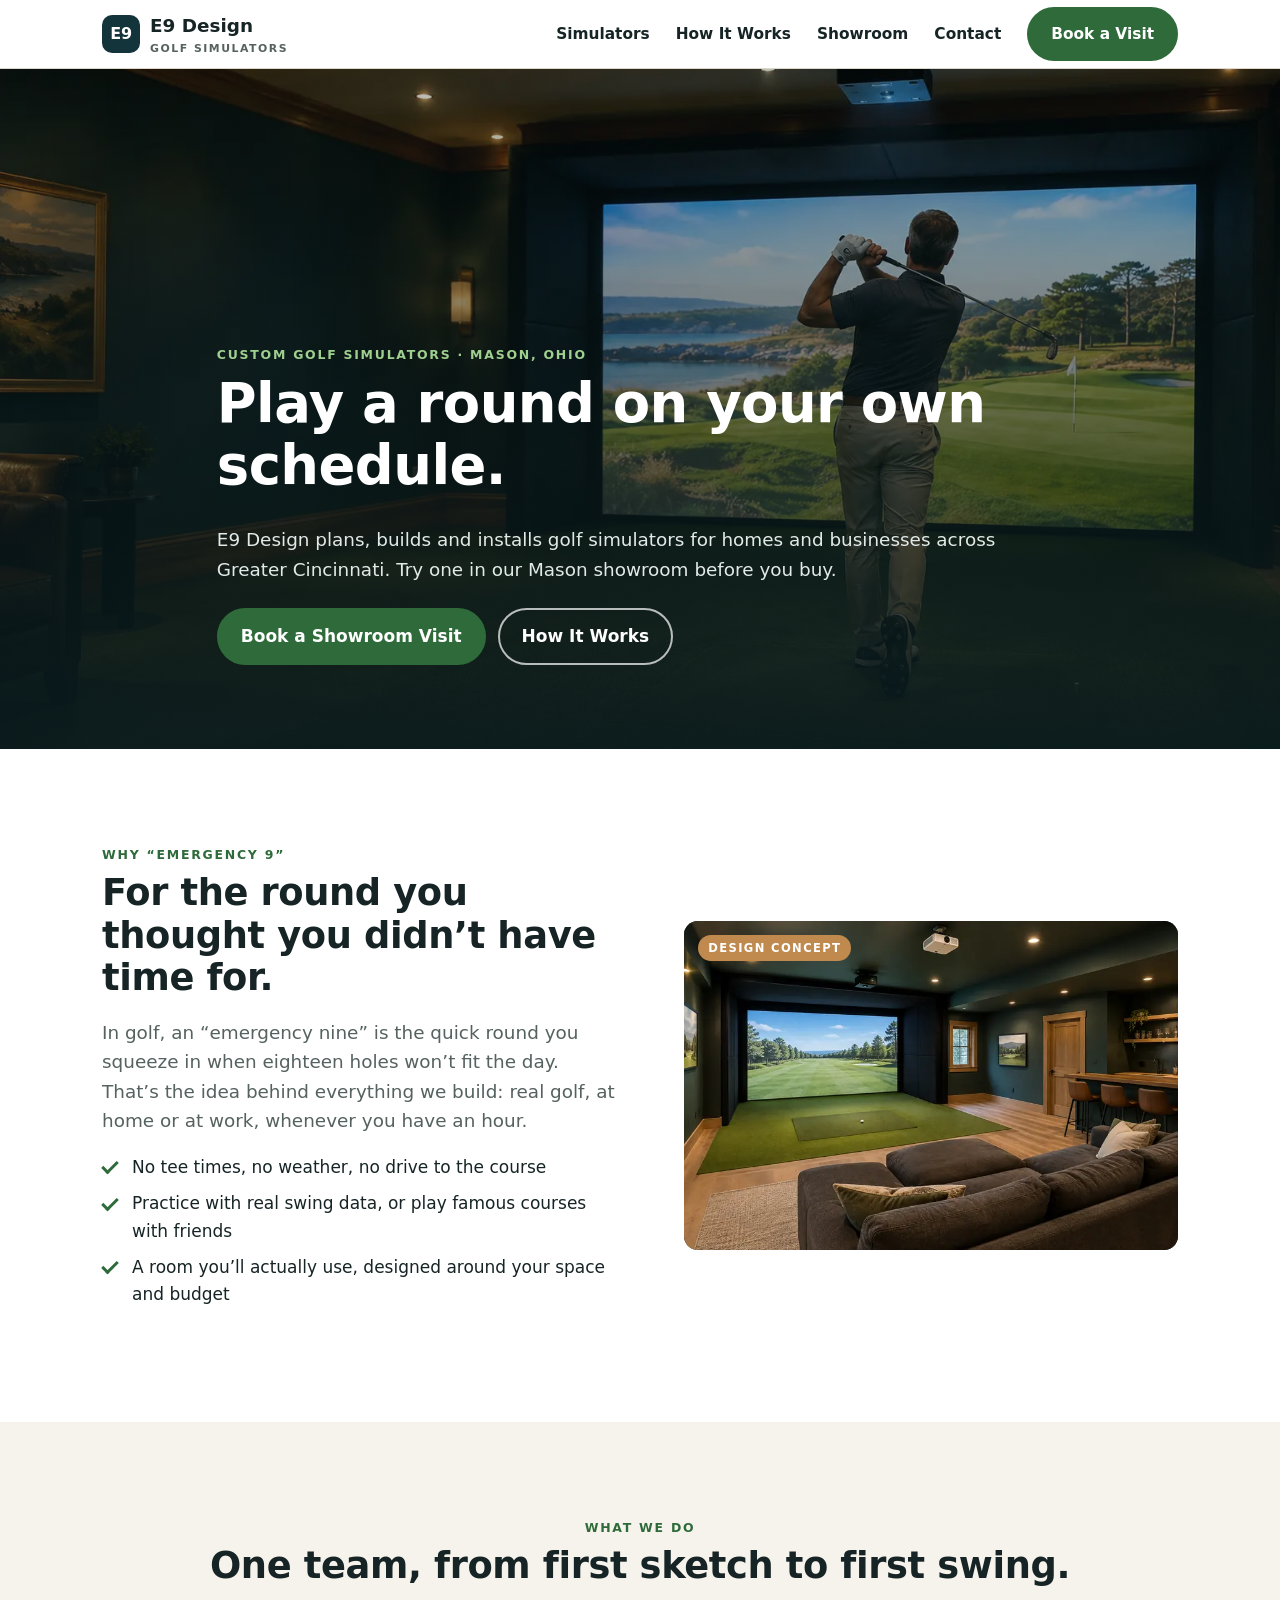
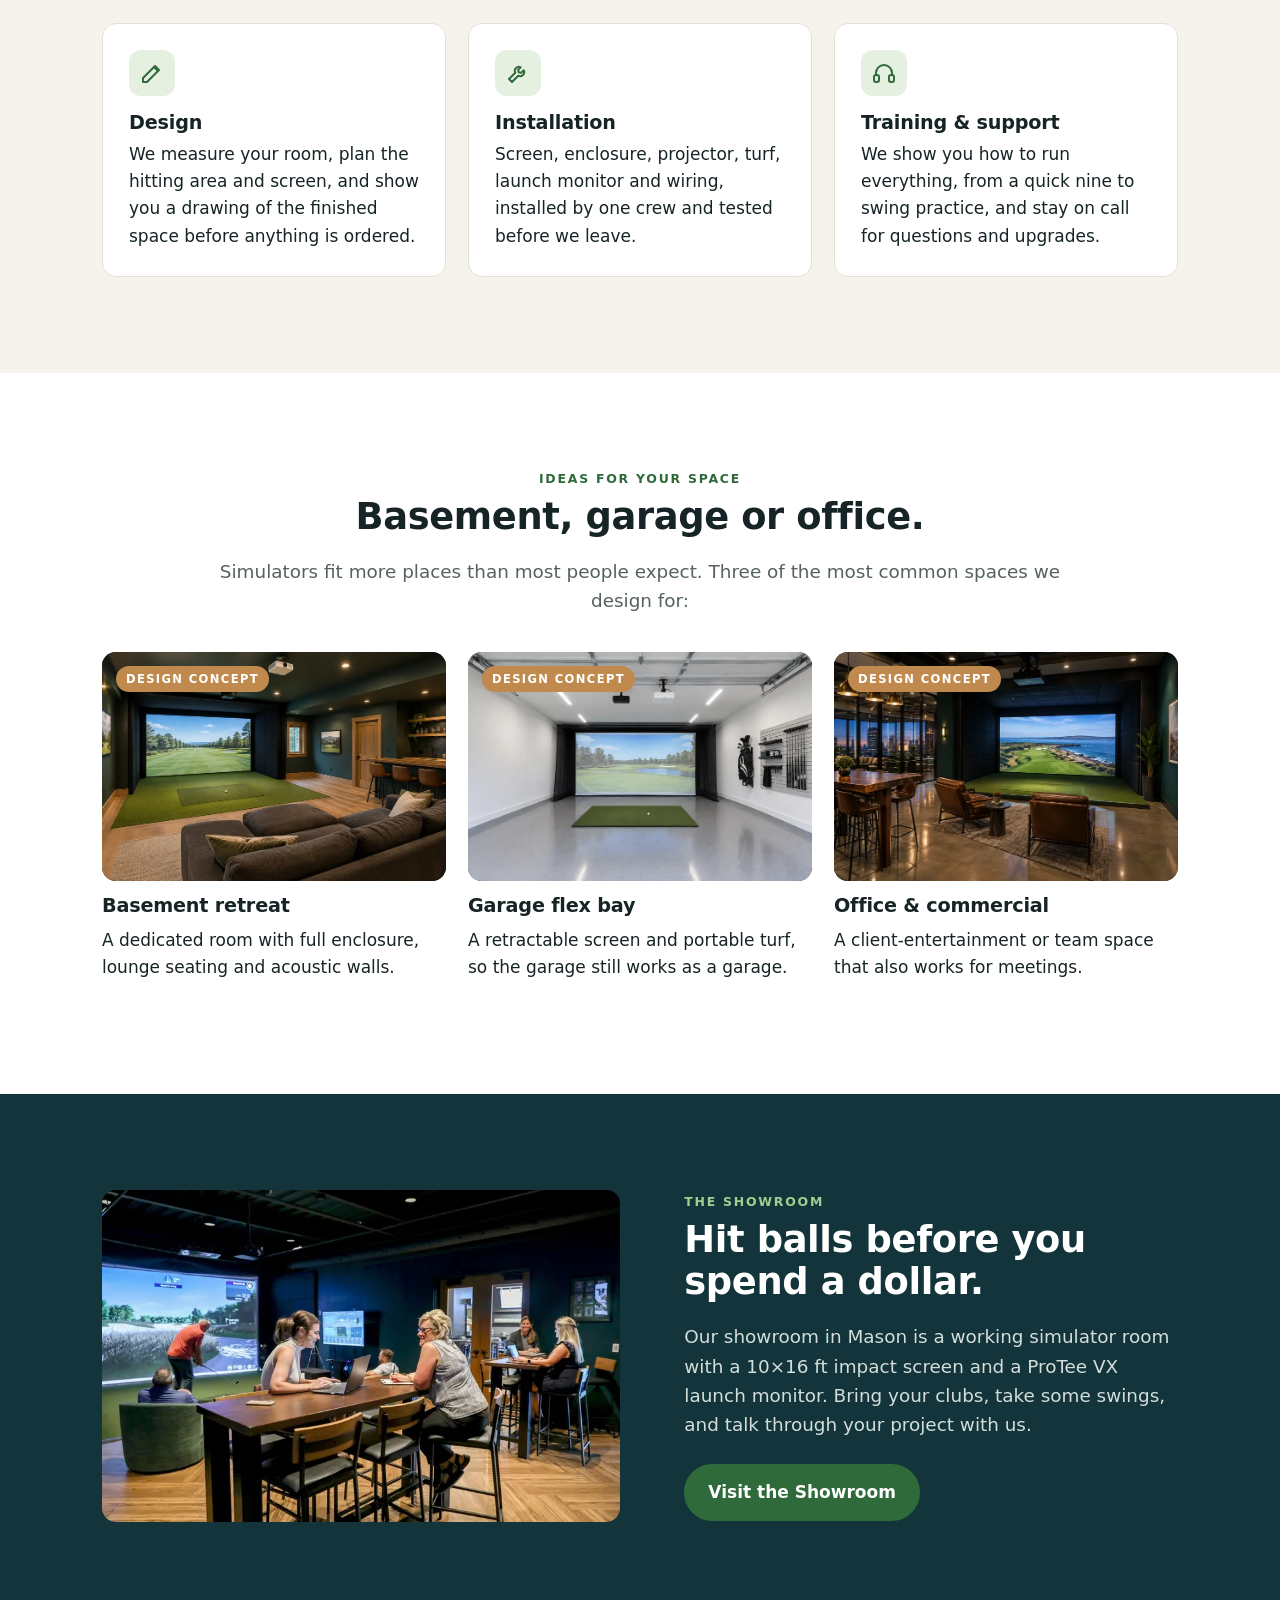
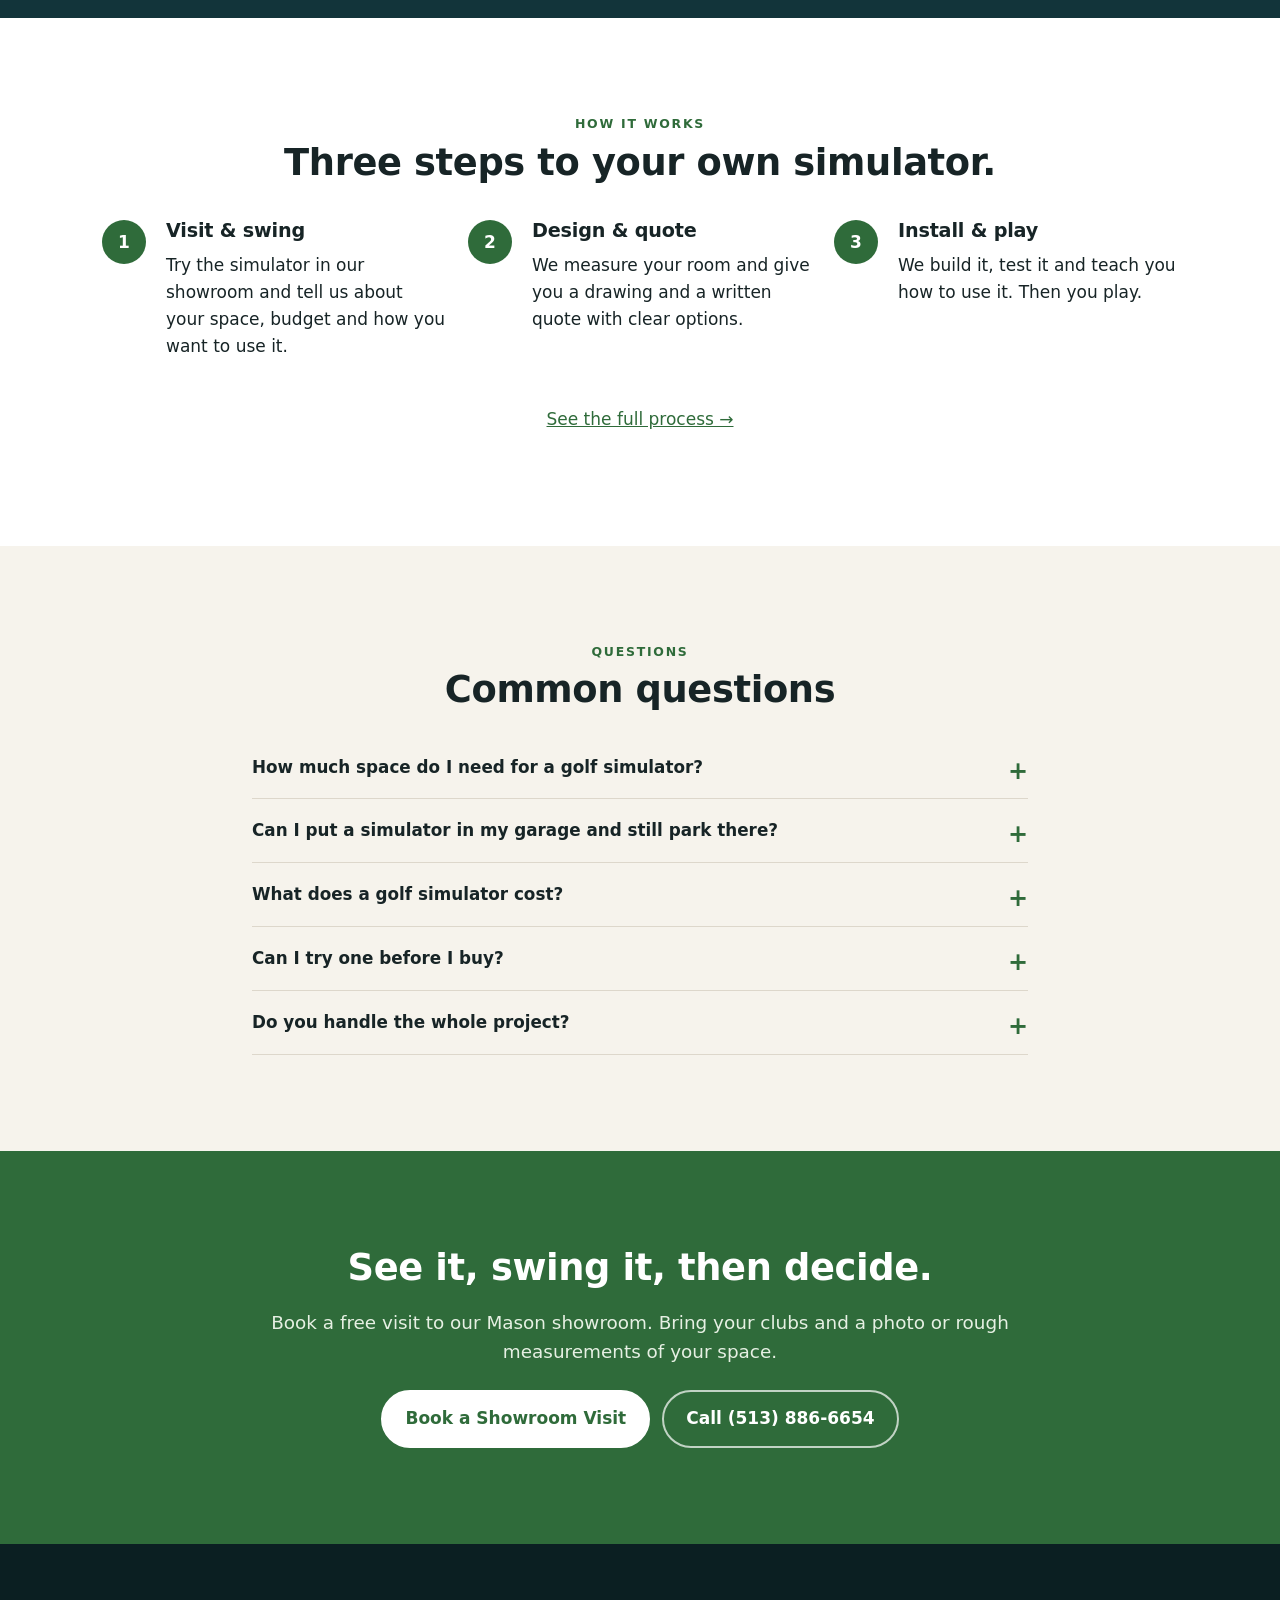
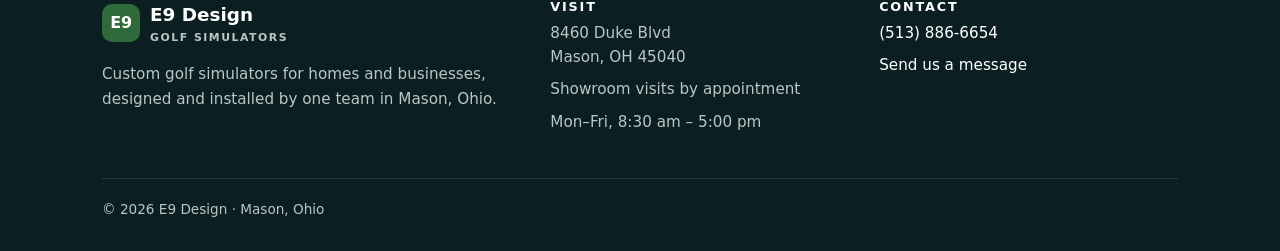
==== index.html @ e40d3325 "Remove email address from the site until a mailbox exists info@e9design.net is not set up, so emails" ====
<!DOCTYPE html>
<html lang="en">
<head>
<meta charset="utf-8">
<meta name="viewport" content="width=device-width, initial-scale=1">
<title>E9 Design | Custom Golf Simulators — Mason & Cincinnati, OH</title>
<meta name="description" content="E9 Design plans and installs custom golf simulators for homes and businesses around Cincinnati. Try one first in our Mason, Ohio showroom.">
<meta name="robots" content="index, follow, max-image-preview:large">
<link rel="canonical" href="https://e9design.net/">
<meta property="og:type" content="website">
<meta property="og:site_name" content="E9 Design">
<meta property="og:title" content="E9 Design | Custom Golf Simulators — Mason & Cincinnati, OH">
<meta property="og:description" content="E9 Design plans and installs custom golf simulators for homes and businesses around Cincinnati. Try one first in our Mason, Ohio showroom.">
<meta property="og:url" content="https://e9design.net/">
<meta property="og:image" content="https://e9design.net/images/ai-home-swing.jpg">
<meta name="twitter:card" content="summary_large_image">
<meta name="theme-color" content="#12343A">
<link rel="icon" href="/favicon.svg" type="image/svg+xml">
<link rel="stylesheet" href="/css/site.css">
<script type="application/ld+json">{
 "@context": "https://schema.org",
 "@type": "HomeAndConstructionBusiness",
 "@id": "https://e9design.net/#business",
 "name": "E9 Design",
 "alternateName": "Emergency Nine Design",
 "description": "Custom golf simulator design and installation for homes and businesses, with a showroom in Mason, Ohio.",
 "url": "https://e9design.net/",
 "telephone": "+1-513-886-6654",
 "image": "https://e9design.net/images/showroom-wide.jpg",
 "address": {
  "@type": "PostalAddress",
  "streetAddress": "8460 Duke Blvd",
  "addressLocality": "Mason",
  "addressRegion": "OH",
  "postalCode": "45040",
  "addressCountry": "US"
 },
 "openingHoursSpecification": [
  {
   "@type": "OpeningHoursSpecification",
   "dayOfWeek": [
    "Monday",
    "Tuesday",
    "Wednesday",
    "Thursday",
    "Friday"
   ],
   "opens": "08:30",
   "closes": "17:00"
  }
 ],
 "areaServed": [
  "Mason OH",
  "Cincinnati OH",
  "Dayton OH",
  "Southwest Ohio"
 ]
}</script>
<script type="application/ld+json">{
 "@context": "https://schema.org",
 "@type": "FAQPage",
 "mainEntity": [
  {
   "@type": "Question",
   "name": "How much space do I need for a golf simulator?",
   "acceptedAnswer": {
    "@type": "Answer",
    "text": "A common starting point is a ceiling of about 9–10 feet, a width of 12–16 feet and a depth of 15–20 feet, but every room is different. Ceiling height matters most for a full driver swing. We measure your space and tell you honestly what will work before you spend anything."
   }
  },
  {
   "@type": "Question",
   "name": "Can I put a simulator in my garage and still park there?",
   "acceptedAnswer": {
    "@type": "Answer",
    "text": "Often, yes. A retractable screen and a roll-up or removable hitting area can let a garage work as a golf bay at night and a garage during the day. We'll check ceiling height, door tracks and lighting on the site visit."
   }
  },
  {
   "@type": "Question",
   "name": "What does a golf simulator cost?",
   "acceptedAnswer": {
    "@type": "Answer",
    "text": "It depends mostly on the launch monitor and how finished you want the room. We don't push the most expensive setup. After a showroom visit and a look at your space, you get a written quote with options at different budgets."
   }
  },
  {
   "@type": "Question",
   "name": "Can I try one before I buy?",
   "acceptedAnswer": {
    "@type": "Answer",
    "text": "Yes. Our showroom in Mason has a full simulator bay you can hit balls in. Book a visit, bring your clubs, and see how it feels before you decide."
   }
  },
  {
   "@type": "Question",
   "name": "Do you handle the whole project?",
   "acceptedAnswer": {
    "@type": "Answer",
    "text": "Yes. We design the space, supply the equipment, install the screen, enclosure, projector, turf and launch monitor, set up the software, and show you how to use it. After that, we're a phone call away for support and upgrades."
   }
  }
 ]
}</script>
<link rel="preload" as="image" type="image/webp" imagesrcset="/images/ai-home-swing-sm.webp 800w, /images/ai-home-swing-lg.webp 1400w" imagesizes="100vw">
</head>
<body>
<a class="skip" href="#main">Skip to main content</a>
<header class="site-header">
  <div class="wrap">
    <a class="logo" href="/" aria-label="E9 Design home"><span class="logo-mark">E9</span><span>E9 Design<small>Golf Simulators</small></span></a>
    <button class="menu-toggle" type="button" aria-expanded="false" aria-controls="site-nav">Menu</button>
    <nav class="nav" id="site-nav" aria-label="Main">
      <a href="/simulators/">Simulators</a>
      <a href="/how-it-works/">How It Works</a>
      <a href="/showroom/">Showroom</a>
      <a href="/contact/">Contact</a>
      <a class="btn" href="/contact/">Book a Visit</a>
    </nav>
  </div>
</header>
<main id="main">
<section class="hero">
  <picture><source type="image/webp" srcset="/images/ai-home-swing-sm.webp 800w, /images/ai-home-swing-lg.webp 1400w" sizes="100vw"><img src="/images/ai-home-swing.jpg" width="1200" height="675" alt="Golfer mid-swing in a dark-walled home simulator room facing a large screen showing a seaside golf hole" fetchpriority="high"></picture>
  <div class="wrap">
    <p class="eyebrow">Custom golf simulators · Mason, Ohio</p>
    <h1>Play a round on your own schedule.</h1>
    <p class="lead">E9 Design plans, builds and installs golf simulators for homes and businesses across Greater Cincinnati. Try one in our Mason showroom before you buy.</p>
    <div class="actions">
      <a class="btn" href="/contact/">Book a Showroom Visit</a>
      <a class="btn btn-ghost" style="color:#fff;border-color:rgba(255,255,255,.7)" href="/how-it-works/">How It Works</a>
    </div>
  </div>
</section>

<section>
  <div class="wrap split">
    <div>
      <p class="eyebrow">Why “Emergency 9”</p>
      <h2>For the round you thought you didn’t have time for.</h2>
      <p class="lead">In golf, an “emergency nine” is the quick round you squeeze in when eighteen holes won’t fit the day. That’s the idea behind everything we build: real golf, at home or at work, whenever you have an hour.</p>
      <ul class="checks">
        <li>No tee times, no weather, no drive to the course</li>
        <li>Practice with real swing data, or play famous courses with friends</li>
        <li>A room you’ll actually use, designed around your space and budget</li>
      </ul>
    </div>
    <figure class="concept photo"><picture><source type="image/webp" srcset="/images/ai-basement-sm.webp 800w, /images/ai-basement-lg.webp 1400w" sizes="(max-width: 860px) 100vw, 560px"><img src="/images/ai-basement.jpg" width="1200" height="800" alt="Finished basement simulator room with a large screen, turf hitting area, sectional sofa and a bar" loading="lazy" decoding="async"></picture><span class="tag">Design concept</span></figure>
  </div>
</section>

<section class="cream">
  <div class="wrap">
    <div class="center" style="margin-bottom:36px">
      <p class="eyebrow">What we do</p>
      <h2>One team, from first sketch to first swing.</h2>
    </div>
    <div class="grid g3">
      <div class="card"><div class="icon"><svg width="24" height="24" viewBox="0 0 24 24" fill="none" stroke="currentColor" stroke-width="2" stroke-linecap="round" stroke-linejoin="round" aria-hidden="true"><path d="M3 21h4L19 9l-4-4L3 17v4z"/><path d="M14 6l4 4"/></svg></div><h3>Design</h3><p>We measure your room, plan the hitting area and screen, and show you a drawing of the finished space before anything is ordered.</p></div>
      <div class="card"><div class="icon"><svg width="24" height="24" viewBox="0 0 24 24" fill="none" stroke="currentColor" stroke-width="2" stroke-linecap="round" stroke-linejoin="round" aria-hidden="true"><path d="M14.7 6.3a4 4 0 0 0-5.4 5.4L3 18l3 3 6.3-6.3a4 4 0 0 0 5.4-5.4l-2.6 2.6-2.4-.6-.6-2.4z"/></svg></div><h3>Installation</h3><p>Screen, enclosure, projector, turf, launch monitor and wiring, installed by one crew and tested before we leave.</p></div>
      <div class="card"><div class="icon"><svg width="24" height="24" viewBox="0 0 24 24" fill="none" stroke="currentColor" stroke-width="2" stroke-linecap="round" stroke-linejoin="round" aria-hidden="true"><path d="M4 14v-2a8 8 0 0 1 16 0v2"/><rect x="2" y="14" width="5" height="7" rx="2"/><rect x="17" y="14" width="5" height="7" rx="2"/></svg></div><h3>Training & support</h3><p>We show you how to run everything, from a quick nine to swing practice, and stay on call for questions and upgrades.</p></div>
    </div>
  </div>
</section>

<section>
  <div class="wrap">
    <div class="center" style="margin-bottom:36px">
      <p class="eyebrow">Ideas for your space</p>
      <h2>Basement, garage or office.</h2>
      <p class="lead">Simulators fit more places than most people expect. Three of the most common spaces we design for:</p>
    </div>
    <div class="grid g3">
      <div><figure class="concept photo"><picture><source type="image/webp" srcset="/images/ai-basement-sm.webp 800w, /images/ai-basement-lg.webp 1400w" sizes="(max-width: 860px) 100vw, 360px"><img src="/images/ai-basement.jpg" width="1200" height="800" alt="Basement golf simulator room with sofa seating and a bar" loading="lazy" decoding="async"></picture><span class="tag">Design concept</span></figure><h3 style="margin-top:14px">Basement retreat</h3><p>A dedicated room with full enclosure, lounge seating and acoustic walls.</p></div>
      <div><figure class="concept photo"><picture><source type="image/webp" srcset="/images/ai-garage-sm.webp 800w, /images/ai-garage-lg.webp 1400w" sizes="(max-width: 860px) 100vw, 360px"><img src="/images/ai-garage.jpg" width="1200" height="800" alt="Garage golf simulator with a retractable screen, turf mat and wall storage" loading="lazy" decoding="async"></picture><span class="tag">Design concept</span></figure><h3 style="margin-top:14px">Garage flex bay</h3><p>A retractable screen and portable turf, so the garage still works as a garage.</p></div>
      <div><figure class="concept photo"><picture><source type="image/webp" srcset="/images/ai-commercial-sm.webp 800w, /images/ai-commercial-lg.webp 1400w" sizes="(max-width: 860px) 100vw, 360px"><img src="/images/ai-commercial.jpg" width="1200" height="800" alt="Commercial golf simulator lounge with leather chairs, high-top table and city views" loading="lazy" decoding="async"></picture><span class="tag">Design concept</span></figure><h3 style="margin-top:14px">Office &amp; commercial</h3><p>A client-entertainment or team space that also works for meetings.</p></div>
    </div>
  </div>
</section>

<section class="dark">
  <div class="wrap split flip">
    <div>
      <p class="eyebrow">The showroom</p>
      <h2>Hit balls before you spend a dollar.</h2>
      <p class="lead">Our showroom in Mason is a working simulator room with a 10×16 ft impact screen and a ProTee VX launch monitor. Bring your clubs, take some swings, and talk through your project with us.</p>
      <div class="actions"><a class="btn" href="/showroom/">Visit the Showroom</a></div>
    </div>
    <figure class="photo"><picture><source type="image/webp" srcset="/images/showroom-in-use-sm.webp 800w, /images/showroom-in-use-lg.webp 1400w" sizes="(max-width: 860px) 100vw, 560px"><img src="/images/showroom-in-use.jpg" width="1200" height="770" alt="People working at high-top tables while a golfer plays on the simulator screen behind them" loading="lazy" decoding="async"></picture></figure>
  </div>
</section>

<section>
  <div class="wrap">
    <div class="center" style="margin-bottom:36px">
      <p class="eyebrow">How it works</p>
      <h2>Three steps to your own simulator.</h2>
    </div>
    <div class="grid g3 steps">
      <div class="step"><h3>Visit &amp; swing</h3><p>Try the simulator in our showroom and tell us about your space, budget and how you want to use it.</p></div>
      <div class="step"><h3>Design &amp; quote</h3><p>We measure your room and give you a drawing and a written quote with clear options.</p></div>
      <div class="step"><h3>Install &amp; play</h3><p>We build it, test it and teach you how to use it. Then you play.</p></div>
    </div>
    <p class="center" style="margin-top:28px"><a href="/how-it-works/">See the full process →</a></p>
  </div>
</section>

<section class="cream">
  <div class="wrap" style="max-width:820px">
    <div class="center" style="margin-bottom:24px">
      <p class="eyebrow">Questions</p>
      <h2>Common questions</h2>
    </div>
    <details><summary>How much space do I need for a golf simulator?</summary><p>A common starting point is a ceiling of about 9–10 feet, a width of 12–16 feet and a depth of 15–20 feet, but every room is different. Ceiling height matters most for a full driver swing. We measure your space and tell you honestly what will work before you spend anything.</p></details>
    <details><summary>Can I put a simulator in my garage and still park there?</summary><p>Often, yes. A retractable screen and a roll-up or removable hitting area can let a garage work as a golf bay at night and a garage during the day. We'll check ceiling height, door tracks and lighting on the site visit.</p></details>
    <details><summary>What does a golf simulator cost?</summary><p>It depends mostly on the launch monitor and how finished you want the room. We don't push the most expensive setup. After a showroom visit and a look at your space, you get a written quote with options at different budgets.</p></details>
    <details><summary>Can I try one before I buy?</summary><p>Yes. Our showroom in Mason has a full simulator bay you can hit balls in. Book a visit, bring your clubs, and see how it feels before you decide.</p></details>
    <details><summary>Do you handle the whole project?</summary><p>Yes. We design the space, supply the equipment, install the screen, enclosure, projector, turf and launch monitor, set up the software, and show you how to use it. After that, we're a phone call away for support and upgrades.</p></details>
  </div>
</section>
</main>
<section class="cta">
  <div class="wrap center">
    <h2>See it, swing it, then decide.</h2>
    <p class="lead" style="color:#E6F0E3">Book a free visit to our Mason showroom. Bring your clubs and a photo or rough measurements of your space.</p>
    <div class="actions" style="justify-content:center">
      <a class="btn" href="/contact/">Book a Showroom Visit</a>
      <a class="btn btn-ghost" href="tel:+15138866654">Call (513) 886-6654</a>
    </div>
  </div>
</section>
<footer class="site-footer">
  <div class="wrap">
    <div class="foot-grid">
      <div>
        <a class="logo" href="/" style="color:#fff"><span class="logo-mark" style="background:#2F6B3A">E9</span><span>E9 Design<small style="color:#B9C7C4">Golf Simulators</small></span></a>
        <p style="margin-top:16px;max-width:30em">Custom golf simulators for homes and businesses, designed and installed by one team in Mason, Ohio.</p>
      </div>
      <div>
        <h3>Visit</h3>
        <ul>
          <li>8460 Duke Blvd<br>Mason, OH 45040</li>
          <li>Showroom visits by appointment</li>
          <li>Mon–Fri, 8:30 am – 5:00 pm</li>
        </ul>
      </div>
      <div>
        <h3>Contact</h3>
        <ul>
          <li><a href="tel:+15138866654">(513) 886-6654</a></li>
          <li><a href="/contact/">Send us a message</a></li>
        </ul>
      </div>
    </div>
    <div class="foot-base">© 2026 E9 Design · Mason, Ohio</div>
  </div>
</footer>
<div class="mobile-contact"><a href="tel:+15138866654">Call</a><a href="/contact/">Book a Visit</a></div>
<script>(function(){var b=document.querySelector(".menu-toggle"),n=document.getElementById("site-nav");if(!b||!n)return;b.addEventListener("click",function(){var o=n.classList.toggle("open");b.setAttribute("aria-expanded",o?"true":"false");});})();</script>
<script id="e9-contact-clicks">/* GA4: count phone and email taps (phone_click / email_click) with where the link sits. Sends nothing until GA4 is added. */(function(){document.addEventListener("click",function(e){var a=e.target&&e.target.closest&&e.target.closest('a[href^="tel:"],a[href^="mailto:"]');if(!a)return;var h=a.getAttribute("href")||"",ev=h.slice(0,4).toLowerCase()==="tel:"?"phone_click":"email_click";var where=a.closest(".mobile-contact")?"mobile_bar":a.closest("footer")?"footer":a.closest("header")?"header":"page";if(typeof gtag==="function")gtag("event",ev,{link_url:h.split("?")[0],link_location:where,page_path:location.pathname});},true);})();</script>
</body>
</html>
---- css/site.css ----
/* E9 Design — one stylesheet for every page.
   Palette (enforced by .github/scripts/site_rules.py):
   --pine  #12343A  deep teal-green walls of the showroom (dark sections)
   --turf  #2F6B3A  hitting-turf green (buttons, links on light)
   --oak   #C08A4E  oak floor accent (small highlights only)
   --cream #F6F3EC  light background
   --ink   #172426  body text */
:root {
  --pine: #12343A;
  --turf: #2F6B3A;
  --oak: #C08A4E;
  --cream: #F6F3EC;
  --ink: #172426;
  --muted: #55625F;
  --line: #DDD7CB;
  --max: 1120px;
  --r: 14px;
  --font: system-ui, -apple-system, "Segoe UI", Roboto, "Helvetica Neue", Arial, sans-serif;
}
*, *::before, *::after { box-sizing: border-box; }
html { -webkit-text-size-adjust: 100%; scroll-behavior: smooth; }
body { margin: 0; font: 17px/1.6 var(--font); color: var(--ink); background: #fff; }
img, svg { max-width: 100%; height: auto; display: block; }
a { color: var(--turf); }
a:hover { color: var(--pine); }
h1, h2, h3 { line-height: 1.15; margin: 0 0 .5em; letter-spacing: -.01em; }
h1 { font-size: clamp(2.1rem, 5vw, 3.4rem); font-weight: 800; }
h2 { font-size: clamp(1.6rem, 3.4vw, 2.3rem); font-weight: 800; }
h3 { font-size: 1.2rem; font-weight: 700; }
p { margin: 0 0 1em; }
.wrap { max-width: var(--max); margin: 0 auto; padding: 0 22px; }
.skip { position: absolute; left: -9999px; }
.skip:focus { left: 12px; top: 12px; background: #fff; padding: 8px 12px; z-index: 99; }
.eyebrow { text-transform: uppercase; letter-spacing: .14em; font-size: .78rem; font-weight: 700; color: var(--turf); margin-bottom: .6em; }
.dark .eyebrow { color: #9FD08F; }
.lead { font-size: 1.15rem; color: var(--muted); max-width: 46em; }
.dark .lead { color: #D3DEDB; }

/* Header */
.site-header { position: sticky; top: 0; z-index: 50; background: rgba(255,255,255,.96); border-bottom: 1px solid var(--line); backdrop-filter: saturate(1.4) blur(6px); }
.site-header .wrap { display: flex; align-items: center; justify-content: space-between; height: 68px; gap: 16px; }
.logo { display: flex; align-items: center; gap: 10px; text-decoration: none; color: var(--ink); font-weight: 800; font-size: 1.15rem; }
.logo-mark { width: 38px; height: 38px; border-radius: 10px; background: var(--pine); color: #fff; display: grid; place-items: center; font-weight: 900; font-size: 1rem; letter-spacing: -.02em; }
.logo small { display: block; font-weight: 600; font-size: .68rem; letter-spacing: .14em; text-transform: uppercase; color: var(--muted); }
.nav { display: flex; align-items: center; gap: 26px; }
.nav a { text-decoration: none; color: var(--ink); font-weight: 600; font-size: .96rem; }
.nav a[aria-current="page"] { color: var(--turf); }
.nav .btn { color: #fff; }
.menu-toggle { display: none; background: none; border: 1px solid var(--line); border-radius: 10px; padding: 8px 12px; font: inherit; font-weight: 700; color: var(--ink); }
@media (max-width: 860px) {
  .menu-toggle { display: block; }
  .nav { display: none; position: absolute; top: 68px; left: 0; right: 0; background: #fff; flex-direction: column; align-items: stretch; gap: 0; border-bottom: 1px solid var(--line); padding: 8px 22px 18px; }
  .nav.open { display: flex; }
  .nav a { padding: 12px 0; border-bottom: 1px solid var(--line); }
  .nav .btn { margin-top: 12px; text-align: center; border: 0; }
}

/* Buttons */
.btn { display: inline-block; background: var(--turf); color: #fff; text-decoration: none; font-weight: 700; padding: 13px 22px; border-radius: 999px; border: 2px solid var(--turf); transition: background .15s; cursor: pointer; font: inherit; font-weight: 700; }
.btn:hover { background: var(--pine); border-color: var(--pine); color: #fff; }
.btn-ghost { background: transparent; color: var(--turf); }
.dark .btn-ghost { color: #fff; border-color: rgba(255,255,255,.6); }
.dark .btn-ghost:hover { background: #fff; color: var(--pine); }
.actions { display: flex; flex-wrap: wrap; gap: 12px; margin-top: 1.4em; }

/* Sections */
section { padding: clamp(56px, 8vw, 96px) 0; }
.dark { background: var(--pine); color: #fff; }
.dark a:not(.btn) { color: #BFE3B2; }
.cream { background: var(--cream); }
.center { text-align: center; }
.center .lead { margin-left: auto; margin-right: auto; }

/* Hero */
.hero { position: relative; color: #fff; padding: 0; min-height: min(78vh, 680px); display: flex; align-items: flex-end; }
.hero picture, .hero picture img { position: absolute; inset: 0; width: 100%; height: 100%; object-fit: cover; }
.hero::after { content: ""; position: absolute; inset: 0; background: linear-gradient(180deg, rgba(10,28,31,.25) 0%, rgba(10,28,31,.55) 45%, rgba(10,28,31,.92) 100%); }
.hero .wrap { position: relative; z-index: 1; padding-top: 120px; padding-bottom: clamp(48px, 7vw, 84px); }
.hero h1 { max-width: 15em; }
.hero .lead { color: #E2EAE8; }
.page-hero { background: var(--pine); color: #fff; padding: clamp(56px, 8vw, 88px) 0 clamp(44px, 6vw, 64px); }
.page-hero .lead { color: #D3DEDB; }

/* Grids and cards */
.grid { display: grid; gap: 22px; }
.g2 { grid-template-columns: repeat(auto-fit, minmax(300px, 1fr)); }
.g3 { grid-template-columns: repeat(auto-fit, minmax(260px, 1fr)); }
.g4 { grid-template-columns: repeat(auto-fit, minmax(220px, 1fr)); }
.card { background: #fff; border: 1px solid var(--line); border-radius: var(--r); padding: 26px; }
.cream .card { border-color: #E6E0D3; }
.dark .card { background: rgba(255,255,255,.06); border-color: rgba(255,255,255,.14); }
.card h3 { margin-bottom: .35em; }
.card p:last-child { margin-bottom: 0; }
.icon { width: 46px; height: 46px; border-radius: 12px; background: #E5F0E1; color: var(--turf); display: grid; place-items: center; margin-bottom: 16px; }
.dark .icon { background: rgba(159,208,143,.16); color: #9FD08F; }
.split { display: grid; grid-template-columns: 1.05fr 1fr; gap: clamp(28px, 5vw, 64px); align-items: center; }
.split.flip > :first-child { order: 2; }
@media (max-width: 860px) { .split { grid-template-columns: 1fr; } .split.flip > :first-child { order: 0; } }
.photo { border-radius: var(--r); overflow: hidden; background: #0d2226; }
.photo img { width: 100%; }
figure { margin: 0; }
figcaption { font-size: .86rem; color: var(--muted); margin-top: 10px; }
.dark figcaption { color: #B9C7C4; }
.tag { display: inline-block; font-size: .72rem; font-weight: 800; letter-spacing: .12em; text-transform: uppercase; background: var(--oak); color: #fff; padding: 4px 10px; border-radius: 999px; }
.concept { position: relative; }
.concept .tag { position: absolute; top: 14px; left: 14px; }
.checks { list-style: none; padding: 0; margin: 0 0 1em; }
.checks li { padding-left: 30px; position: relative; margin-bottom: .55em; }
.checks li::before { content: ""; position: absolute; left: 0; top: .42em; width: 16px; height: 9px; border-left: 3px solid var(--turf); border-bottom: 3px solid var(--turf); transform: rotate(-45deg); }
.dark .checks li::before { border-color: #9FD08F; }

/* Steps */
.steps { counter-reset: s; }
.step { position: relative; padding-left: 64px; }
.step::before { counter-increment: s; content: counter(s); position: absolute; left: 0; top: 0; width: 44px; height: 44px; border-radius: 50%; background: var(--turf); color: #fff; font-weight: 800; display: grid; place-items: center; }
.dark .step::before { background: #9FD08F; color: var(--pine); }

/* Stats */
.stats { display: grid; grid-template-columns: repeat(auto-fit, minmax(160px, 1fr)); gap: 18px; margin-top: 30px; }
.stat b { display: block; font-size: 2rem; line-height: 1.1; }
.stat span { color: var(--muted); font-size: .92rem; }
.dark .stat span { color: #B9C7C4; }

/* Size table */
.table-wrap { overflow-x: auto; }
table { width: 100%; border-collapse: collapse; font-size: .97rem; }
th, td { text-align: left; padding: 12px 14px; border-bottom: 1px solid var(--line); vertical-align: top; }
th { font-size: .8rem; text-transform: uppercase; letter-spacing: .08em; color: var(--muted); }

/* FAQ */
details { border-bottom: 1px solid var(--line); padding: 18px 0; }
details summary { cursor: pointer; font-weight: 700; font-size: 1.05rem; list-style: none; position: relative; padding-right: 30px; }
details summary::-webkit-details-marker { display: none; }
details summary::after { content: "+"; position: absolute; right: 0; top: -2px; font-size: 1.5rem; color: var(--turf); }
details[open] summary::after { content: "–"; }
details p { margin: 12px 0 0; color: var(--muted); }

/* Form */
form { display: grid; gap: 16px; }
.form-row { display: grid; grid-template-columns: 1fr 1fr; gap: 16px; }
@media (max-width: 600px) { .form-row { grid-template-columns: 1fr; } }
label { font-weight: 700; font-size: .92rem; display: block; margin-bottom: 6px; }
input, select, textarea { width: 100%; font: inherit; padding: 12px 14px; border: 1px solid #C9C2B4; border-radius: 10px; background: #fff; color: var(--ink); }
input:focus, select:focus, textarea:focus { outline: 3px solid rgba(47,107,58,.25); border-color: var(--turf); }
textarea { min-height: 120px; resize: vertical; }
.hidden { position: absolute; left: -9999px; }
.contact-list { list-style: none; padding: 0; margin: 0; }
.contact-list li { padding: 14px 0; border-bottom: 1px solid rgba(255,255,255,.14); }
.contact-list b { display: block; font-size: .78rem; letter-spacing: .12em; text-transform: uppercase; color: #9FD08F; margin-bottom: 2px; }
.contact-list a { color: #fff; font-weight: 700; text-decoration: none; font-size: 1.1rem; }

/* CTA band */
.cta { background: var(--turf); color: #fff; }
.cta .btn { background: #fff; color: var(--turf); border-color: #fff; }
.cta .btn:hover { background: var(--pine); color: #fff; border-color: var(--pine); }
.cta .btn-ghost { background: transparent; color: #fff; border-color: rgba(255,255,255,.7); }

/* Footer */
.site-footer { background: #0B1F22; color: #B9C7C4; padding: 56px 0 30px; font-size: .95rem; }
.site-footer a { color: #fff; text-decoration: none; }
.site-footer a:hover { text-decoration: underline; }
.foot-grid { display: grid; grid-template-columns: 1.4fr 1fr 1fr; gap: 30px; }
@media (max-width: 760px) { .foot-grid { grid-template-columns: 1fr; } }
.site-footer h3 { color: #fff; font-size: .8rem; letter-spacing: .14em; text-transform: uppercase; }
.site-footer ul { list-style: none; padding: 0; margin: 0; }
.site-footer li { margin-bottom: 8px; }
.foot-base { border-top: 1px solid rgba(255,255,255,.12); margin-top: 36px; padding-top: 20px; font-size: .85rem; }

/* Mobile call bar */
.mobile-contact { display: none; }
@media (max-width: 760px) {
  .mobile-contact { display: grid; grid-template-columns: 1fr 1fr; position: fixed; left: 0; right: 0; bottom: 0; z-index: 60; background: var(--pine); }
  .mobile-contact a { color: #fff; text-align: center; padding: 14px 0; font-weight: 700; text-decoration: none; }
  .mobile-contact a + a { background: var(--turf); }
  body { padding-bottom: 52px; }
}

/* Fixes: a card that is itself dark; labels on dark page headers */
.card.dark { background: var(--pine); border-color: var(--pine); color: #fff; }
.page-hero .eyebrow, .hero .eyebrow, .cta .eyebrow { color: #9FD08F; }
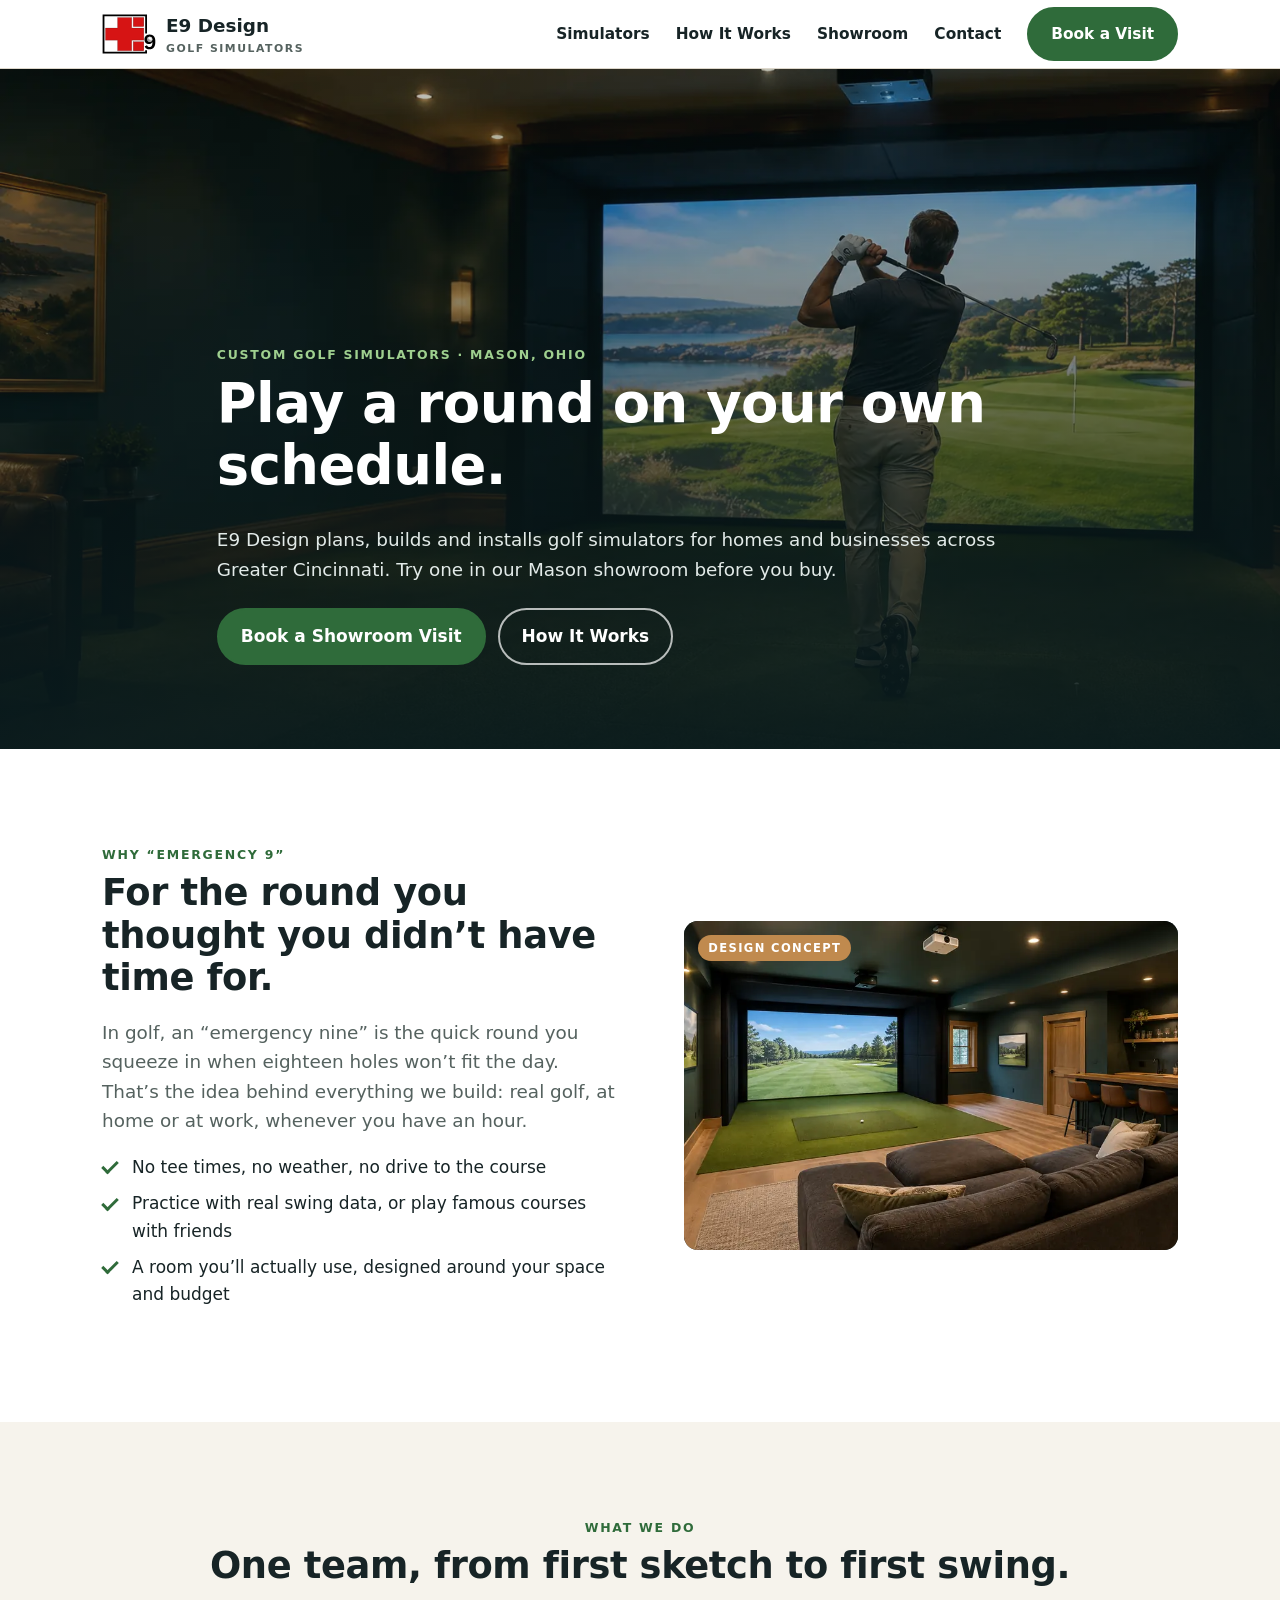
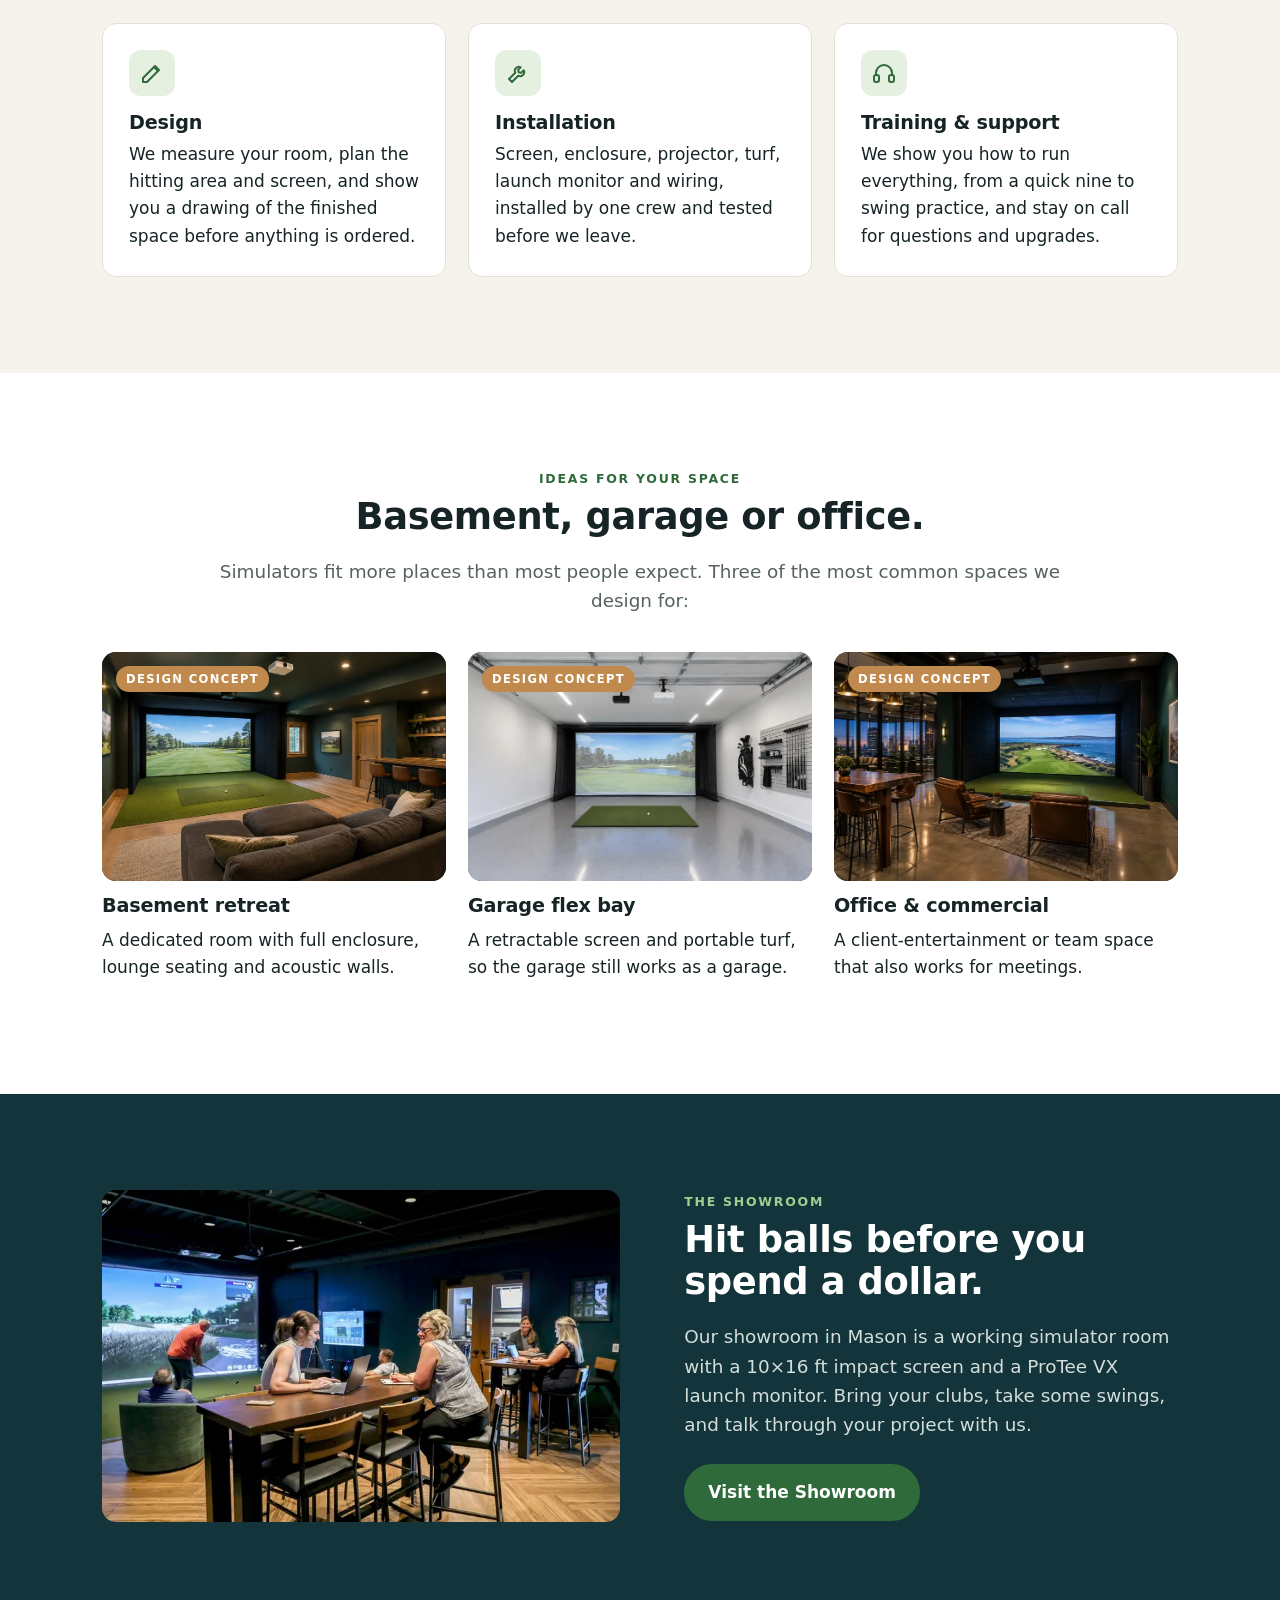
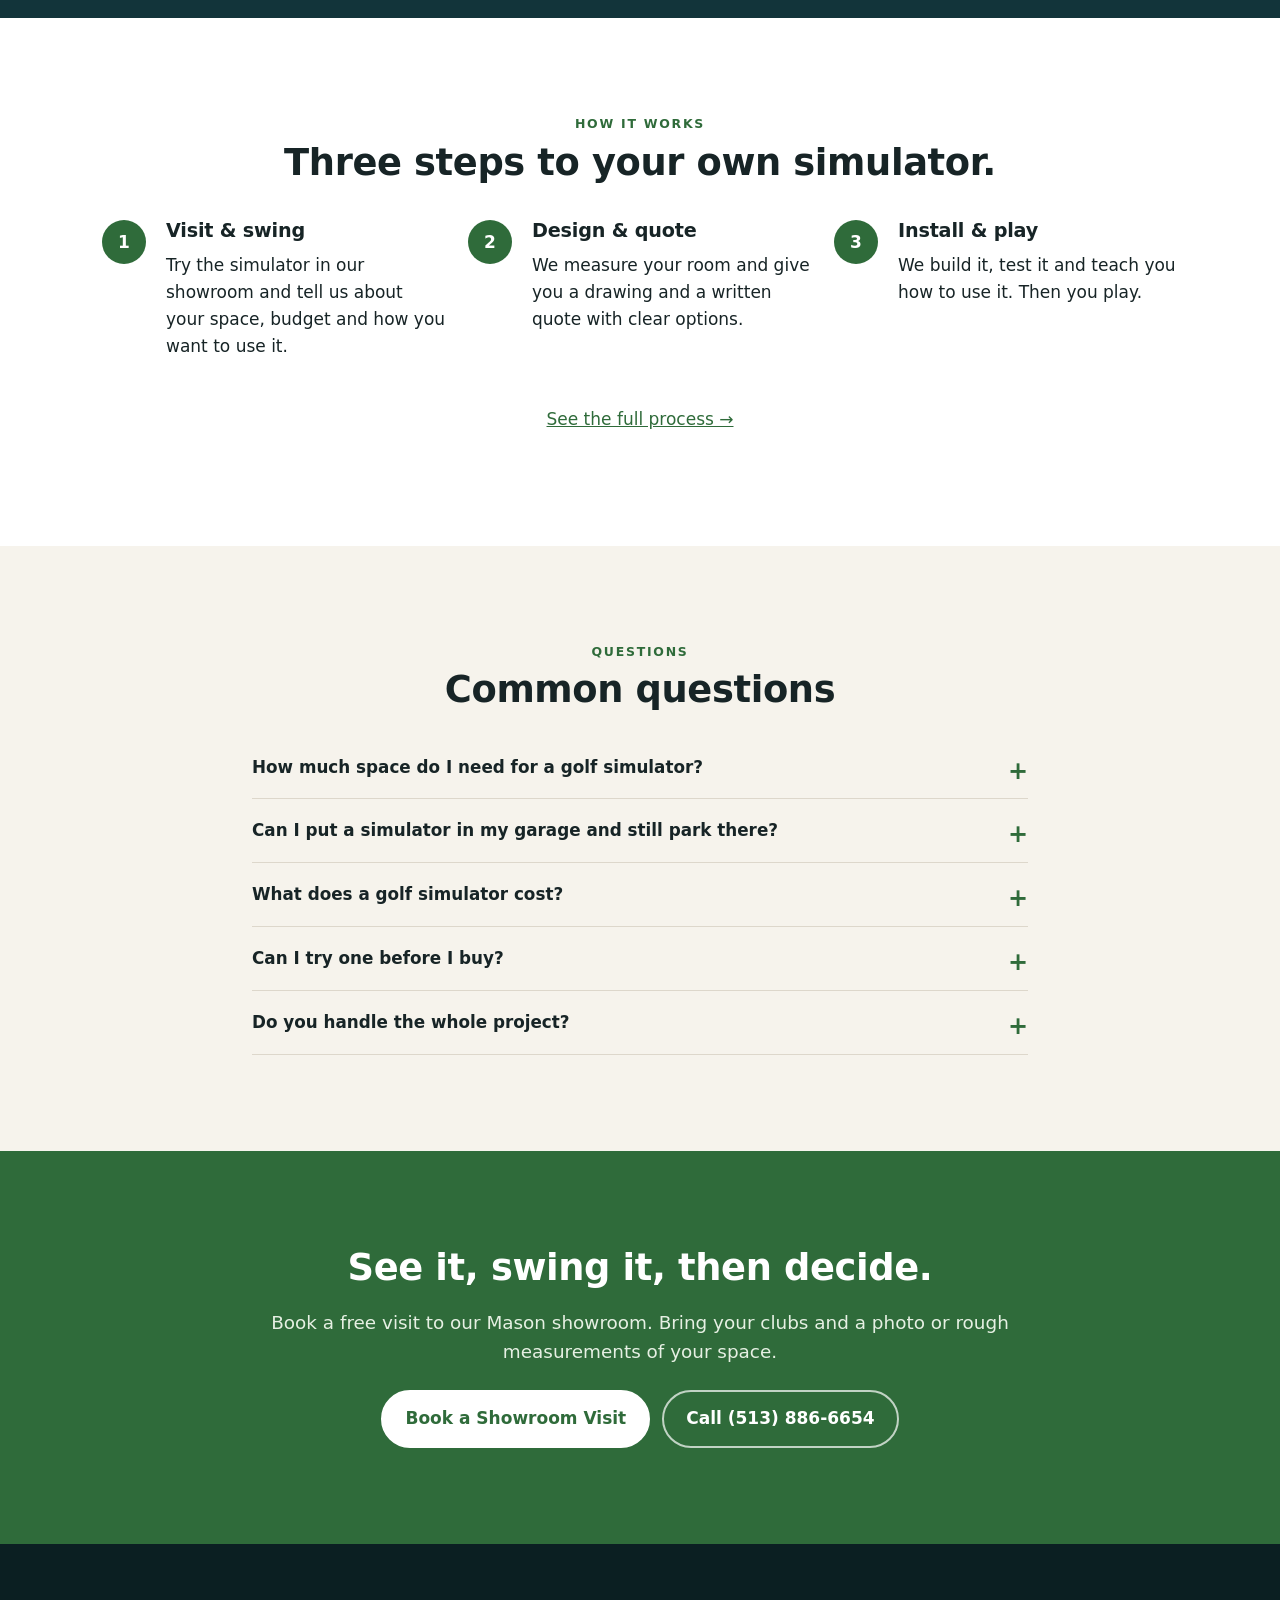
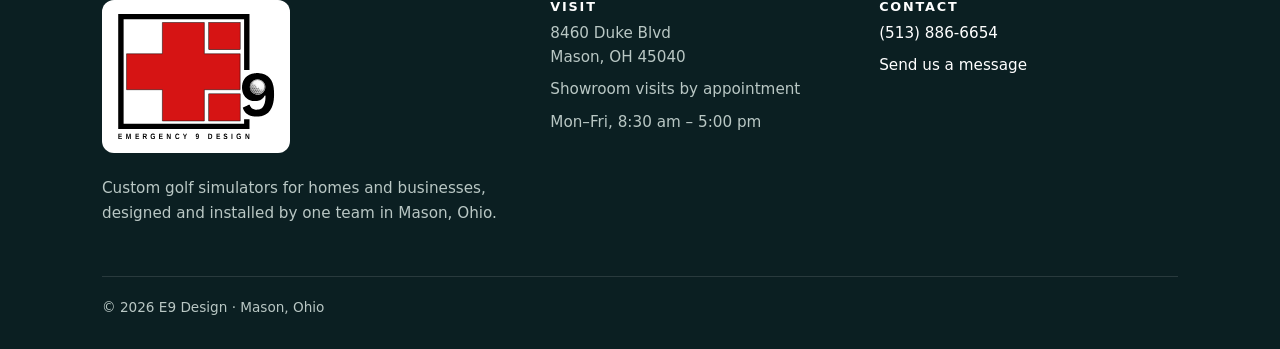
==== commit 31c95650: "Add the E9 logo; stop publishing repo notes in any letter case Logo: the rebuilt Emergency 9 Design " ====
--- a/index.html
+++ b/index.html
@@ -15,7 +15,9 @@
 <meta property="og:image" content="https://e9design.net/images/ai-home-swing.jpg">
 <meta name="twitter:card" content="summary_large_image">
 <meta name="theme-color" content="#12343A">
+<link rel="icon" href="/favicon.ico" sizes="32x32">
 <link rel="icon" href="/favicon.svg" type="image/svg+xml">
+<link rel="apple-touch-icon" href="/apple-touch-icon.png">
 <link rel="stylesheet" href="/css/site.css">
 <script type="application/ld+json">{
  "@context": "https://schema.org",
@@ -27,6 +29,7 @@
  "url": "https://e9design.net/",
  "telephone": "+1-513-886-6654",
  "image": "https://e9design.net/images/showroom-wide.jpg",
+ "logo": "https://e9design.net/images/logo/e9-logo-600.png",
  "address": {
   "@type": "PostalAddress",
   "streetAddress": "8460 Duke Blvd",
@@ -108,7 +111,7 @@
 <a class="skip" href="#main">Skip to main content</a>
 <header class="site-header">
   <div class="wrap">
-    <a class="logo" href="/" aria-label="E9 Design home"><span class="logo-mark">E9</span><span>E9 Design<small>Golf Simulators</small></span></a>
+    <a class="logo" href="/" aria-label="E9 Design home"><img class="logo-img" src="/images/logo/e9-mark.svg" width="54" height="40" alt=""><span>E9 Design<small>Golf Simulators</small></span></a>
     <button class="menu-toggle" type="button" aria-expanded="false" aria-controls="site-nav">Menu</button>
     <nav class="nav" id="site-nav" aria-label="Main">
       <a href="/simulators/">Simulators</a>
@@ -233,7 +236,7 @@
   <div class="wrap">
     <div class="foot-grid">
       <div>
-        <a class="logo" href="/" style="color:#fff"><span class="logo-mark" style="background:#2F6B3A">E9</span><span>E9 Design<small style="color:#B9C7C4">Golf Simulators</small></span></a>
+        <a class="logo-full" href="/" aria-label="Emergency 9 Design home"><img src="/images/logo/e9-logo.svg" width="160" height="130" alt="Emergency 9 Design logo" loading="lazy" decoding="async"></a>
         <p style="margin-top:16px;max-width:30em">Custom golf simulators for homes and businesses, designed and installed by one team in Mason, Ohio.</p>
       </div>
       <div>
--- a/css/site.css
+++ b/css/site.css
@@ -178,3 +178,8 @@
 /* Fixes: a card that is itself dark; labels on dark page headers */
 .card.dark { background: var(--pine); border-color: var(--pine); color: #fff; }
 .page-hero .eyebrow, .hero .eyebrow, .cta .eyebrow { color: #9FD08F; }
+
+/* Logo */
+.logo-img { width: 54px; height: 40px; flex: none; }
+.logo-full { display: inline-block; background: #fff; border-radius: 12px; padding: 12px 14px; }
+.logo-full img { width: 160px; height: auto; }
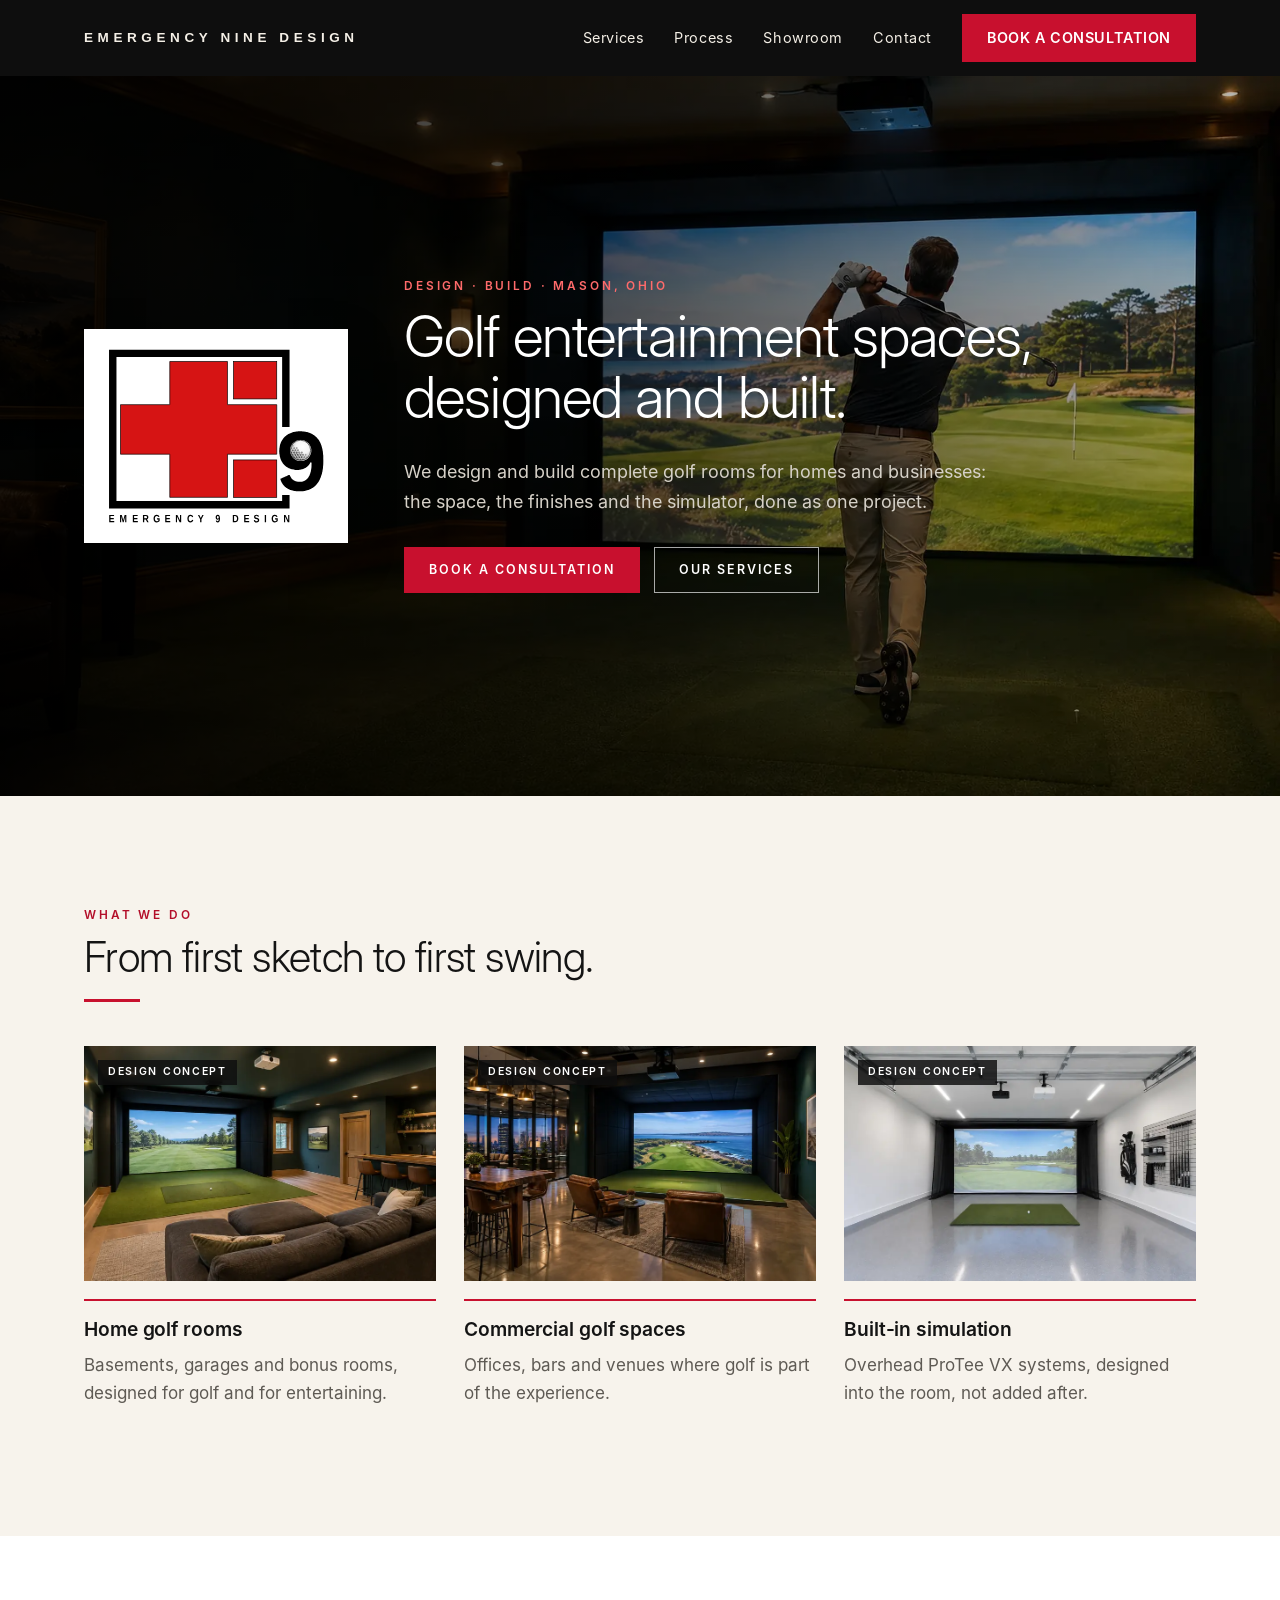
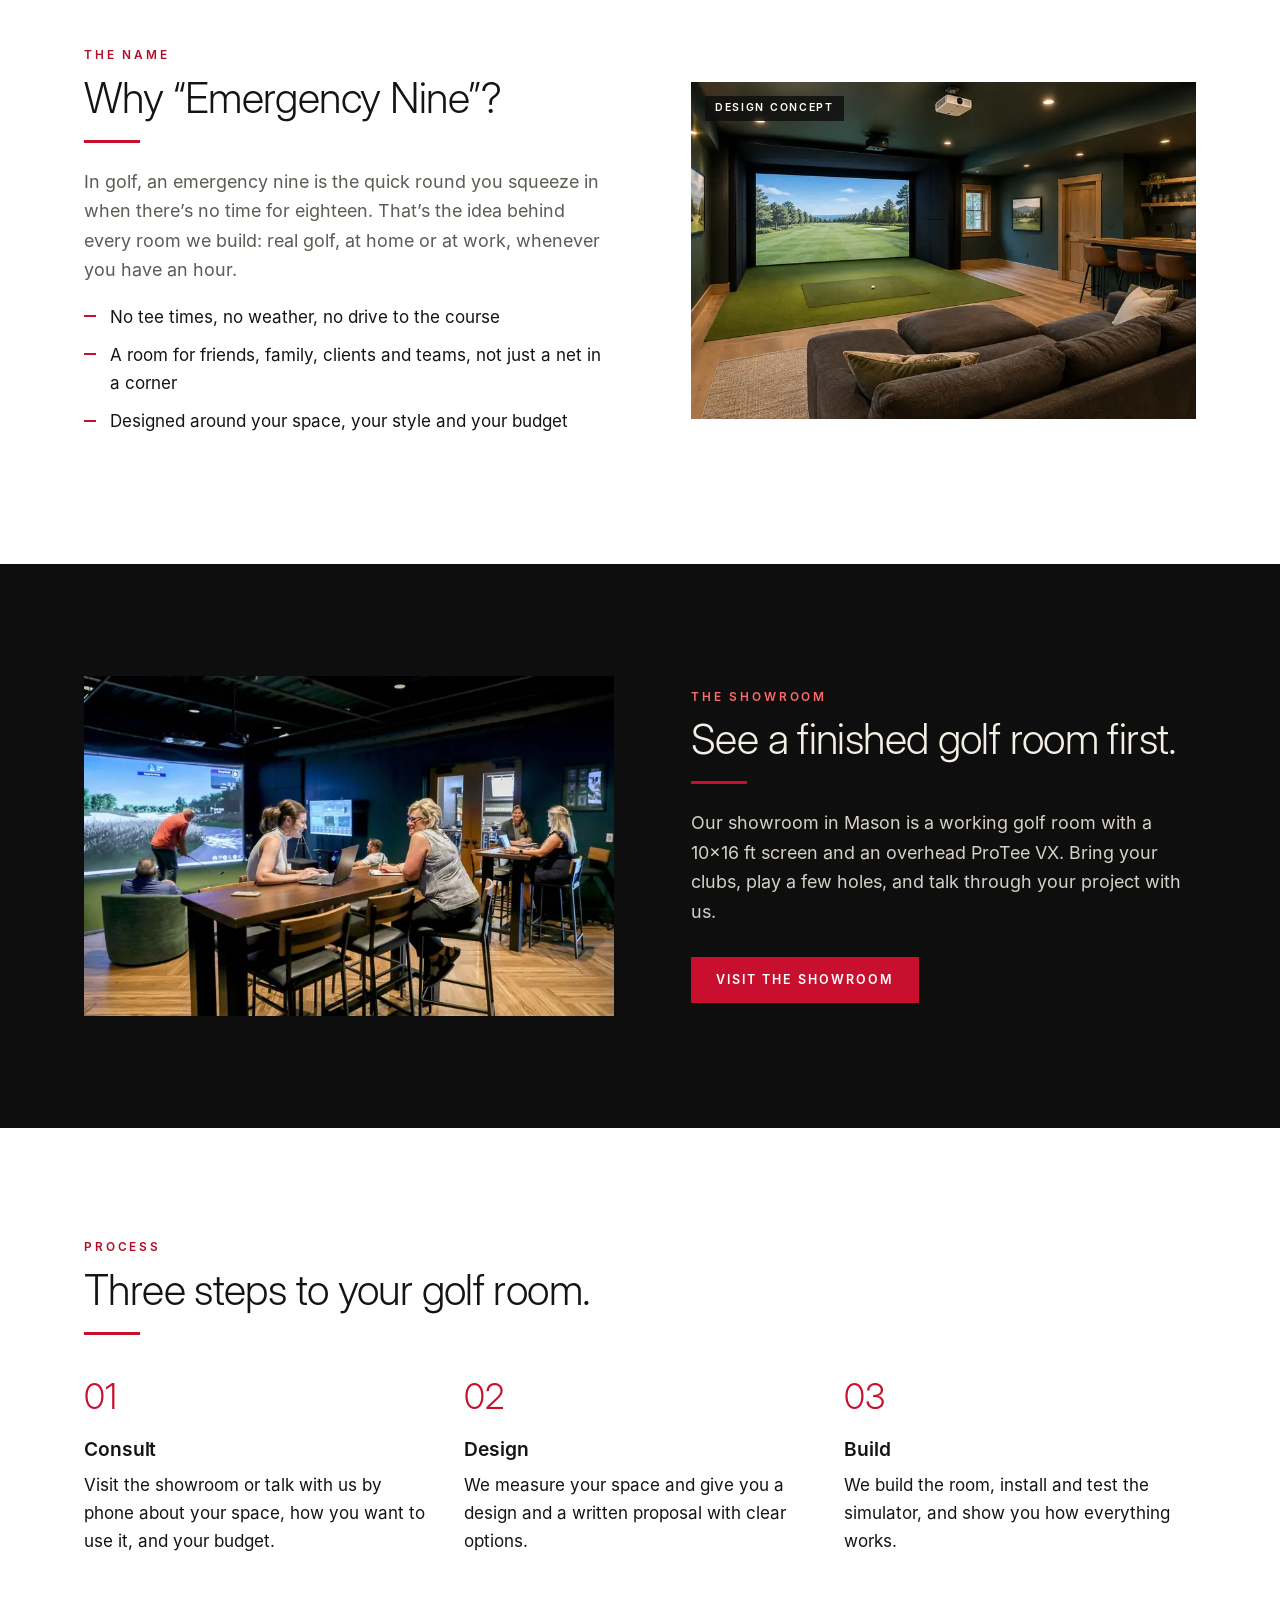
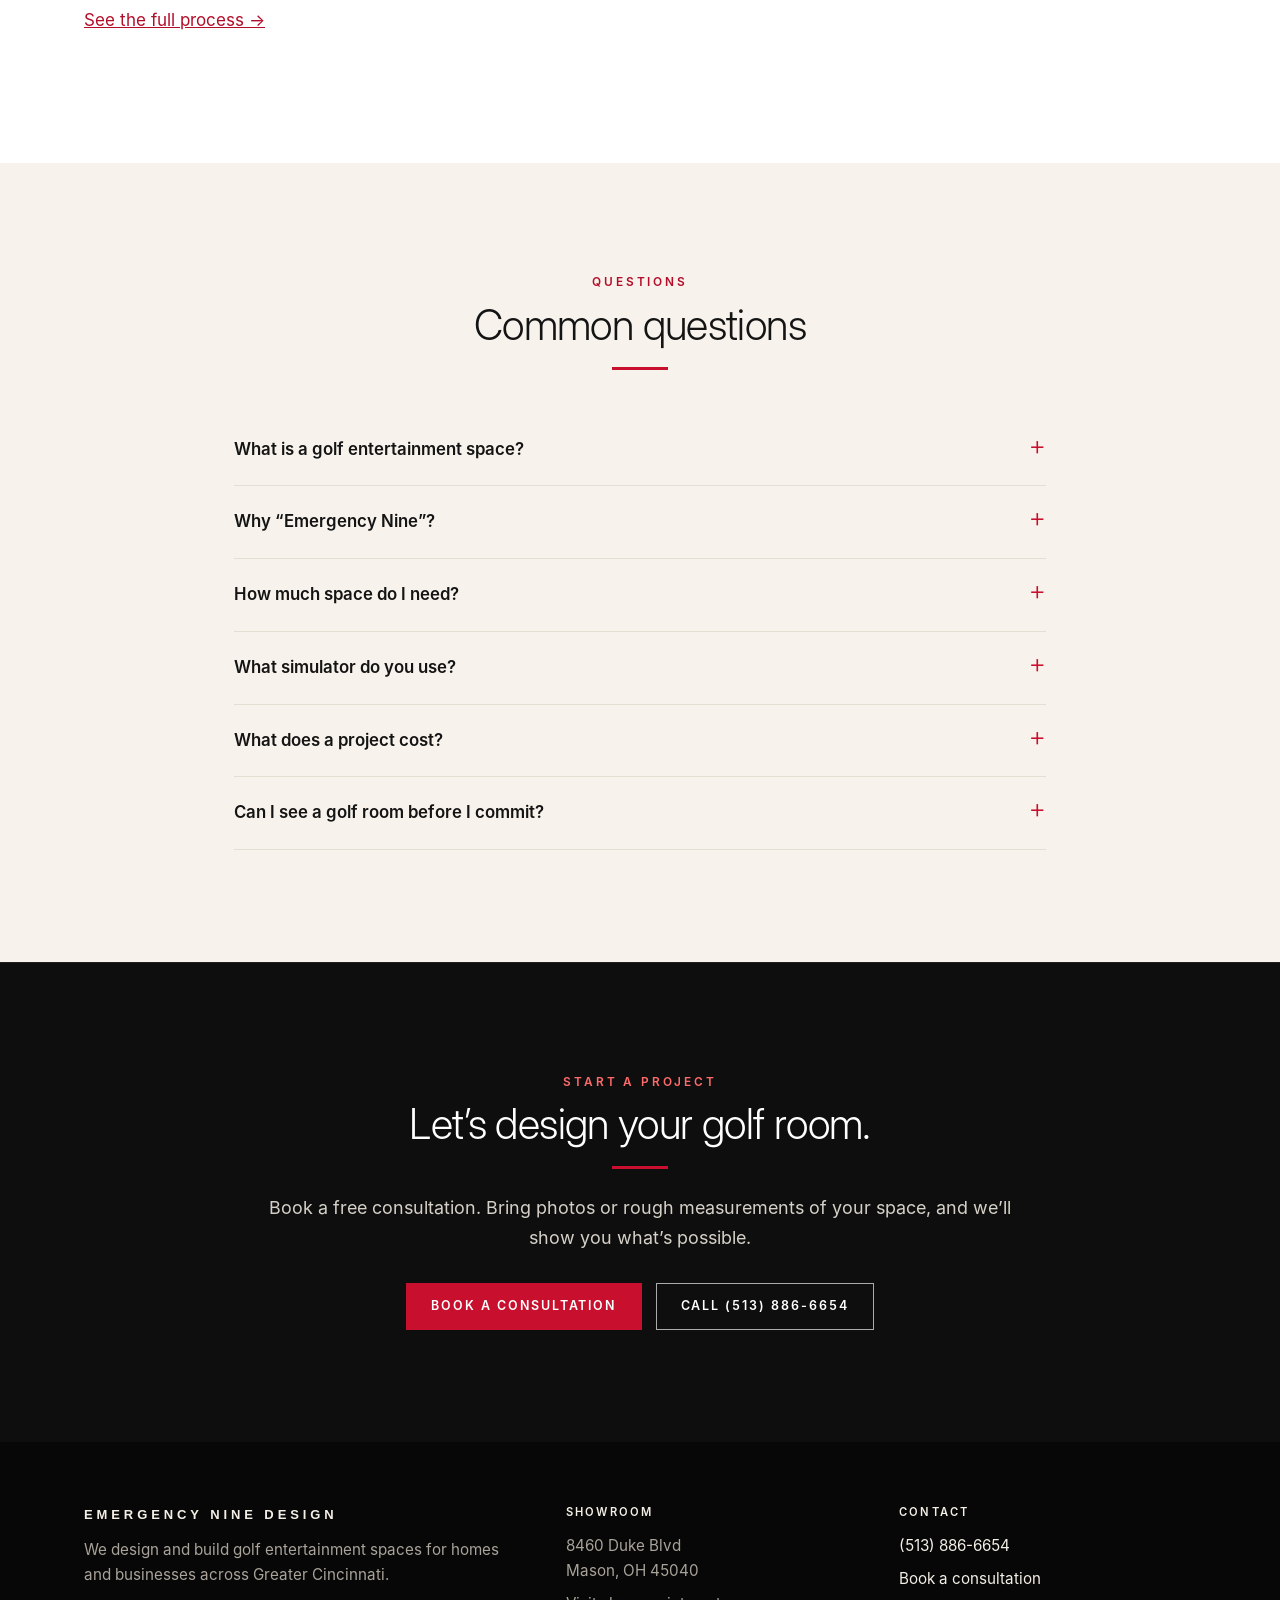
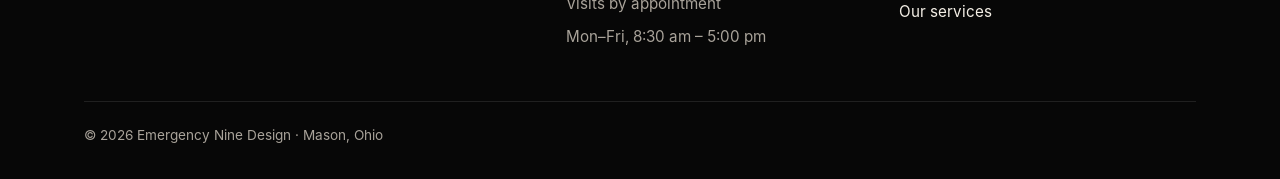
==== commit 4a5ab7fe: "Redesign: golf entertainment spaces, black/ivory/red, name in header Positioning: Emergency Nine Des" ====
--- a/index.html
+++ b/index.html
@@ -3,29 +3,34 @@
 <head>
 <meta charset="utf-8">
 <meta name="viewport" content="width=device-width, initial-scale=1">
-<title>E9 Design | Custom Golf Simulators — Mason & Cincinnati, OH</title>
-<meta name="description" content="E9 Design plans and installs custom golf simulators for homes and businesses around Cincinnati. Try one first in our Mason, Ohio showroom.">
+<title>Emergency Nine Design | Golf Entertainment Spaces, Designed and Built</title>
+<meta name="description" content="Emergency Nine Design designs and builds golf entertainment spaces for homes and businesses around Cincinnati, with overhead golf simulation built in. Showroom in Mason, Ohio.">
 <meta name="robots" content="index, follow, max-image-preview:large">
 <link rel="canonical" href="https://e9design.net/">
 <meta property="og:type" content="website">
-<meta property="og:site_name" content="E9 Design">
-<meta property="og:title" content="E9 Design | Custom Golf Simulators — Mason & Cincinnati, OH">
-<meta property="og:description" content="E9 Design plans and installs custom golf simulators for homes and businesses around Cincinnati. Try one first in our Mason, Ohio showroom.">
+<meta property="og:site_name" content="Emergency Nine Design">
+<meta property="og:title" content="Emergency Nine Design | Golf Entertainment Spaces, Designed and Built">
+<meta property="og:description" content="Emergency Nine Design designs and builds golf entertainment spaces for homes and businesses around Cincinnati, with overhead golf simulation built in. Showroom in Mason, Ohio.">
 <meta property="og:url" content="https://e9design.net/">
 <meta property="og:image" content="https://e9design.net/images/ai-home-swing.jpg">
 <meta name="twitter:card" content="summary_large_image">
-<meta name="theme-color" content="#12343A">
-<link rel="icon" href="/favicon.ico" sizes="32x32">
-<link rel="icon" href="/favicon.svg" type="image/svg+xml">
-<link rel="apple-touch-icon" href="/apple-touch-icon.png">
+<meta name="theme-color" content="#0E0E0E">
+<link rel="icon" href="/favicon.svg?v=2" type="image/svg+xml">
+<link rel="icon" href="/favicon.ico?v=2" sizes="48x48">
+<link rel="apple-touch-icon" href="/apple-touch-icon.png?v=2">
+<link rel="preload" href="/fonts/inter-display-light.woff2" as="font" type="font/woff2" crossorigin>
+<link rel="preload" href="/fonts/inter-regular.woff2" as="font" type="font/woff2" crossorigin>
 <link rel="stylesheet" href="/css/site.css">
 <script type="application/ld+json">{
  "@context": "https://schema.org",
  "@type": "HomeAndConstructionBusiness",
  "@id": "https://e9design.net/#business",
- "name": "E9 Design",
- "alternateName": "Emergency Nine Design",
- "description": "Custom golf simulator design and installation for homes and businesses, with a showroom in Mason, Ohio.",
+ "name": "Emergency Nine Design",
+ "alternateName": [
+  "E9 Design",
+  "Emergency 9 Design"
+ ],
+ "description": "Design and build of golf entertainment spaces for homes and businesses, with overhead golf simulation built in. Showroom in Mason, Ohio.",
  "url": "https://e9design.net/",
  "telephone": "+1-513-886-6654",
  "image": "https://e9design.net/images/showroom-wide.jpg",
@@ -65,42 +70,50 @@
  "mainEntity": [
   {
    "@type": "Question",
-   "name": "How much space do I need for a golf simulator?",
-   "acceptedAnswer": {
-    "@type": "Answer",
-    "text": "A common starting point is a ceiling of about 9–10 feet, a width of 12–16 feet and a depth of 15–20 feet, but every room is different. Ceiling height matters most for a full driver swing. We measure your space and tell you honestly what will work before you spend anything."
-   }
-  },
-  {
-   "@type": "Question",
-   "name": "Can I put a simulator in my garage and still park there?",
-   "acceptedAnswer": {
-    "@type": "Answer",
-    "text": "Often, yes. A retractable screen and a roll-up or removable hitting area can let a garage work as a golf bay at night and a garage during the day. We'll check ceiling height, door tracks and lighting on the site visit."
-   }
-  },
-  {
-   "@type": "Question",
-   "name": "What does a golf simulator cost?",
-   "acceptedAnswer": {
-    "@type": "Answer",
-    "text": "It depends mostly on the launch monitor and how finished you want the room. We don't push the most expensive setup. After a showroom visit and a look at your space, you get a written quote with options at different budgets."
-   }
-  },
-  {
-   "@type": "Question",
-   "name": "Can I try one before I buy?",
-   "acceptedAnswer": {
-    "@type": "Answer",
-    "text": "Yes. Our showroom in Mason has a full simulator bay you can hit balls in. Book a visit, bring your clubs, and see how it feels before you decide."
-   }
-  },
-  {
-   "@type": "Question",
-   "name": "Do you handle the whole project?",
-   "acceptedAnswer": {
-    "@type": "Answer",
-    "text": "Yes. We design the space, supply the equipment, install the screen, enclosure, projector, turf and launch monitor, set up the software, and show you how to use it. After that, we're a phone call away for support and upgrades."
+   "name": "What is a golf entertainment space?",
+   "acceptedAnswer": {
+    "@type": "Answer",
+    "text": "A room built around golf and the people who come to play: a simulator bay, the right lighting and sound, seating, a place to set a drink, and finishes that make it feel like part of your home or business. We design and build the whole room, not just the simulator."
+   }
+  },
+  {
+   "@type": "Question",
+   "name": "Why “Emergency Nine”?",
+   "acceptedAnswer": {
+    "@type": "Answer",
+    "text": "In golf, an emergency nine is the quick round you squeeze in when there’s no time for eighteen. A golf room at home or work makes that possible any night of the week."
+   }
+  },
+  {
+   "@type": "Question",
+   "name": "How much space do I need?",
+   "acceptedAnswer": {
+    "@type": "Answer",
+    "text": "A common starting point is a ceiling of about 9–10 feet, a width of 12–16 feet and a depth of 15–20 feet, but every room is different, and ceiling height matters most for a full driver swing. We measure your space and tell you honestly what will work before you commit to anything."
+   }
+  },
+  {
+   "@type": "Question",
+   "name": "What simulator do you use?",
+   "acceptedAnswer": {
+    "@type": "Answer",
+    "text": "Most of our builds use the ProTee VX, an overhead launch monitor mounted on the ceiling above the hitting area. Nothing sits on the floor, and the room stays clean and open."
+   }
+  },
+  {
+   "@type": "Question",
+   "name": "What does a project cost?",
+   "acceptedAnswer": {
+    "@type": "Answer",
+    "text": "It depends on the size of the space, the finishes and the technology. After a consultation and a look at your space, you get a written proposal with clear options."
+   }
+  },
+  {
+   "@type": "Question",
+   "name": "Can I see a golf room before I commit?",
+   "acceptedAnswer": {
+    "@type": "Answer",
+    "text": "Yes. Our showroom in Mason is a working golf room you can play in. Book a visit and bring your clubs."
    }
   }
  ]
@@ -111,27 +124,44 @@
 <a class="skip" href="#main">Skip to main content</a>
 <header class="site-header">
   <div class="wrap">
-    <a class="logo" href="/" aria-label="E9 Design home"><img class="logo-img" src="/images/logo/e9-mark.svg" width="54" height="40" alt=""><span>E9 Design<small>Golf Simulators</small></span></a>
+    <a class="brand" href="/">Emergency Nine Design</a>
     <button class="menu-toggle" type="button" aria-expanded="false" aria-controls="site-nav">Menu</button>
     <nav class="nav" id="site-nav" aria-label="Main">
-      <a href="/simulators/">Simulators</a>
-      <a href="/how-it-works/">How It Works</a>
+      <a href="/services/">Services</a>
+      <a href="/process/">Process</a>
       <a href="/showroom/">Showroom</a>
       <a href="/contact/">Contact</a>
-      <a class="btn" href="/contact/">Book a Visit</a>
+      <a class="btn" href="/contact/">Book a Consultation</a>
     </nav>
   </div>
 </header>
 <main id="main">
 <section class="hero">
-  <picture><source type="image/webp" srcset="/images/ai-home-swing-sm.webp 800w, /images/ai-home-swing-lg.webp 1400w" sizes="100vw"><img src="/images/ai-home-swing.jpg" width="1200" height="675" alt="Golfer mid-swing in a dark-walled home simulator room facing a large screen showing a seaside golf hole" fetchpriority="high"></picture>
-  <div class="wrap">
-    <p class="eyebrow">Custom golf simulators · Mason, Ohio</p>
-    <h1>Play a round on your own schedule.</h1>
-    <p class="lead">E9 Design plans, builds and installs golf simulators for homes and businesses across Greater Cincinnati. Try one in our Mason showroom before you buy.</p>
-    <div class="actions">
-      <a class="btn" href="/contact/">Book a Showroom Visit</a>
-      <a class="btn btn-ghost" style="color:#fff;border-color:rgba(255,255,255,.7)" href="/how-it-works/">How It Works</a>
+  <picture><source type="image/webp" srcset="/images/ai-home-swing-sm.webp 800w, /images/ai-home-swing-lg.webp 1400w" sizes="100vw"><img src="/images/ai-home-swing.jpg" width="1200" height="675" alt="Golfer mid-swing in a dark home golf room facing a large screen showing a seaside golf hole" fetchpriority="high"></picture>
+  <div class="wrap">
+    <div class="logo-tile"><img src="/images/logo/e9-logo.svg" width="652" height="528" alt="Emergency 9 Design logo: a red cross and the number 9 with a golf ball"></div>
+    <div>
+      <p class="eyebrow">Design · Build · Mason, Ohio</p>
+      <h1>Golf entertainment spaces, designed and built.</h1>
+      <p class="lead">We design and build complete golf rooms for homes and businesses: the space, the finishes and the simulator, done as one project.</p>
+      <div class="actions">
+        <a class="btn" href="/contact/">Book a Consultation</a>
+        <a class="btn btn-ghost" href="/services/">Our Services</a>
+      </div>
+    </div>
+  </div>
+</section>
+
+<section class="ivory">
+  <div class="wrap">
+    <div class="head">
+      <p class="eyebrow">What we do</p>
+      <h2 class="rule">From first sketch to first swing.</h2>
+    </div>
+    <div class="grid g3">
+      <div class="feature"><figure class="photo"><picture><source type="image/webp" srcset="/images/ai-basement-sm.webp 800w, /images/ai-basement-lg.webp 1400w" sizes="(max-width: 860px) 100vw, 370px"><img src="/images/ai-basement.jpg" width="1200" height="800" alt="Basement golf room with a large screen, turf hitting area, sectional sofa and a bar" loading="lazy" decoding="async"></picture><span class="tag">Design concept</span></figure><h3>Home golf rooms</h3><p>Basements, garages and bonus rooms, designed for golf and for entertaining.</p></div>
+      <div class="feature"><figure class="photo"><picture><source type="image/webp" srcset="/images/ai-commercial-sm.webp 800w, /images/ai-commercial-lg.webp 1400w" sizes="(max-width: 860px) 100vw, 370px"><img src="/images/ai-commercial.jpg" width="1200" height="800" alt="Commercial golf lounge with leather chairs, a high-top table and city views" loading="lazy" decoding="async"></picture><span class="tag">Design concept</span></figure><h3>Commercial golf spaces</h3><p>Offices, bars and venues where golf is part of the experience.</p></div>
+      <div class="feature"><figure class="photo"><picture><source type="image/webp" srcset="/images/ai-garage-sm.webp 800w, /images/ai-garage-lg.webp 1400w" sizes="(max-width: 860px) 100vw, 370px"><img src="/images/ai-garage.jpg" width="1200" height="800" alt="Garage golf room with an overhead launch monitor, retractable screen and turf mat" loading="lazy" decoding="async"></picture><span class="tag">Design concept</span></figure><h3>Built-in simulation</h3><p>Overhead ProTee VX systems, designed into the room, not added after.</p></div>
     </div>
   </div>
 </section>
@@ -139,45 +169,16 @@
 <section>
   <div class="wrap split">
     <div>
-      <p class="eyebrow">Why “Emergency 9”</p>
-      <h2>For the round you thought you didn’t have time for.</h2>
-      <p class="lead">In golf, an “emergency nine” is the quick round you squeeze in when eighteen holes won’t fit the day. That’s the idea behind everything we build: real golf, at home or at work, whenever you have an hour.</p>
+      <p class="eyebrow">The name</p>
+      <h2 class="rule">Why “Emergency Nine”?</h2>
+      <p class="lead" style="margin-top:24px">In golf, an emergency nine is the quick round you squeeze in when there’s no time for eighteen. That’s the idea behind every room we build: real golf, at home or at work, whenever you have an hour.</p>
       <ul class="checks">
         <li>No tee times, no weather, no drive to the course</li>
-        <li>Practice with real swing data, or play famous courses with friends</li>
-        <li>A room you’ll actually use, designed around your space and budget</li>
+        <li>A room for friends, family, clients and teams, not just a net in a corner</li>
+        <li>Designed around your space, your style and your budget</li>
       </ul>
     </div>
-    <figure class="concept photo"><picture><source type="image/webp" srcset="/images/ai-basement-sm.webp 800w, /images/ai-basement-lg.webp 1400w" sizes="(max-width: 860px) 100vw, 560px"><img src="/images/ai-basement.jpg" width="1200" height="800" alt="Finished basement simulator room with a large screen, turf hitting area, sectional sofa and a bar" loading="lazy" decoding="async"></picture><span class="tag">Design concept</span></figure>
-  </div>
-</section>
-
-<section class="cream">
-  <div class="wrap">
-    <div class="center" style="margin-bottom:36px">
-      <p class="eyebrow">What we do</p>
-      <h2>One team, from first sketch to first swing.</h2>
-    </div>
-    <div class="grid g3">
-      <div class="card"><div class="icon"><svg width="24" height="24" viewBox="0 0 24 24" fill="none" stroke="currentColor" stroke-width="2" stroke-linecap="round" stroke-linejoin="round" aria-hidden="true"><path d="M3 21h4L19 9l-4-4L3 17v4z"/><path d="M14 6l4 4"/></svg></div><h3>Design</h3><p>We measure your room, plan the hitting area and screen, and show you a drawing of the finished space before anything is ordered.</p></div>
-      <div class="card"><div class="icon"><svg width="24" height="24" viewBox="0 0 24 24" fill="none" stroke="currentColor" stroke-width="2" stroke-linecap="round" stroke-linejoin="round" aria-hidden="true"><path d="M14.7 6.3a4 4 0 0 0-5.4 5.4L3 18l3 3 6.3-6.3a4 4 0 0 0 5.4-5.4l-2.6 2.6-2.4-.6-.6-2.4z"/></svg></div><h3>Installation</h3><p>Screen, enclosure, projector, turf, launch monitor and wiring, installed by one crew and tested before we leave.</p></div>
-      <div class="card"><div class="icon"><svg width="24" height="24" viewBox="0 0 24 24" fill="none" stroke="currentColor" stroke-width="2" stroke-linecap="round" stroke-linejoin="round" aria-hidden="true"><path d="M4 14v-2a8 8 0 0 1 16 0v2"/><rect x="2" y="14" width="5" height="7" rx="2"/><rect x="17" y="14" width="5" height="7" rx="2"/></svg></div><h3>Training & support</h3><p>We show you how to run everything, from a quick nine to swing practice, and stay on call for questions and upgrades.</p></div>
-    </div>
-  </div>
-</section>
-
-<section>
-  <div class="wrap">
-    <div class="center" style="margin-bottom:36px">
-      <p class="eyebrow">Ideas for your space</p>
-      <h2>Basement, garage or office.</h2>
-      <p class="lead">Simulators fit more places than most people expect. Three of the most common spaces we design for:</p>
-    </div>
-    <div class="grid g3">
-      <div><figure class="concept photo"><picture><source type="image/webp" srcset="/images/ai-basement-sm.webp 800w, /images/ai-basement-lg.webp 1400w" sizes="(max-width: 860px) 100vw, 360px"><img src="/images/ai-basement.jpg" width="1200" height="800" alt="Basement golf simulator room with sofa seating and a bar" loading="lazy" decoding="async"></picture><span class="tag">Design concept</span></figure><h3 style="margin-top:14px">Basement retreat</h3><p>A dedicated room with full enclosure, lounge seating and acoustic walls.</p></div>
-      <div><figure class="concept photo"><picture><source type="image/webp" srcset="/images/ai-garage-sm.webp 800w, /images/ai-garage-lg.webp 1400w" sizes="(max-width: 860px) 100vw, 360px"><img src="/images/ai-garage.jpg" width="1200" height="800" alt="Garage golf simulator with a retractable screen, turf mat and wall storage" loading="lazy" decoding="async"></picture><span class="tag">Design concept</span></figure><h3 style="margin-top:14px">Garage flex bay</h3><p>A retractable screen and portable turf, so the garage still works as a garage.</p></div>
-      <div><figure class="concept photo"><picture><source type="image/webp" srcset="/images/ai-commercial-sm.webp 800w, /images/ai-commercial-lg.webp 1400w" sizes="(max-width: 860px) 100vw, 360px"><img src="/images/ai-commercial.jpg" width="1200" height="800" alt="Commercial golf simulator lounge with leather chairs, high-top table and city views" loading="lazy" decoding="async"></picture><span class="tag">Design concept</span></figure><h3 style="margin-top:14px">Office &amp; commercial</h3><p>A client-entertainment or team space that also works for meetings.</p></div>
-    </div>
+    <figure class="photo"><picture><source type="image/webp" srcset="/images/ai-basement-sm.webp 800w, /images/ai-basement-lg.webp 1400w" sizes="(max-width: 860px) 100vw, 560px"><img src="/images/ai-basement.jpg" width="1200" height="800" alt="Finished basement golf room with a bar and lounge seating" loading="lazy" decoding="async"></picture><span class="tag">Design concept</span></figure>
   </div>
 </section>
 
@@ -185,49 +186,51 @@
   <div class="wrap split flip">
     <div>
       <p class="eyebrow">The showroom</p>
-      <h2>Hit balls before you spend a dollar.</h2>
-      <p class="lead">Our showroom in Mason is a working simulator room with a 10×16 ft impact screen and a ProTee VX launch monitor. Bring your clubs, take some swings, and talk through your project with us.</p>
+      <h2 class="rule">See a finished golf room first.</h2>
+      <p class="lead" style="margin-top:24px">Our showroom in Mason is a working golf room with a 10×16 ft screen and an overhead ProTee VX. Bring your clubs, play a few holes, and talk through your project with us.</p>
       <div class="actions"><a class="btn" href="/showroom/">Visit the Showroom</a></div>
     </div>
-    <figure class="photo"><picture><source type="image/webp" srcset="/images/showroom-in-use-sm.webp 800w, /images/showroom-in-use-lg.webp 1400w" sizes="(max-width: 860px) 100vw, 560px"><img src="/images/showroom-in-use.jpg" width="1200" height="770" alt="People working at high-top tables while a golfer plays on the simulator screen behind them" loading="lazy" decoding="async"></picture></figure>
+    <figure class="photo"><picture><source type="image/webp" srcset="/images/showroom-in-use-sm.webp 800w, /images/showroom-in-use-lg.webp 1400w" sizes="(max-width: 860px) 100vw, 560px"><img src="/images/showroom-in-use.jpg" width="1200" height="770" alt="People working at tables while a golfer plays on the screen behind them in the Mason showroom" loading="lazy" decoding="async"></picture></figure>
   </div>
 </section>
 
 <section>
   <div class="wrap">
-    <div class="center" style="margin-bottom:36px">
-      <p class="eyebrow">How it works</p>
-      <h2>Three steps to your own simulator.</h2>
+    <div class="head">
+      <p class="eyebrow">Process</p>
+      <h2 class="rule">Three steps to your golf room.</h2>
     </div>
     <div class="grid g3 steps">
-      <div class="step"><h3>Visit &amp; swing</h3><p>Try the simulator in our showroom and tell us about your space, budget and how you want to use it.</p></div>
-      <div class="step"><h3>Design &amp; quote</h3><p>We measure your room and give you a drawing and a written quote with clear options.</p></div>
-      <div class="step"><h3>Install &amp; play</h3><p>We build it, test it and teach you how to use it. Then you play.</p></div>
-    </div>
-    <p class="center" style="margin-top:28px"><a href="/how-it-works/">See the full process →</a></p>
-  </div>
-</section>
-
-<section class="cream">
-  <div class="wrap" style="max-width:820px">
-    <div class="center" style="margin-bottom:24px">
+      <div class="step"><h3>Consult</h3><p>Visit the showroom or talk with us by phone about your space, how you want to use it, and your budget.</p></div>
+      <div class="step"><h3>Design</h3><p>We measure your space and give you a design and a written proposal with clear options.</p></div>
+      <div class="step"><h3>Build</h3><p>We build the room, install and test the simulator, and show you how everything works.</p></div>
+    </div>
+    <p style="margin-top:34px"><a href="/process/">See the full process →</a></p>
+  </div>
+</section>
+
+<section class="ivory">
+  <div class="wrap" style="max-width:860px">
+    <div class="head center">
       <p class="eyebrow">Questions</p>
-      <h2>Common questions</h2>
-    </div>
-    <details><summary>How much space do I need for a golf simulator?</summary><p>A common starting point is a ceiling of about 9–10 feet, a width of 12–16 feet and a depth of 15–20 feet, but every room is different. Ceiling height matters most for a full driver swing. We measure your space and tell you honestly what will work before you spend anything.</p></details>
-    <details><summary>Can I put a simulator in my garage and still park there?</summary><p>Often, yes. A retractable screen and a roll-up or removable hitting area can let a garage work as a golf bay at night and a garage during the day. We'll check ceiling height, door tracks and lighting on the site visit.</p></details>
-    <details><summary>What does a golf simulator cost?</summary><p>It depends mostly on the launch monitor and how finished you want the room. We don't push the most expensive setup. After a showroom visit and a look at your space, you get a written quote with options at different budgets.</p></details>
-    <details><summary>Can I try one before I buy?</summary><p>Yes. Our showroom in Mason has a full simulator bay you can hit balls in. Book a visit, bring your clubs, and see how it feels before you decide.</p></details>
-    <details><summary>Do you handle the whole project?</summary><p>Yes. We design the space, supply the equipment, install the screen, enclosure, projector, turf and launch monitor, set up the software, and show you how to use it. After that, we're a phone call away for support and upgrades.</p></details>
+      <h2 class="rule center">Common questions</h2>
+    </div>
+    <details><summary>What is a golf entertainment space?</summary><p>A room built around golf and the people who come to play: a simulator bay, the right lighting and sound, seating, a place to set a drink, and finishes that make it feel like part of your home or business. We design and build the whole room, not just the simulator.</p></details>
+    <details><summary>Why “Emergency Nine”?</summary><p>In golf, an emergency nine is the quick round you squeeze in when there’s no time for eighteen. A golf room at home or work makes that possible any night of the week.</p></details>
+    <details><summary>How much space do I need?</summary><p>A common starting point is a ceiling of about 9–10 feet, a width of 12–16 feet and a depth of 15–20 feet, but every room is different, and ceiling height matters most for a full driver swing. We measure your space and tell you honestly what will work before you commit to anything.</p></details>
+    <details><summary>What simulator do you use?</summary><p>Most of our builds use the ProTee VX, an overhead launch monitor mounted on the ceiling above the hitting area. Nothing sits on the floor, and the room stays clean and open.</p></details>
+    <details><summary>What does a project cost?</summary><p>It depends on the size of the space, the finishes and the technology. After a consultation and a look at your space, you get a written proposal with clear options.</p></details>
+    <details><summary>Can I see a golf room before I commit?</summary><p>Yes. Our showroom in Mason is a working golf room you can play in. Book a visit and bring your clubs.</p></details>
   </div>
 </section>
 </main>
 <section class="cta">
   <div class="wrap center">
-    <h2>See it, swing it, then decide.</h2>
-    <p class="lead" style="color:#E6F0E3">Book a free visit to our Mason showroom. Bring your clubs and a photo or rough measurements of your space.</p>
+    <p class="eyebrow">Start a project</p>
+    <h2 class="rule center">Let’s design your golf room.</h2>
+    <p class="lead" style="margin-top:24px">Book a free consultation. Bring photos or rough measurements of your space, and we’ll show you what’s possible.</p>
     <div class="actions" style="justify-content:center">
-      <a class="btn" href="/contact/">Book a Showroom Visit</a>
+      <a class="btn" href="/contact/">Book a Consultation</a>
       <a class="btn btn-ghost" href="tel:+15138866654">Call (513) 886-6654</a>
     </div>
   </div>
@@ -236,14 +239,14 @@
   <div class="wrap">
     <div class="foot-grid">
       <div>
-        <a class="logo-full" href="/" aria-label="Emergency 9 Design home"><img src="/images/logo/e9-logo.svg" width="160" height="130" alt="Emergency 9 Design logo" loading="lazy" decoding="async"></a>
-        <p style="margin-top:16px;max-width:30em">Custom golf simulators for homes and businesses, designed and installed by one team in Mason, Ohio.</p>
+        <p class="foot-brand">Emergency Nine Design</p>
+        <p style="max-width:30em">We design and build golf entertainment spaces for homes and businesses across Greater Cincinnati.</p>
       </div>
       <div>
-        <h3>Visit</h3>
+        <h3>Showroom</h3>
         <ul>
           <li>8460 Duke Blvd<br>Mason, OH 45040</li>
-          <li>Showroom visits by appointment</li>
+          <li>Visits by appointment</li>
           <li>Mon–Fri, 8:30 am – 5:00 pm</li>
         </ul>
       </div>
@@ -251,15 +254,16 @@
         <h3>Contact</h3>
         <ul>
           <li><a href="tel:+15138866654">(513) 886-6654</a></li>
-          <li><a href="/contact/">Send us a message</a></li>
+          <li><a href="/contact/">Book a consultation</a></li>
+          <li><a href="/services/">Our services</a></li>
         </ul>
       </div>
     </div>
-    <div class="foot-base">© 2026 E9 Design · Mason, Ohio</div>
+    <div class="foot-base">© 2026 Emergency Nine Design · Mason, Ohio</div>
   </div>
 </footer>
-<div class="mobile-contact"><a href="tel:+15138866654">Call</a><a href="/contact/">Book a Visit</a></div>
-<script>(function(){var b=document.querySelector(".menu-toggle"),n=document.getElementById("site-nav");if(!b||!n)return;b.addEventListener("click",function(){var o=n.classList.toggle("open");b.setAttribute("aria-expanded",o?"true":"false");});})();</script>
+<div class="mobile-contact"><a href="tel:+15138866654">Call</a><a href="/contact/">Consultation</a></div>
+<script>(function(){var b=document.querySelector(".menu-toggle"),n=document.getElementById("site-nav");if(!b||!n)return;b.addEventListener("click",function(){var o=n.classList.toggle("open");b.setAttribute("aria-expanded",o?"true":"false");b.textContent=o?"Close":"Menu";});})();</script>
 <script id="e9-contact-clicks">/* GA4: count phone and email taps (phone_click / email_click) with where the link sits. Sends nothing until GA4 is added. */(function(){document.addEventListener("click",function(e){var a=e.target&&e.target.closest&&e.target.closest('a[href^="tel:"],a[href^="mailto:"]');if(!a)return;var h=a.getAttribute("href")||"",ev=h.slice(0,4).toLowerCase()==="tel:"?"phone_click":"email_click";var where=a.closest(".mobile-contact")?"mobile_bar":a.closest("footer")?"footer":a.closest("header")?"header":"page";if(typeof gtag==="function")gtag("event",ev,{link_url:h.split("?")[0],link_location:where,page_path:location.pathname});},true);})();</script>
 </body>
 </html>
--- a/css/site.css
+++ b/css/site.css
@@ -1,185 +1,184 @@
-/* E9 Design — one stylesheet for every page.
+/* Emergency Nine Design — one stylesheet for every page.
    Palette (enforced by .github/scripts/site_rules.py):
-   --pine  #12343A  deep teal-green walls of the showroom (dark sections)
-   --turf  #2F6B3A  hitting-turf green (buttons, links on light)
-   --oak   #C08A4E  oak floor accent (small highlights only)
-   --cream #F6F3EC  light background
-   --ink   #172426  body text */
+   --black     #0E0E0E  header, hero, dark sections
+   --ink       #141414  body text on light
+   --ivory     #F7F3EC  light sections
+   --red       #C8102E  buttons and accent lines (from the logo)
+   --red-light #FF6B6B  small red text on dark backgrounds
+   --red-dark  #B30E29  small red text on light backgrounds
+   Red stays small: buttons, labels, thin lines. Never large red areas. */
+@font-face { font-family: "Inter Display"; font-weight: 300; font-display: swap; src: url(/fonts/inter-display-light.woff2) format("woff2"); }
+@font-face { font-family: "Inter"; font-weight: 400; font-display: swap; src: url(/fonts/inter-regular.woff2) format("woff2"); }
+@font-face { font-family: "Inter"; font-weight: 600; font-display: swap; src: url(/fonts/inter-semibold.woff2) format("woff2"); }
 :root {
-  --pine: #12343A;
-  --turf: #2F6B3A;
-  --oak: #C08A4E;
-  --cream: #F6F3EC;
-  --ink: #172426;
-  --muted: #55625F;
-  --line: #DDD7CB;
-  --max: 1120px;
-  --r: 14px;
-  --font: system-ui, -apple-system, "Segoe UI", Roboto, "Helvetica Neue", Arial, sans-serif;
+  --black: #0E0E0E;
+  --ink: #141414;
+  --ivory: #F7F3EC;
+  --red: #C8102E;
+  --red-light: #FF6B6B;
+  --red-dark: #B30E29;
+  --muted: #5E5A54;
+  --line: #E4DED3;
+  --max: 1160px;
+  --body: "Inter", system-ui, -apple-system, "Segoe UI", Roboto, Arial, sans-serif;
+  --display: "Inter Display", "Inter", system-ui, sans-serif;
+  --mark: Arial, "Helvetica Neue", Helvetica, sans-serif;
 }
 *, *::before, *::after { box-sizing: border-box; }
 html { -webkit-text-size-adjust: 100%; scroll-behavior: smooth; }
-body { margin: 0; font: 17px/1.6 var(--font); color: var(--ink); background: #fff; }
+body { margin: 0; font: 400 17px/1.65 var(--body); color: var(--ink); background: #fff; }
 img, svg { max-width: 100%; height: auto; display: block; }
-a { color: var(--turf); }
-a:hover { color: var(--pine); }
-h1, h2, h3 { line-height: 1.15; margin: 0 0 .5em; letter-spacing: -.01em; }
-h1 { font-size: clamp(2.1rem, 5vw, 3.4rem); font-weight: 800; }
-h2 { font-size: clamp(1.6rem, 3.4vw, 2.3rem); font-weight: 800; }
-h3 { font-size: 1.2rem; font-weight: 700; }
+a { color: var(--red-dark); }
+a:hover { color: var(--ink); }
+h1, h2, h3 { margin: 0 0 .5em; }
+h1, h2 { font-family: var(--display); font-weight: 300; letter-spacing: -.015em; line-height: 1.06; }
+h1 { font-size: clamp(2.4rem, 5.4vw, 3.6rem); }
+h2 { font-size: clamp(1.9rem, 3.6vw, 2.6rem); }
+h3 { font-size: 1.2rem; font-weight: 600; line-height: 1.3; letter-spacing: -.005em; }
 p { margin: 0 0 1em; }
-.wrap { max-width: var(--max); margin: 0 auto; padding: 0 22px; }
+.wrap { max-width: var(--max); margin: 0 auto; padding: 0 24px; }
 .skip { position: absolute; left: -9999px; }
 .skip:focus { left: 12px; top: 12px; background: #fff; padding: 8px 12px; z-index: 99; }
-.eyebrow { text-transform: uppercase; letter-spacing: .14em; font-size: .78rem; font-weight: 700; color: var(--turf); margin-bottom: .6em; }
-.dark .eyebrow { color: #9FD08F; }
-.lead { font-size: 1.15rem; color: var(--muted); max-width: 46em; }
-.dark .lead { color: #D3DEDB; }
+.eyebrow { font: 600 .74rem/1.2 var(--body); letter-spacing: .24em; text-transform: uppercase; color: var(--red-dark); margin-bottom: 1.1em; }
+.dark .eyebrow, .hero .eyebrow, .page-hero .eyebrow, .cta .eyebrow { color: var(--red-light); }
+.rule::after { content: ""; display: block; width: 56px; height: 3px; background: var(--red); margin-top: 20px; }
+.center .rule::after, .rule.center::after { margin-left: auto; margin-right: auto; }
+.lead { font-size: 1.12rem; color: var(--muted); max-width: 42em; }
+.dark .lead, .hero .lead, .page-hero .lead { color: #D6D1C8; }
 
 /* Header */
-.site-header { position: sticky; top: 0; z-index: 50; background: rgba(255,255,255,.96); border-bottom: 1px solid var(--line); backdrop-filter: saturate(1.4) blur(6px); }
-.site-header .wrap { display: flex; align-items: center; justify-content: space-between; height: 68px; gap: 16px; }
-.logo { display: flex; align-items: center; gap: 10px; text-decoration: none; color: var(--ink); font-weight: 800; font-size: 1.15rem; }
-.logo-mark { width: 38px; height: 38px; border-radius: 10px; background: var(--pine); color: #fff; display: grid; place-items: center; font-weight: 900; font-size: 1rem; letter-spacing: -.02em; }
-.logo small { display: block; font-weight: 600; font-size: .68rem; letter-spacing: .14em; text-transform: uppercase; color: var(--muted); }
-.nav { display: flex; align-items: center; gap: 26px; }
-.nav a { text-decoration: none; color: var(--ink); font-weight: 600; font-size: .96rem; }
-.nav a[aria-current="page"] { color: var(--turf); }
+.site-header { position: sticky; top: 0; z-index: 50; background: var(--black); color: #F4EFE6; }
+.site-header .wrap { display: flex; align-items: center; justify-content: space-between; height: 76px; gap: 20px; }
+.brand { font: 700 13.5px/1 var(--mark); letter-spacing: .34em; text-transform: uppercase; color: #F4EFE6; text-decoration: none; white-space: nowrap; }
+.brand:hover { color: #fff; }
+.nav { display: flex; align-items: center; gap: 30px; }
+.nav a { color: #F4EFE6; text-decoration: none; font-size: .9rem; letter-spacing: .04em; }
+.nav a:hover, .nav a[aria-current="page"] { color: var(--red-light); }
 .nav .btn { color: #fff; }
-.menu-toggle { display: none; background: none; border: 1px solid var(--line); border-radius: 10px; padding: 8px 12px; font: inherit; font-weight: 700; color: var(--ink); }
-@media (max-width: 860px) {
+.menu-toggle { display: none; background: none; border: 1px solid rgba(255,255,255,.35); color: #F4EFE6; padding: 8px 12px; font: 600 .78rem/1 var(--body); letter-spacing: .14em; text-transform: uppercase; }
+@media (max-width: 900px) {
+  .brand { font-size: 11px; letter-spacing: .22em; }
   .menu-toggle { display: block; }
-  .nav { display: none; position: absolute; top: 68px; left: 0; right: 0; background: #fff; flex-direction: column; align-items: stretch; gap: 0; border-bottom: 1px solid var(--line); padding: 8px 22px 18px; }
+  .nav { display: none; position: absolute; top: 76px; left: 0; right: 0; background: var(--black); flex-direction: column; align-items: stretch; gap: 0; padding: 6px 24px 22px; border-top: 1px solid rgba(255,255,255,.1); }
   .nav.open { display: flex; }
-  .nav a { padding: 12px 0; border-bottom: 1px solid var(--line); }
-  .nav .btn { margin-top: 12px; text-align: center; border: 0; }
+  .nav a { padding: 14px 0; border-bottom: 1px solid rgba(255,255,255,.1); }
+  .nav .btn { margin-top: 16px; text-align: center; border-bottom: 0; }
 }
 
 /* Buttons */
-.btn { display: inline-block; background: var(--turf); color: #fff; text-decoration: none; font-weight: 700; padding: 13px 22px; border-radius: 999px; border: 2px solid var(--turf); transition: background .15s; cursor: pointer; font: inherit; font-weight: 700; }
-.btn:hover { background: var(--pine); border-color: var(--pine); color: #fff; }
-.btn-ghost { background: transparent; color: var(--turf); }
-.dark .btn-ghost { color: #fff; border-color: rgba(255,255,255,.6); }
-.dark .btn-ghost:hover { background: #fff; color: var(--pine); }
-.actions { display: flex; flex-wrap: wrap; gap: 12px; margin-top: 1.4em; }
+.btn { display: inline-block; background: var(--red); color: #fff; text-decoration: none; font: 600 .78rem/1 var(--body); letter-spacing: .16em; text-transform: uppercase; padding: 16px 24px; border: 1px solid var(--red); cursor: pointer; transition: background .15s, border-color .15s; }
+.btn:hover { background: var(--red-dark); border-color: var(--red-dark); color: #fff; }
+.btn-ghost { background: transparent; color: var(--ink); border-color: var(--ink); }
+.btn-ghost:hover { background: var(--ink); border-color: var(--ink); color: #fff; }
+.hero .btn-ghost, .dark .btn-ghost, .page-hero .btn-ghost, .cta .btn-ghost { color: #fff; border-color: rgba(255,255,255,.65); }
+.hero .btn-ghost:hover, .dark .btn-ghost:hover, .page-hero .btn-ghost:hover, .cta .btn-ghost:hover { background: #fff; color: var(--ink); border-color: #fff; }
+.actions { display: flex; flex-wrap: wrap; gap: 14px; margin-top: 1.8em; }
 
 /* Sections */
-section { padding: clamp(56px, 8vw, 96px) 0; }
-.dark { background: var(--pine); color: #fff; }
-.dark a:not(.btn) { color: #BFE3B2; }
-.cream { background: var(--cream); }
+section { padding: clamp(64px, 9vw, 112px) 0; }
+.dark { background: var(--black); color: #F4EFE6; }
+.dark a:not(.btn) { color: var(--red-light); }
+.ivory { background: var(--ivory); }
 .center { text-align: center; }
 .center .lead { margin-left: auto; margin-right: auto; }
+.head { margin-bottom: 44px; }
 
-/* Hero */
-.hero { position: relative; color: #fff; padding: 0; min-height: min(78vh, 680px); display: flex; align-items: flex-end; }
+/* Home hero: photo, logo tile, headline */
+.hero { position: relative; color: #fff; padding: 0; min-height: min(84vh, 720px); display: flex; align-items: center; background: var(--black); overflow: hidden; }
 .hero picture, .hero picture img { position: absolute; inset: 0; width: 100%; height: 100%; object-fit: cover; }
-.hero::after { content: ""; position: absolute; inset: 0; background: linear-gradient(180deg, rgba(10,28,31,.25) 0%, rgba(10,28,31,.55) 45%, rgba(10,28,31,.92) 100%); }
-.hero .wrap { position: relative; z-index: 1; padding-top: 120px; padding-bottom: clamp(48px, 7vw, 84px); }
-.hero h1 { max-width: 15em; }
-.hero .lead { color: #E2EAE8; }
-.page-hero { background: var(--pine); color: #fff; padding: clamp(56px, 8vw, 88px) 0 clamp(44px, 6vw, 64px); }
-.page-hero .lead { color: #D3DEDB; }
+.hero::after { content: ""; position: absolute; inset: 0; background: linear-gradient(90deg, rgba(0,0,0,.9) 0%, rgba(0,0,0,.62) 52%, rgba(0,0,0,.25) 100%); }
+.hero .wrap { position: relative; z-index: 1; display: flex; align-items: center; gap: 56px; padding-top: 72px; padding-bottom: 72px; width: 100%; }
+.logo-tile { flex: none; background: #fff; padding: 18px 22px; box-shadow: 0 18px 40px rgba(0,0,0,.35); }
+.logo-tile img { width: 220px; }
+.hero h1 { max-width: 13em; }
+.hero .lead { max-width: 34em; }
+@media (max-width: 860px) {
+  .hero { min-height: 0; }
+  .hero::after { background: linear-gradient(180deg, rgba(0,0,0,.72) 0%, rgba(0,0,0,.88) 100%); }
+  .hero .wrap { flex-direction: column; align-items: flex-start; gap: 30px; padding-top: 44px; padding-bottom: 52px; }
+  .logo-tile img { width: 150px; }
+}
+.page-hero { background: var(--black); color: #fff; padding: clamp(64px, 9vw, 104px) 0 clamp(52px, 7vw, 76px); }
 
 /* Grids and cards */
-.grid { display: grid; gap: 22px; }
+.grid { display: grid; gap: 28px; }
 .g2 { grid-template-columns: repeat(auto-fit, minmax(300px, 1fr)); }
-.g3 { grid-template-columns: repeat(auto-fit, minmax(260px, 1fr)); }
-.g4 { grid-template-columns: repeat(auto-fit, minmax(220px, 1fr)); }
-.card { background: #fff; border: 1px solid var(--line); border-radius: var(--r); padding: 26px; }
-.cream .card { border-color: #E6E0D3; }
-.dark .card { background: rgba(255,255,255,.06); border-color: rgba(255,255,255,.14); }
-.card h3 { margin-bottom: .35em; }
+.g3 { grid-template-columns: repeat(auto-fit, minmax(270px, 1fr)); }
+.card { background: #fff; border: 1px solid var(--line); padding: 30px; }
+.ivory .card { border-color: #E6DFD2; }
+.dark .card { background: rgba(255,255,255,.04); border-color: rgba(255,255,255,.12); }
 .card p:last-child { margin-bottom: 0; }
-.icon { width: 46px; height: 46px; border-radius: 12px; background: #E5F0E1; color: var(--turf); display: grid; place-items: center; margin-bottom: 16px; }
-.dark .icon { background: rgba(159,208,143,.16); color: #9FD08F; }
-.split { display: grid; grid-template-columns: 1.05fr 1fr; gap: clamp(28px, 5vw, 64px); align-items: center; }
+.feature h3 { border-top: 2px solid var(--red); padding-top: 16px; margin-top: 18px; }
+.feature p { color: var(--muted); }
+.dark .feature p { color: #CFC9BF; }
+.split { display: grid; grid-template-columns: 1.05fr 1fr; gap: clamp(32px, 6vw, 80px); align-items: center; }
 .split.flip > :first-child { order: 2; }
 @media (max-width: 860px) { .split { grid-template-columns: 1fr; } .split.flip > :first-child { order: 0; } }
-.photo { border-radius: var(--r); overflow: hidden; background: #0d2226; }
+.photo { position: relative; overflow: hidden; background: #1a1a1a; }
 .photo img { width: 100%; }
 figure { margin: 0; }
-figcaption { font-size: .86rem; color: var(--muted); margin-top: 10px; }
-.dark figcaption { color: #B9C7C4; }
-.tag { display: inline-block; font-size: .72rem; font-weight: 800; letter-spacing: .12em; text-transform: uppercase; background: var(--oak); color: #fff; padding: 4px 10px; border-radius: 999px; }
-.concept { position: relative; }
-.concept .tag { position: absolute; top: 14px; left: 14px; }
+.tag { position: absolute; top: 14px; left: 14px; font: 600 .66rem/1 var(--body); letter-spacing: .16em; text-transform: uppercase; background: rgba(14,14,14,.82); color: #fff; padding: 7px 10px; }
 .checks { list-style: none; padding: 0; margin: 0 0 1em; }
-.checks li { padding-left: 30px; position: relative; margin-bottom: .55em; }
-.checks li::before { content: ""; position: absolute; left: 0; top: .42em; width: 16px; height: 9px; border-left: 3px solid var(--turf); border-bottom: 3px solid var(--turf); transform: rotate(-45deg); }
-.dark .checks li::before { border-color: #9FD08F; }
+.checks li { padding-left: 26px; position: relative; margin-bottom: .6em; }
+.checks li::before { content: ""; position: absolute; left: 0; top: .72em; width: 12px; height: 2px; background: var(--red); }
 
 /* Steps */
 .steps { counter-reset: s; }
-.step { position: relative; padding-left: 64px; }
-.step::before { counter-increment: s; content: counter(s); position: absolute; left: 0; top: 0; width: 44px; height: 44px; border-radius: 50%; background: var(--turf); color: #fff; font-weight: 800; display: grid; place-items: center; }
-.dark .step::before { background: #9FD08F; color: var(--pine); }
+.step { position: relative; padding-top: 58px; }
+.step::before { counter-increment: s; content: "0" counter(s); position: absolute; left: 0; top: 0; font: 300 2.2rem/1 var(--display); color: var(--red); }
+.steps.list .step { padding: 0 0 0 76px; min-height: 48px; }
+.steps.list .step::before { top: -4px; }
 
-/* Stats */
-.stats { display: grid; grid-template-columns: repeat(auto-fit, minmax(160px, 1fr)); gap: 18px; margin-top: 30px; }
-.stat b { display: block; font-size: 2rem; line-height: 1.1; }
-.stat span { color: var(--muted); font-size: .92rem; }
-.dark .stat span { color: #B9C7C4; }
-
-/* Size table */
+/* Specs table */
 .table-wrap { overflow-x: auto; }
 table { width: 100%; border-collapse: collapse; font-size: .97rem; }
-th, td { text-align: left; padding: 12px 14px; border-bottom: 1px solid var(--line); vertical-align: top; }
-th { font-size: .8rem; text-transform: uppercase; letter-spacing: .08em; color: var(--muted); }
+th, td { text-align: left; padding: 14px 16px; border-bottom: 1px solid var(--line); vertical-align: top; }
+th { font: 600 .72rem/1.2 var(--body); letter-spacing: .14em; text-transform: uppercase; color: var(--muted); }
 
 /* FAQ */
-details { border-bottom: 1px solid var(--line); padding: 18px 0; }
-details summary { cursor: pointer; font-weight: 700; font-size: 1.05rem; list-style: none; position: relative; padding-right: 30px; }
+details { border-bottom: 1px solid var(--line); padding: 22px 0; }
+details summary { cursor: pointer; font-weight: 600; font-size: 1.05rem; list-style: none; position: relative; padding-right: 34px; }
 details summary::-webkit-details-marker { display: none; }
-details summary::after { content: "+"; position: absolute; right: 0; top: -2px; font-size: 1.5rem; color: var(--turf); }
+details summary::after { content: "+"; position: absolute; right: 0; top: -4px; font: 300 1.7rem/1 var(--display); color: var(--red); }
 details[open] summary::after { content: "–"; }
 details p { margin: 12px 0 0; color: var(--muted); }
 
 /* Form */
-form { display: grid; gap: 16px; }
-.form-row { display: grid; grid-template-columns: 1fr 1fr; gap: 16px; }
+form { display: grid; gap: 18px; }
+.form-row { display: grid; grid-template-columns: 1fr 1fr; gap: 18px; }
 @media (max-width: 600px) { .form-row { grid-template-columns: 1fr; } }
-label { font-weight: 700; font-size: .92rem; display: block; margin-bottom: 6px; }
-input, select, textarea { width: 100%; font: inherit; padding: 12px 14px; border: 1px solid #C9C2B4; border-radius: 10px; background: #fff; color: var(--ink); }
-input:focus, select:focus, textarea:focus { outline: 3px solid rgba(47,107,58,.25); border-color: var(--turf); }
-textarea { min-height: 120px; resize: vertical; }
+label { font: 600 .74rem/1.2 var(--body); letter-spacing: .14em; text-transform: uppercase; display: block; margin-bottom: 8px; }
+input, select, textarea { width: 100%; font: inherit; padding: 13px 14px; border: 1px solid #CFC8BB; border-radius: 0; background: #fff; color: var(--ink); }
+input:focus, select:focus, textarea:focus { outline: 2px solid var(--red); outline-offset: 0; border-color: var(--red); }
+textarea { min-height: 130px; resize: vertical; }
 .hidden { position: absolute; left: -9999px; }
 .contact-list { list-style: none; padding: 0; margin: 0; }
-.contact-list li { padding: 14px 0; border-bottom: 1px solid rgba(255,255,255,.14); }
-.contact-list b { display: block; font-size: .78rem; letter-spacing: .12em; text-transform: uppercase; color: #9FD08F; margin-bottom: 2px; }
-.contact-list a { color: #fff; font-weight: 700; text-decoration: none; font-size: 1.1rem; }
+.contact-list li { padding: 16px 0; border-bottom: 1px solid rgba(255,255,255,.12); }
+.contact-list b { display: block; font: 600 .7rem/1.2 var(--body); letter-spacing: .18em; text-transform: uppercase; color: var(--red-light); margin-bottom: 6px; }
+.contact-list a { color: #fff !important; font-size: 1.15rem; text-decoration: none; }
+.card.dark { background: var(--black); border-color: var(--black); color: #F4EFE6; }
 
 /* CTA band */
-.cta { background: var(--turf); color: #fff; }
-.cta .btn { background: #fff; color: var(--turf); border-color: #fff; }
-.cta .btn:hover { background: var(--pine); color: #fff; border-color: var(--pine); }
-.cta .btn-ghost { background: transparent; color: #fff; border-color: rgba(255,255,255,.7); }
+.cta { background: var(--black); color: #fff; border-top: 1px solid rgba(255,255,255,.08); }
+.cta .lead { color: #D6D1C8; }
 
 /* Footer */
-.site-footer { background: #0B1F22; color: #B9C7C4; padding: 56px 0 30px; font-size: .95rem; }
-.site-footer a { color: #fff; text-decoration: none; }
-.site-footer a:hover { text-decoration: underline; }
-.foot-grid { display: grid; grid-template-columns: 1.4fr 1fr 1fr; gap: 30px; }
+.site-footer { background: #070707; color: #A9A39A; padding: 64px 0 32px; font-size: .95rem; }
+.site-footer a { color: #F4EFE6; text-decoration: none; }
+.site-footer a:hover { color: var(--red-light); }
+.foot-grid { display: grid; grid-template-columns: 1.5fr 1fr 1fr; gap: 36px; }
 @media (max-width: 760px) { .foot-grid { grid-template-columns: 1fr; } }
-.site-footer h3 { color: #fff; font-size: .8rem; letter-spacing: .14em; text-transform: uppercase; }
+.site-footer h3 { color: #F4EFE6; font: 600 .7rem/1.2 var(--body); letter-spacing: .2em; text-transform: uppercase; margin-bottom: 14px; }
 .site-footer ul { list-style: none; padding: 0; margin: 0; }
 .site-footer li { margin-bottom: 8px; }
-.foot-base { border-top: 1px solid rgba(255,255,255,.12); margin-top: 36px; padding-top: 20px; font-size: .85rem; }
+.foot-brand { font: 700 13px/1.4 var(--mark); letter-spacing: .3em; text-transform: uppercase; color: #F4EFE6; }
+.foot-base { border-top: 1px solid rgba(255,255,255,.1); margin-top: 44px; padding-top: 22px; font-size: .85rem; }
 
 /* Mobile call bar */
 .mobile-contact { display: none; }
 @media (max-width: 760px) {
-  .mobile-contact { display: grid; grid-template-columns: 1fr 1fr; position: fixed; left: 0; right: 0; bottom: 0; z-index: 60; background: var(--pine); }
-  .mobile-contact a { color: #fff; text-align: center; padding: 14px 0; font-weight: 700; text-decoration: none; }
-  .mobile-contact a + a { background: var(--turf); }
-  body { padding-bottom: 52px; }
+  .mobile-contact { display: grid; grid-template-columns: 1fr 1fr; position: fixed; left: 0; right: 0; bottom: 0; z-index: 60; background: var(--black); border-top: 1px solid rgba(255,255,255,.12); }
+  .mobile-contact a { color: #fff; text-align: center; padding: 15px 0; font: 600 .78rem/1 var(--body); letter-spacing: .14em; text-transform: uppercase; text-decoration: none; }
+  .mobile-contact a + a { background: var(--red); }
+  body { padding-bottom: 46px; }
 }
-
-/* Fixes: a card that is itself dark; labels on dark page headers */
-.card.dark { background: var(--pine); border-color: var(--pine); color: #fff; }
-.page-hero .eyebrow, .hero .eyebrow, .cta .eyebrow { color: #9FD08F; }
-
-/* Logo */
-.logo-img { width: 54px; height: 40px; flex: none; }
-.logo-full { display: inline-block; background: #fff; border-radius: 12px; padding: 12px 14px; }
-.logo-full img { width: 160px; height: auto; }
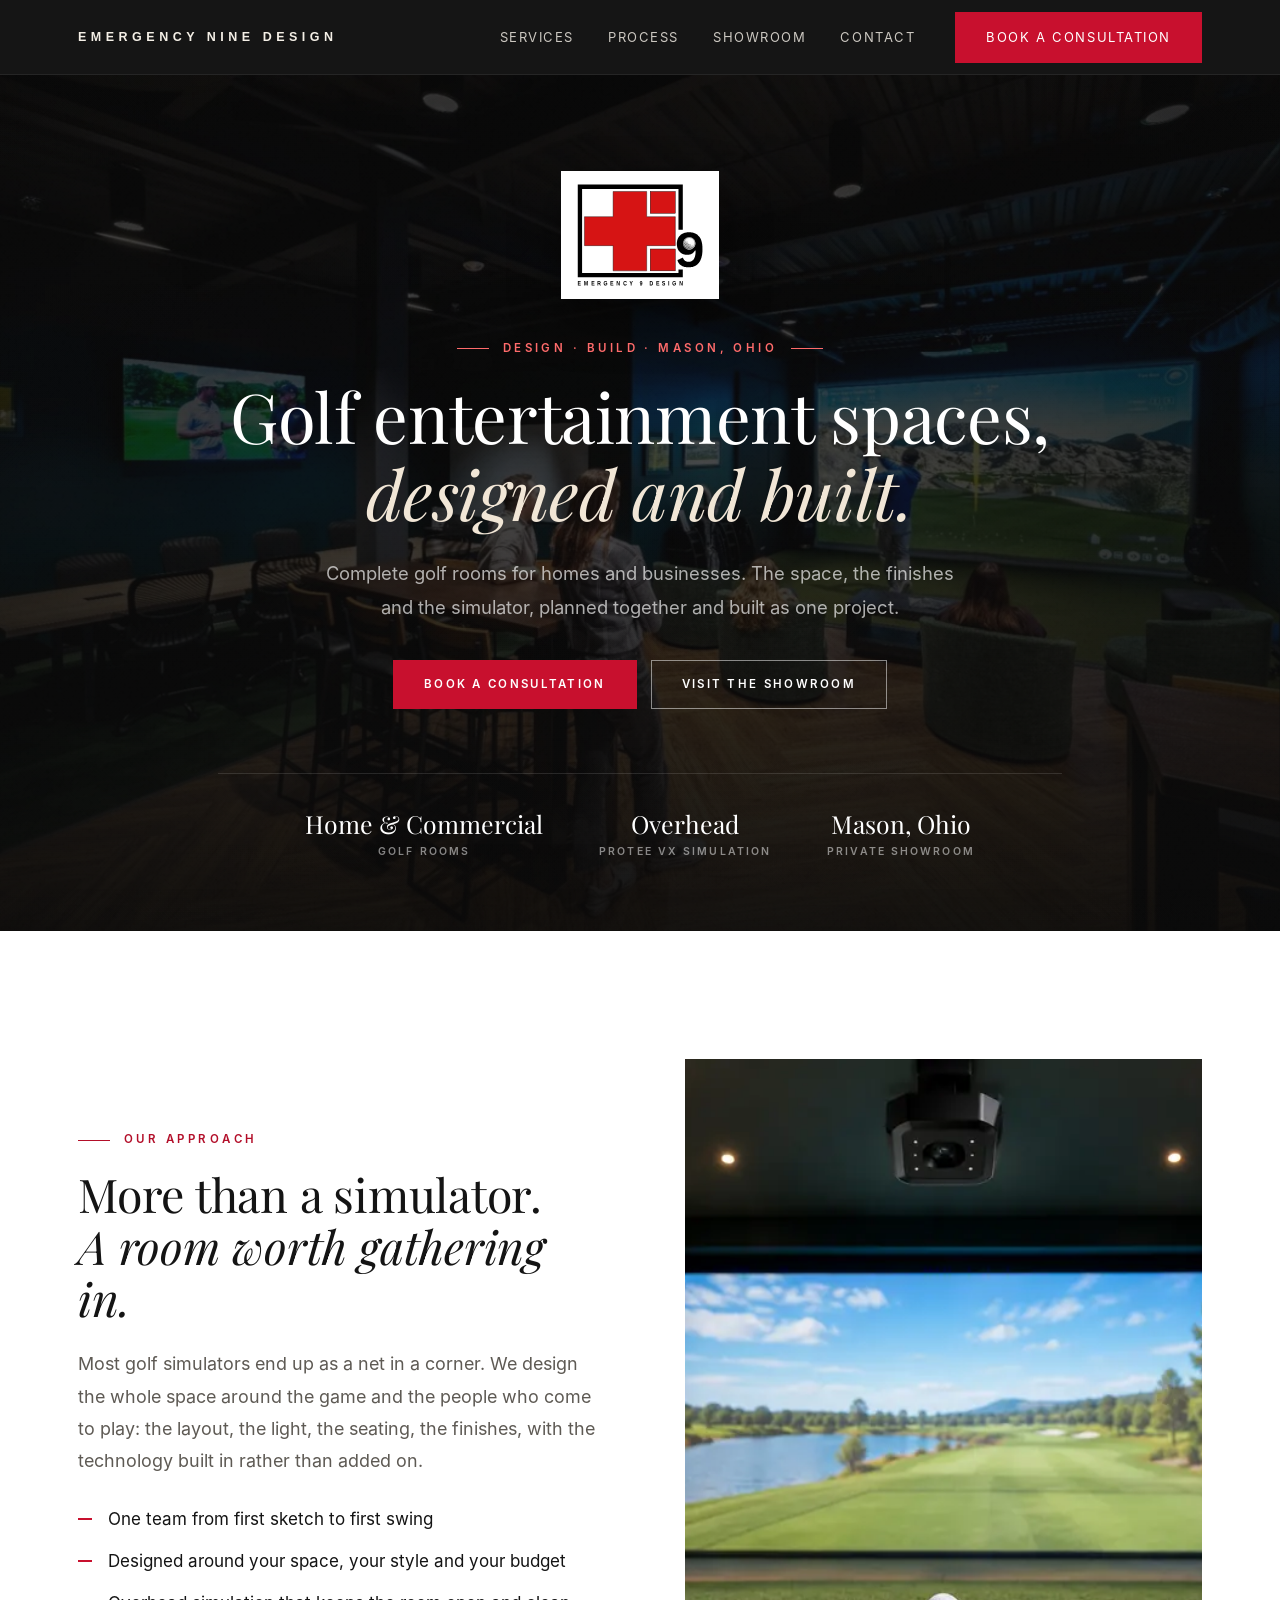
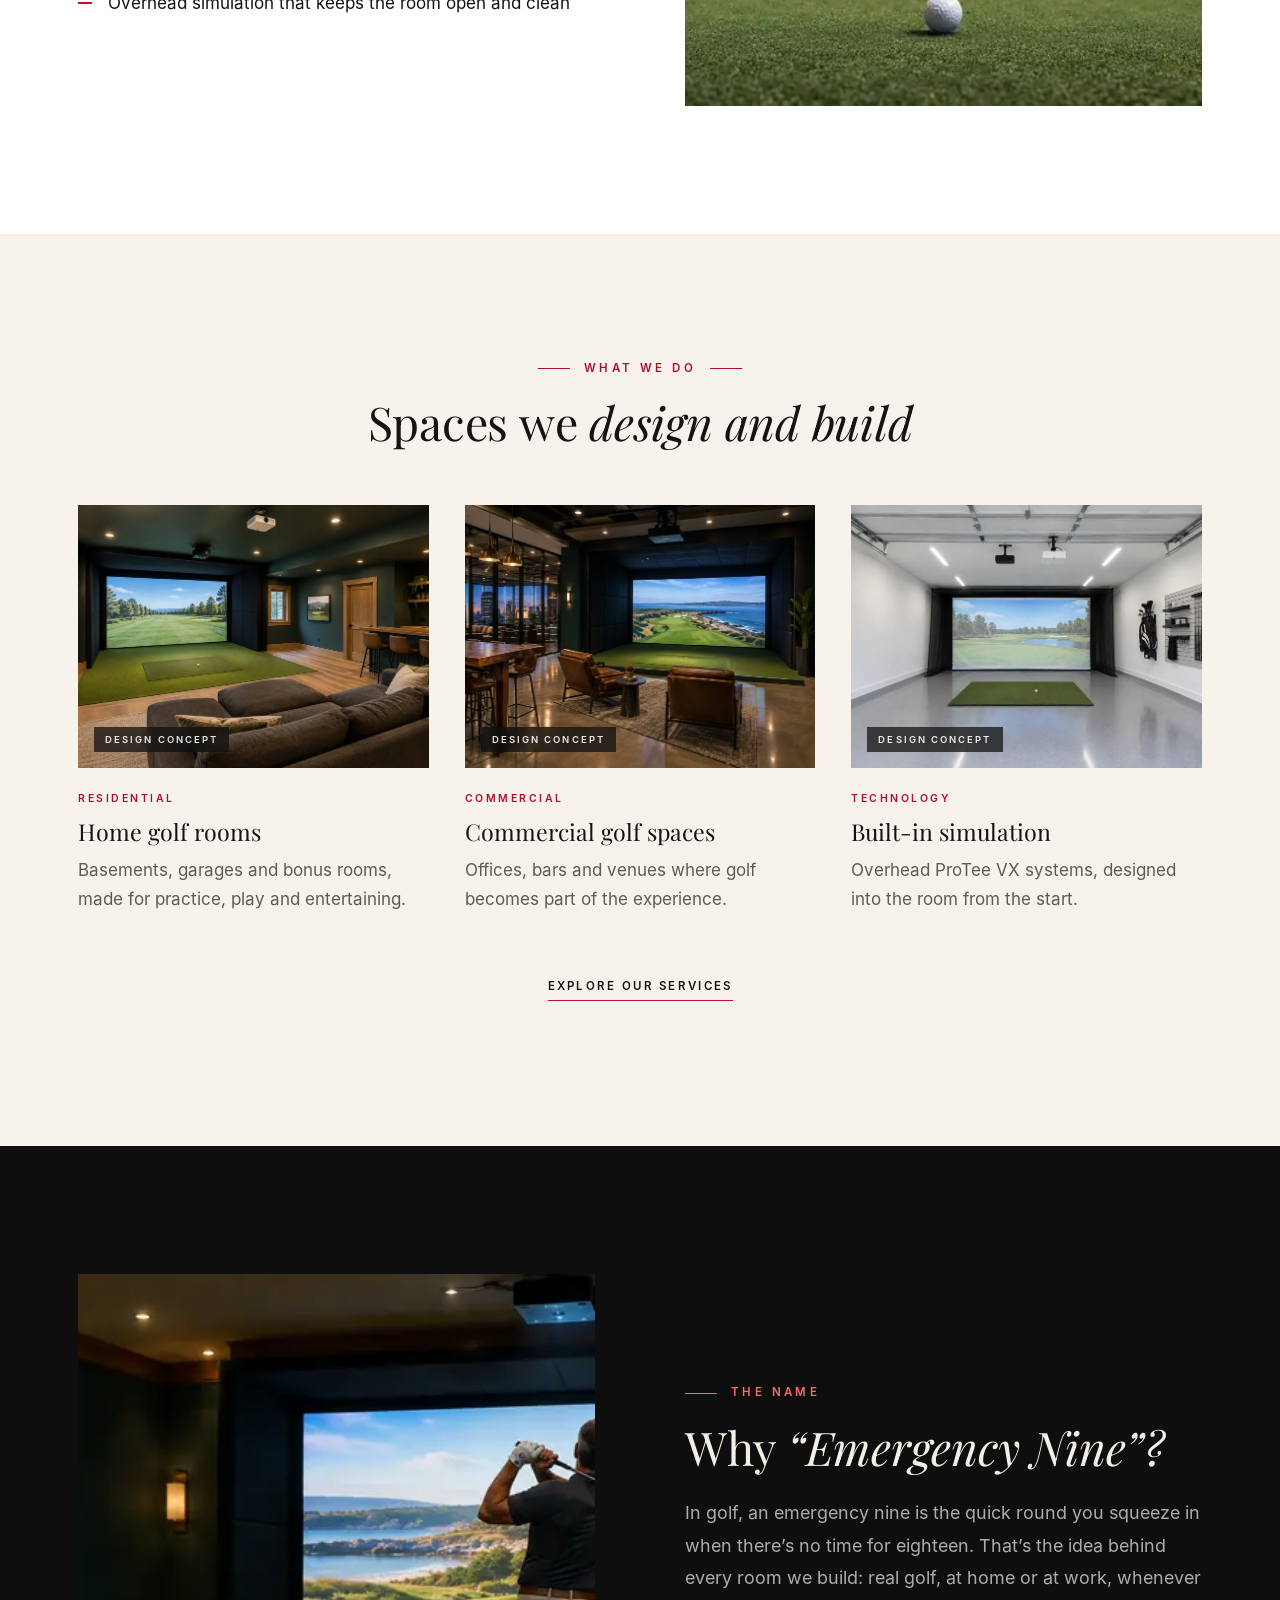
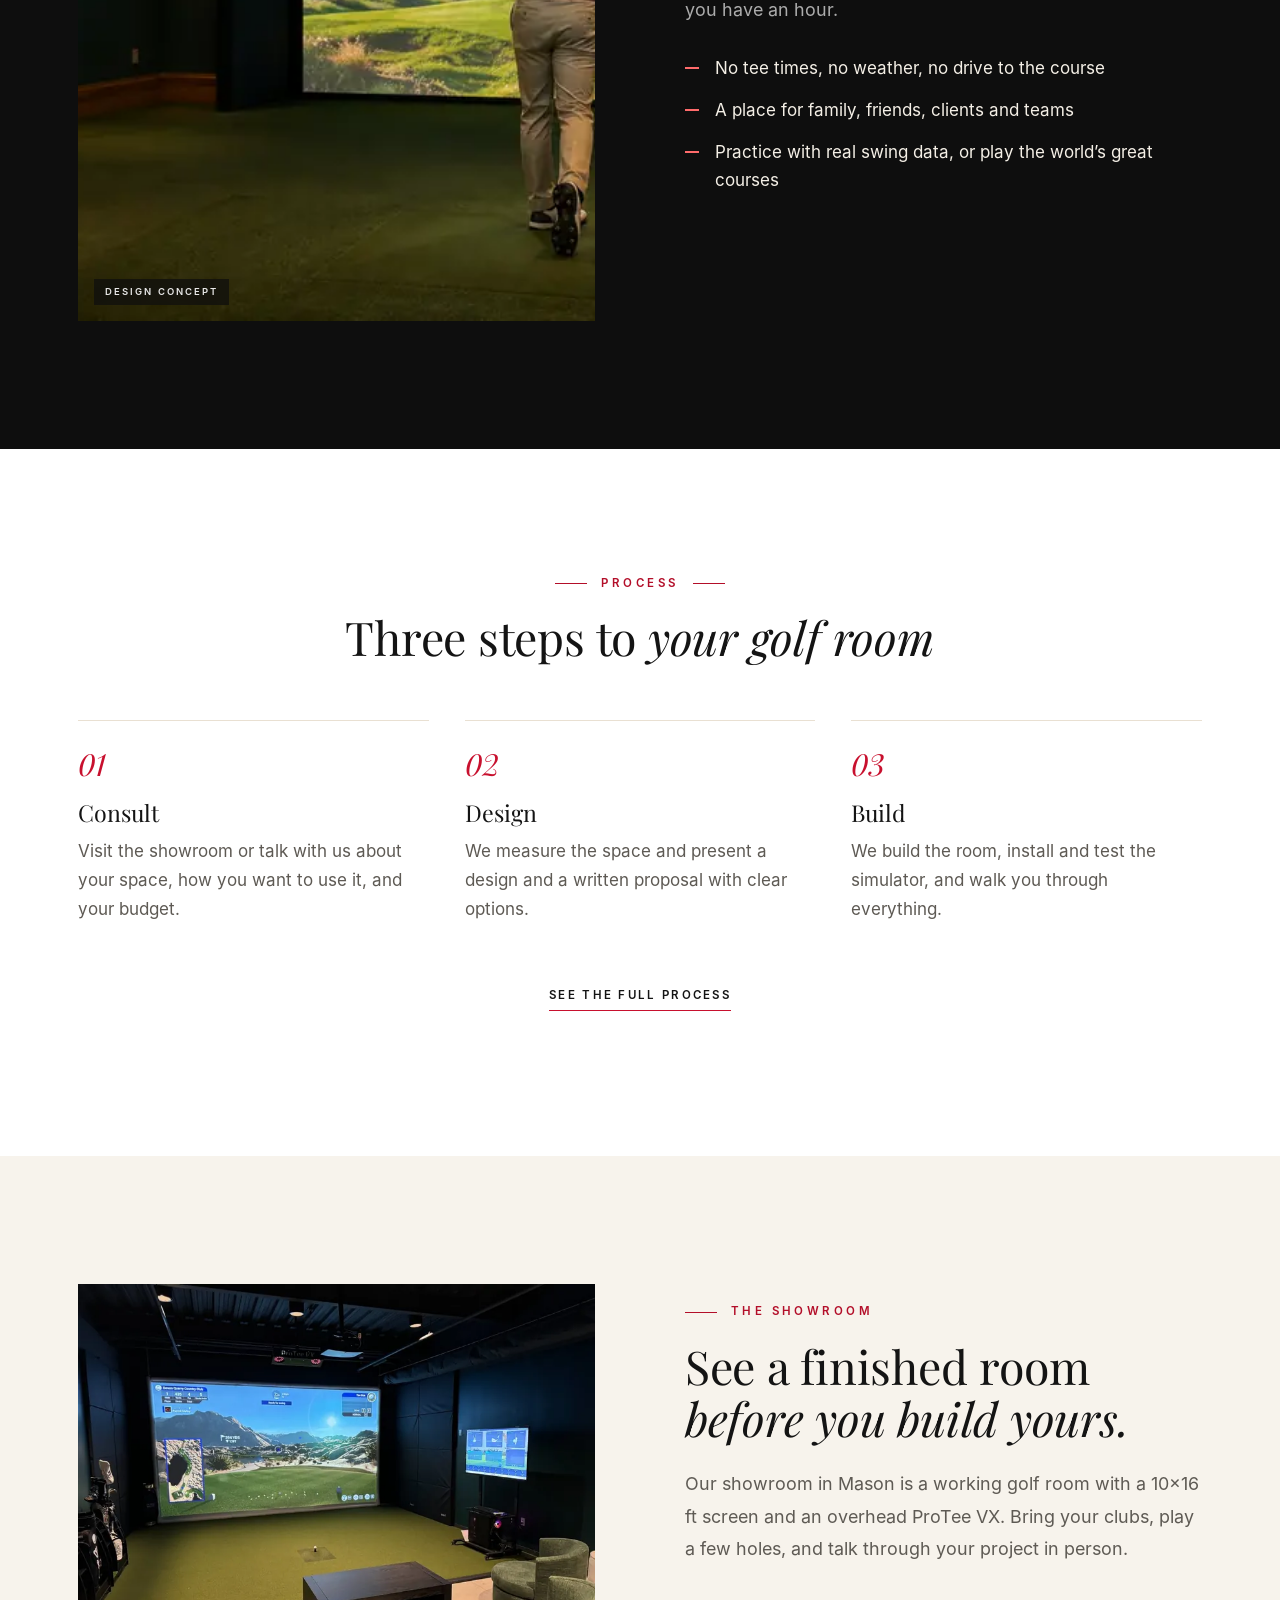
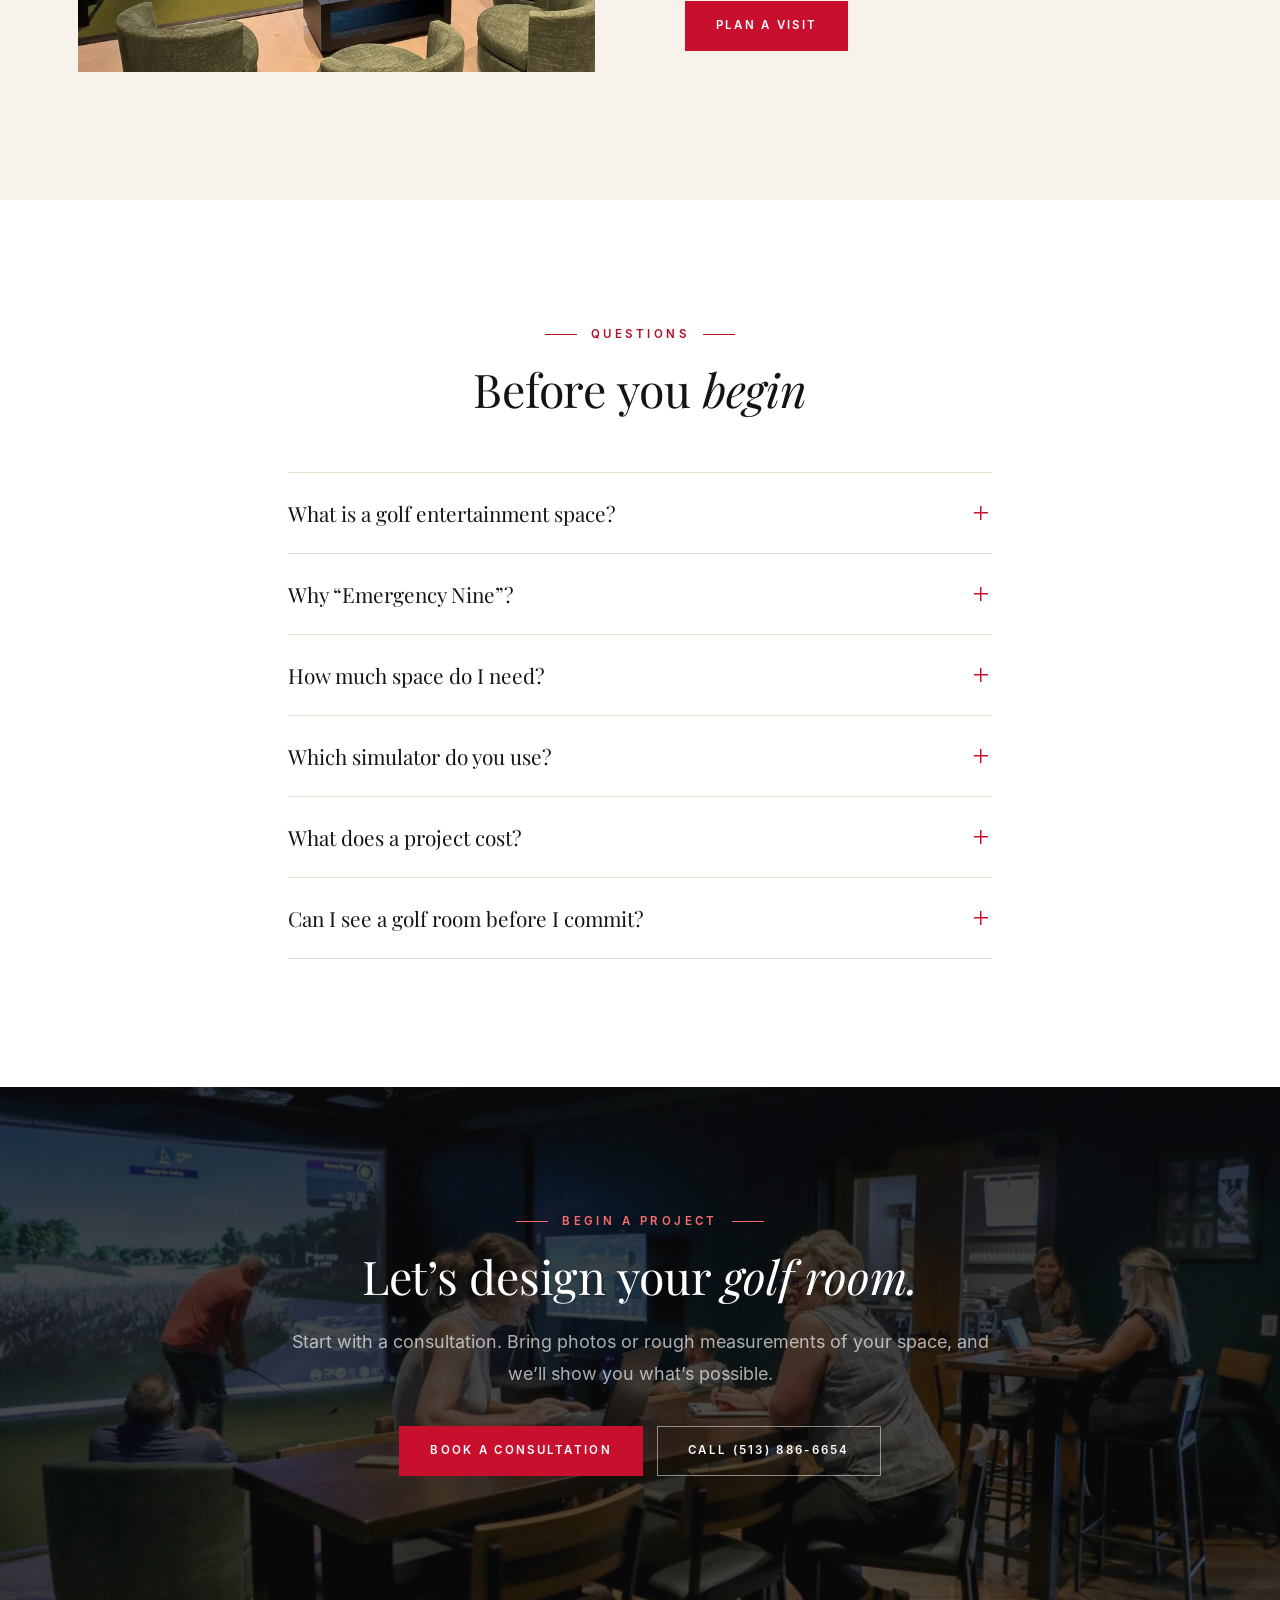
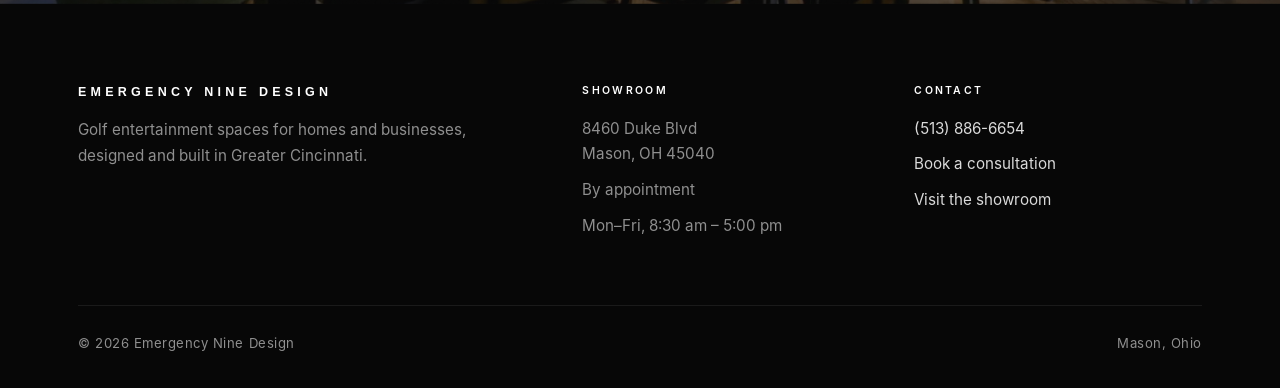
==== commit 27f4c120: "Elevate the whole site: Revelance-style hero, serif type, refined pages - Home hero: full-screen rea" ====
--- a/index.html
+++ b/index.html
@@ -12,13 +12,13 @@
 <meta property="og:title" content="Emergency Nine Design | Golf Entertainment Spaces, Designed and Built">
 <meta property="og:description" content="Emergency Nine Design designs and builds golf entertainment spaces for homes and businesses around Cincinnati, with overhead golf simulation built in. Showroom in Mason, Ohio.">
 <meta property="og:url" content="https://e9design.net/">
-<meta property="og:image" content="https://e9design.net/images/ai-home-swing.jpg">
+<meta property="og:image" content="https://e9design.net/images/showroom-wide.jpg">
 <meta name="twitter:card" content="summary_large_image">
 <meta name="theme-color" content="#0E0E0E">
-<link rel="icon" href="/favicon.svg?v=2" type="image/svg+xml">
-<link rel="icon" href="/favicon.ico?v=2" sizes="48x48">
-<link rel="apple-touch-icon" href="/apple-touch-icon.png?v=2">
-<link rel="preload" href="/fonts/inter-display-light.woff2" as="font" type="font/woff2" crossorigin>
+<link rel="icon" href="/favicon.svg?v=3" type="image/svg+xml">
+<link rel="icon" href="/favicon.ico?v=3" sizes="48x48">
+<link rel="apple-touch-icon" href="/apple-touch-icon.png?v=3">
+<link rel="preload" href="/fonts/playfair-display.woff2" as="font" type="font/woff2" crossorigin>
 <link rel="preload" href="/fonts/inter-regular.woff2" as="font" type="font/woff2" crossorigin>
 <link rel="stylesheet" href="/css/site.css">
 <script type="application/ld+json">{
@@ -73,7 +73,7 @@
    "name": "What is a golf entertainment space?",
    "acceptedAnswer": {
     "@type": "Answer",
-    "text": "A room built around golf and the people who come to play: a simulator bay, the right lighting and sound, seating, a place to set a drink, and finishes that make it feel like part of your home or business. We design and build the whole room, not just the simulator."
+    "text": "A room built around golf and the people who gather to play: the simulator bay, lighting, sound, seating, a place to set a drink, and finishes that make it feel like part of your home or business. We design and build the whole room, not just the simulator."
    }
   },
   {
@@ -81,7 +81,7 @@
    "name": "Why “Emergency Nine”?",
    "acceptedAnswer": {
     "@type": "Answer",
-    "text": "In golf, an emergency nine is the quick round you squeeze in when there’s no time for eighteen. A golf room at home or work makes that possible any night of the week."
+    "text": "In golf, an emergency nine is the quick round you squeeze in when there’s no time for eighteen. A golf room at home or at work makes that round possible any evening of the week."
    }
   },
   {
@@ -89,15 +89,15 @@
    "name": "How much space do I need?",
    "acceptedAnswer": {
     "@type": "Answer",
-    "text": "A common starting point is a ceiling of about 9–10 feet, a width of 12–16 feet and a depth of 15–20 feet, but every room is different, and ceiling height matters most for a full driver swing. We measure your space and tell you honestly what will work before you commit to anything."
-   }
-  },
-  {
-   "@type": "Question",
-   "name": "What simulator do you use?",
-   "acceptedAnswer": {
-    "@type": "Answer",
-    "text": "Most of our builds use the ProTee VX, an overhead launch monitor mounted on the ceiling above the hitting area. Nothing sits on the floor, and the room stays clean and open."
+    "text": "A common starting point is a ceiling of about 9–10 feet, a width of 12–16 feet and a depth of 15–20 feet. Ceiling height matters most for a full driver swing. We measure your space and tell you honestly what will work before you commit to anything."
+   }
+  },
+  {
+   "@type": "Question",
+   "name": "Which simulator do you use?",
+   "acceptedAnswer": {
+    "@type": "Answer",
+    "text": "Most of our builds use the ProTee VX, an overhead launch monitor mounted on the ceiling above the hitting area. Nothing sits on the floor, so the room stays open and uncluttered."
    }
   },
   {
@@ -105,7 +105,7 @@
    "name": "What does a project cost?",
    "acceptedAnswer": {
     "@type": "Answer",
-    "text": "It depends on the size of the space, the finishes and the technology. After a consultation and a look at your space, you get a written proposal with clear options."
+    "text": "It depends on the size of the space, the finishes and the technology. After a consultation and a look at your space, you receive a written proposal with clear options."
    }
   },
   {
@@ -113,12 +113,12 @@
    "name": "Can I see a golf room before I commit?",
    "acceptedAnswer": {
     "@type": "Answer",
-    "text": "Yes. Our showroom in Mason is a working golf room you can play in. Book a visit and bring your clubs."
+    "text": "Yes. Our showroom in Mason is a working golf room. Book a visit, bring your clubs, and play a few holes."
    }
   }
  ]
 }</script>
-<link rel="preload" as="image" type="image/webp" imagesrcset="/images/ai-home-swing-sm.webp 800w, /images/ai-home-swing-lg.webp 1400w" imagesizes="100vw">
+<link rel="preload" as="image" type="image/webp" imagesrcset="/images/showroom-wide-sm.webp 800w, /images/showroom-wide-lg.webp 1400w" imagesizes="100vw">
 </head>
 <body>
 <a class="skip" href="#main">Skip to main content</a>
@@ -137,31 +137,21 @@
 </header>
 <main id="main">
 <section class="hero">
-  <picture><source type="image/webp" srcset="/images/ai-home-swing-sm.webp 800w, /images/ai-home-swing-lg.webp 1400w" sizes="100vw"><img src="/images/ai-home-swing.jpg" width="1200" height="675" alt="Golfer mid-swing in a dark home golf room facing a large screen showing a seaside golf hole" fetchpriority="high"></picture>
-  <div class="wrap">
-    <div class="logo-tile"><img src="/images/logo/e9-logo.svg" width="652" height="528" alt="Emergency 9 Design logo: a red cross and the number 9 with a golf ball"></div>
-    <div>
-      <p class="eyebrow">Design · Build · Mason, Ohio</p>
-      <h1>Golf entertainment spaces, designed and built.</h1>
-      <p class="lead">We design and build complete golf rooms for homes and businesses: the space, the finishes and the simulator, done as one project.</p>
-      <div class="actions">
-        <a class="btn" href="/contact/">Book a Consultation</a>
-        <a class="btn btn-ghost" href="/services/">Our Services</a>
-      </div>
-    </div>
-  </div>
-</section>
-
-<section class="ivory">
-  <div class="wrap">
-    <div class="head">
-      <p class="eyebrow">What we do</p>
-      <h2 class="rule">From first sketch to first swing.</h2>
-    </div>
-    <div class="grid g3">
-      <div class="feature"><figure class="photo"><picture><source type="image/webp" srcset="/images/ai-basement-sm.webp 800w, /images/ai-basement-lg.webp 1400w" sizes="(max-width: 860px) 100vw, 370px"><img src="/images/ai-basement.jpg" width="1200" height="800" alt="Basement golf room with a large screen, turf hitting area, sectional sofa and a bar" loading="lazy" decoding="async"></picture><span class="tag">Design concept</span></figure><h3>Home golf rooms</h3><p>Basements, garages and bonus rooms, designed for golf and for entertaining.</p></div>
-      <div class="feature"><figure class="photo"><picture><source type="image/webp" srcset="/images/ai-commercial-sm.webp 800w, /images/ai-commercial-lg.webp 1400w" sizes="(max-width: 860px) 100vw, 370px"><img src="/images/ai-commercial.jpg" width="1200" height="800" alt="Commercial golf lounge with leather chairs, a high-top table and city views" loading="lazy" decoding="async"></picture><span class="tag">Design concept</span></figure><h3>Commercial golf spaces</h3><p>Offices, bars and venues where golf is part of the experience.</p></div>
-      <div class="feature"><figure class="photo"><picture><source type="image/webp" srcset="/images/ai-garage-sm.webp 800w, /images/ai-garage-lg.webp 1400w" sizes="(max-width: 860px) 100vw, 370px"><img src="/images/ai-garage.jpg" width="1200" height="800" alt="Garage golf room with an overhead launch monitor, retractable screen and turf mat" loading="lazy" decoding="async"></picture><span class="tag">Design concept</span></figure><h3>Built-in simulation</h3><p>Overhead ProTee VX systems, designed into the room, not added after.</p></div>
+  <div class="hero-bg"><picture><source type="image/webp" srcset="/images/showroom-wide-sm.webp 800w, /images/showroom-wide-lg.webp 1400w" sizes="100vw"><img src="/images/showroom-wide.jpg" width="1200" height="675" alt="Golfer hitting a shot on the large screen in the Emergency Nine showroom while guests relax nearby" fetchpriority="high"></picture></div>
+  <div class="hero-overlay"></div><div class="grain"></div>
+  <div class="hero-content">
+    <div class="hero-logo rise"><img src="/images/logo/e9-logo.svg" width="652" height="528" alt="Emergency 9 Design logo: a red cross and the number 9 with a golf ball"></div>
+    <div class="center"><p class="eyebrow rise d1">Design · Build · Mason, Ohio</p></div>
+    <h1 class="rise d2">Golf entertainment spaces, <em>designed and built.</em></h1>
+    <p class="lead rise d3">Complete golf rooms for homes and businesses. The space, the finishes and the simulator, planned together and built as one project.</p>
+    <div class="actions center rise d4">
+      <a class="btn" href="/contact/">Book a Consultation</a>
+      <a class="btn btn-ghost" href="/showroom/">Visit the Showroom</a>
+    </div>
+    <div class="hero-facts rise d5">
+      <div><b>Home &amp; Commercial</b><span>Golf rooms</span></div>
+      <div><b>Overhead</b><span>ProTee VX simulation</span></div>
+      <div><b>Mason, Ohio</b><span>Private showroom</span></div>
     </div>
   </div>
 </section>
@@ -169,67 +159,101 @@
 <section>
   <div class="wrap split">
     <div>
-      <p class="eyebrow">The name</p>
-      <h2 class="rule">Why “Emergency Nine”?</h2>
-      <p class="lead" style="margin-top:24px">In golf, an emergency nine is the quick round you squeeze in when there’s no time for eighteen. That’s the idea behind every room we build: real golf, at home or at work, whenever you have an hour.</p>
+      <p class="eyebrow">Our approach</p>
+      <h2>More than a simulator.<br><em>A room worth gathering in.</em></h2>
+      <p class="lead">Most golf simulators end up as a net in a corner. We design the whole space around the game and the people who come to play: the layout, the light, the seating, the finishes, with the technology built in rather than added on.</p>
       <ul class="checks">
-        <li>No tee times, no weather, no drive to the course</li>
-        <li>A room for friends, family, clients and teams, not just a net in a corner</li>
+        <li>One team from first sketch to first swing</li>
         <li>Designed around your space, your style and your budget</li>
+        <li>Overhead simulation that keeps the room open and clean</li>
       </ul>
     </div>
-    <figure class="photo"><picture><source type="image/webp" srcset="/images/ai-basement-sm.webp 800w, /images/ai-basement-lg.webp 1400w" sizes="(max-width: 860px) 100vw, 560px"><img src="/images/ai-basement.jpg" width="1200" height="800" alt="Finished basement golf room with a bar and lounge seating" loading="lazy" decoding="async"></picture><span class="tag">Design concept</span></figure>
+    <figure class="photo r45"><picture><source type="image/webp" srcset="/images/ai-overhead-monitor-sm.webp 800w, /images/ai-overhead-monitor-lg.webp 1400w" sizes="(max-width: 880px) 100vw, 560px"><img src="/images/ai-overhead-monitor.jpg" width="1200" height="800" alt="Golf room with an overhead launch monitor on the ceiling and a clear, open hitting area" loading="lazy" decoding="async"></picture></figure>
+  </div>
+</section>
+
+<section class="ivory">
+  <div class="wrap">
+    <div class="head center">
+      <p class="eyebrow">What we do</p>
+      <h2>Spaces we <em>design and build</em></h2>
+    </div>
+    <div class="grid g3">
+      <div class="feature"><figure class="photo r43"><picture><source type="image/webp" srcset="/images/ai-basement-sm.webp 800w, /images/ai-basement-lg.webp 1400w" sizes="(max-width: 960px) 100vw, 370px"><img src="/images/ai-basement.jpg" width="1200" height="800" alt="Basement golf room with sofa seating and a bar" loading="lazy" decoding="async"></picture><span class="tag">Design concept</span></figure><span class="num">Residential</span><h3>Home golf rooms</h3><p>Basements, garages and bonus rooms, made for practice, play and entertaining.</p></div>
+      <div class="feature"><figure class="photo r43"><picture><source type="image/webp" srcset="/images/ai-commercial-sm.webp 800w, /images/ai-commercial-lg.webp 1400w" sizes="(max-width: 960px) 100vw, 370px"><img src="/images/ai-commercial.jpg" width="1200" height="800" alt="Commercial golf lounge with leather chairs and a high-top table" loading="lazy" decoding="async"></picture><span class="tag">Design concept</span></figure><span class="num">Commercial</span><h3>Commercial golf spaces</h3><p>Offices, bars and venues where golf becomes part of the experience.</p></div>
+      <div class="feature"><figure class="photo r43"><picture><source type="image/webp" srcset="/images/ai-garage-sm.webp 800w, /images/ai-garage-lg.webp 1400w" sizes="(max-width: 960px) 100vw, 370px"><img src="/images/ai-garage.jpg" width="1200" height="800" alt="Garage golf room with a ceiling-mounted launch monitor and turf mat" loading="lazy" decoding="async"></picture><span class="tag">Design concept</span></figure><span class="num">Technology</span><h3>Built-in simulation</h3><p>Overhead ProTee VX systems, designed into the room from the start.</p></div>
+    </div>
+    <p class="center" style="margin-top:56px"><a class="text-link" href="/services/">Explore our services</a></p>
   </div>
 </section>
 
 <section class="dark">
   <div class="wrap split flip">
     <div>
+      <p class="eyebrow">The name</p>
+      <h2>Why <em>“Emergency Nine”?</em></h2>
+      <p class="lead">In golf, an emergency nine is the quick round you squeeze in when there’s no time for eighteen. That’s the idea behind every room we build: real golf, at home or at work, whenever you have an hour.</p>
+      <ul class="checks">
+        <li>No tee times, no weather, no drive to the course</li>
+        <li>A place for family, friends, clients and teams</li>
+        <li>Practice with real swing data, or play the world’s great courses</li>
+      </ul>
+    </div>
+    <figure class="photo r45"><picture><source type="image/webp" srcset="/images/ai-home-swing-sm.webp 800w, /images/ai-home-swing-lg.webp 1400w" sizes="(max-width: 880px) 100vw, 560px"><img src="/images/ai-home-swing.jpg" width="1200" height="675" alt="Golfer mid-swing in a dark home golf room facing a large screen showing a seaside golf hole" loading="lazy" decoding="async"></picture><span class="tag">Design concept</span></figure>
+  </div>
+</section>
+
+<section>
+  <div class="wrap">
+    <div class="head center">
+      <p class="eyebrow">Process</p>
+      <h2>Three steps to <em>your golf room</em></h2>
+    </div>
+    <div class="grid g3 steps">
+      <div class="step"><h3>Consult</h3><p>Visit the showroom or talk with us about your space, how you want to use it, and your budget.</p></div>
+      <div class="step"><h3>Design</h3><p>We measure the space and present a design and a written proposal with clear options.</p></div>
+      <div class="step"><h3>Build</h3><p>We build the room, install and test the simulator, and walk you through everything.</p></div>
+    </div>
+    <p class="center" style="margin-top:56px"><a class="text-link" href="/process/">See the full process</a></p>
+  </div>
+</section>
+
+<section class="ivory">
+  <div class="wrap split">
+    <figure class="photo r43"><picture><source type="image/webp" srcset="/images/simulator-bay-sm.webp 800w, /images/simulator-bay-lg.webp 1400w" sizes="(max-width: 860px) 100vw, 560px"><img src="/images/simulator-bay.jpg" width="1200" height="900" alt="The showroom golf bay with a 10 by 16 foot screen and lounge chairs" loading="lazy" decoding="async"></picture></figure>
+    <div>
       <p class="eyebrow">The showroom</p>
-      <h2 class="rule">See a finished golf room first.</h2>
-      <p class="lead" style="margin-top:24px">Our showroom in Mason is a working golf room with a 10×16 ft screen and an overhead ProTee VX. Bring your clubs, play a few holes, and talk through your project with us.</p>
-      <div class="actions"><a class="btn" href="/showroom/">Visit the Showroom</a></div>
-    </div>
-    <figure class="photo"><picture><source type="image/webp" srcset="/images/showroom-in-use-sm.webp 800w, /images/showroom-in-use-lg.webp 1400w" sizes="(max-width: 860px) 100vw, 560px"><img src="/images/showroom-in-use.jpg" width="1200" height="770" alt="People working at tables while a golfer plays on the screen behind them in the Mason showroom" loading="lazy" decoding="async"></picture></figure>
+      <h2>See a finished room <em>before you build yours.</em></h2>
+      <p class="lead">Our showroom in Mason is a working golf room with a 10×16 ft screen and an overhead ProTee VX. Bring your clubs, play a few holes, and talk through your project in person.</p>
+      <div class="actions"><a class="btn" href="/showroom/">Plan a Visit</a></div>
+    </div>
   </div>
 </section>
 
 <section>
-  <div class="wrap">
-    <div class="head">
-      <p class="eyebrow">Process</p>
-      <h2 class="rule">Three steps to your golf room.</h2>
-    </div>
-    <div class="grid g3 steps">
-      <div class="step"><h3>Consult</h3><p>Visit the showroom or talk with us by phone about your space, how you want to use it, and your budget.</p></div>
-      <div class="step"><h3>Design</h3><p>We measure your space and give you a design and a written proposal with clear options.</p></div>
-      <div class="step"><h3>Build</h3><p>We build the room, install and test the simulator, and show you how everything works.</p></div>
-    </div>
-    <p style="margin-top:34px"><a href="/process/">See the full process →</a></p>
-  </div>
-</section>
-
-<section class="ivory">
-  <div class="wrap" style="max-width:860px">
+  <div class="wrap narrow">
     <div class="head center">
       <p class="eyebrow">Questions</p>
-      <h2 class="rule center">Common questions</h2>
-    </div>
-    <details><summary>What is a golf entertainment space?</summary><p>A room built around golf and the people who come to play: a simulator bay, the right lighting and sound, seating, a place to set a drink, and finishes that make it feel like part of your home or business. We design and build the whole room, not just the simulator.</p></details>
-    <details><summary>Why “Emergency Nine”?</summary><p>In golf, an emergency nine is the quick round you squeeze in when there’s no time for eighteen. A golf room at home or work makes that possible any night of the week.</p></details>
-    <details><summary>How much space do I need?</summary><p>A common starting point is a ceiling of about 9–10 feet, a width of 12–16 feet and a depth of 15–20 feet, but every room is different, and ceiling height matters most for a full driver swing. We measure your space and tell you honestly what will work before you commit to anything.</p></details>
-    <details><summary>What simulator do you use?</summary><p>Most of our builds use the ProTee VX, an overhead launch monitor mounted on the ceiling above the hitting area. Nothing sits on the floor, and the room stays clean and open.</p></details>
-    <details><summary>What does a project cost?</summary><p>It depends on the size of the space, the finishes and the technology. After a consultation and a look at your space, you get a written proposal with clear options.</p></details>
-    <details><summary>Can I see a golf room before I commit?</summary><p>Yes. Our showroom in Mason is a working golf room you can play in. Book a visit and bring your clubs.</p></details>
+      <h2>Before you <em>begin</em></h2>
+    </div>
+    <div class="faq">
+      <details><summary>What is a golf entertainment space?</summary><p>A room built around golf and the people who gather to play: the simulator bay, lighting, sound, seating, a place to set a drink, and finishes that make it feel like part of your home or business. We design and build the whole room, not just the simulator.</p></details>
+      <details><summary>Why “Emergency Nine”?</summary><p>In golf, an emergency nine is the quick round you squeeze in when there’s no time for eighteen. A golf room at home or at work makes that round possible any evening of the week.</p></details>
+      <details><summary>How much space do I need?</summary><p>A common starting point is a ceiling of about 9–10 feet, a width of 12–16 feet and a depth of 15–20 feet. Ceiling height matters most for a full driver swing. We measure your space and tell you honestly what will work before you commit to anything.</p></details>
+      <details><summary>Which simulator do you use?</summary><p>Most of our builds use the ProTee VX, an overhead launch monitor mounted on the ceiling above the hitting area. Nothing sits on the floor, so the room stays open and uncluttered.</p></details>
+      <details><summary>What does a project cost?</summary><p>It depends on the size of the space, the finishes and the technology. After a consultation and a look at your space, you receive a written proposal with clear options.</p></details>
+      <details><summary>Can I see a golf room before I commit?</summary><p>Yes. Our showroom in Mason is a working golf room. Book a visit, bring your clubs, and play a few holes.</p></details>
+    </div>
   </div>
 </section>
 </main>
-<section class="cta">
-  <div class="wrap center">
-    <p class="eyebrow">Start a project</p>
-    <h2 class="rule center">Let’s design your golf room.</h2>
-    <p class="lead" style="margin-top:24px">Book a free consultation. Bring photos or rough measurements of your space, and we’ll show you what’s possible.</p>
-    <div class="actions" style="justify-content:center">
+<section class="cta center">
+  <div class="hero-bg"><picture><source type="image/webp" srcset="/images/showroom-in-use-sm.webp 800w, /images/showroom-in-use-lg.webp 1400w" sizes="100vw"><img src="/images/showroom-in-use.jpg" width="1200" height="770" alt="" loading="lazy" decoding="async"></picture></div><div class="hero-overlay"></div><div class="grain"></div>
+  <div class="wrap narrow">
+    <p class="eyebrow">Begin a project</p>
+    <h2>Let’s design your <em>golf room.</em></h2>
+    <p class="lead">Start with a consultation. Bring photos or rough measurements of your space, and we’ll show you what’s possible.</p>
+    <div class="actions">
       <a class="btn" href="/contact/">Book a Consultation</a>
       <a class="btn btn-ghost" href="tel:+15138866654">Call (513) 886-6654</a>
     </div>
@@ -240,13 +264,13 @@
     <div class="foot-grid">
       <div>
         <p class="foot-brand">Emergency Nine Design</p>
-        <p style="max-width:30em">We design and build golf entertainment spaces for homes and businesses across Greater Cincinnati.</p>
+        <p style="max-width:28em">Golf entertainment spaces for homes and businesses, designed and built in Greater Cincinnati.</p>
       </div>
       <div>
         <h3>Showroom</h3>
         <ul>
           <li>8460 Duke Blvd<br>Mason, OH 45040</li>
-          <li>Visits by appointment</li>
+          <li>By appointment</li>
           <li>Mon–Fri, 8:30 am – 5:00 pm</li>
         </ul>
       </div>
@@ -255,11 +279,11 @@
         <ul>
           <li><a href="tel:+15138866654">(513) 886-6654</a></li>
           <li><a href="/contact/">Book a consultation</a></li>
-          <li><a href="/services/">Our services</a></li>
+          <li><a href="/showroom/">Visit the showroom</a></li>
         </ul>
       </div>
     </div>
-    <div class="foot-base">© 2026 Emergency Nine Design · Mason, Ohio</div>
+    <div class="foot-base"><span>© 2026 Emergency Nine Design</span><span>Mason, Ohio</span></div>
   </div>
 </footer>
 <div class="mobile-contact"><a href="tel:+15138866654">Call</a><a href="/contact/">Consultation</a></div>
--- a/css/site.css
+++ b/css/site.css
@@ -1,13 +1,15 @@
 /* Emergency Nine Design — one stylesheet for every page.
    Palette (enforced by .github/scripts/site_rules.py):
-   --black     #0E0E0E  header, hero, dark sections
+   --black     #0E0E0E  header, heroes, dark sections
    --ink       #141414  body text on light
    --ivory     #F7F3EC  light sections
    --red       #C8102E  buttons and accent lines (from the logo)
    --red-light #FF6B6B  small red text on dark backgrounds
    --red-dark  #B30E29  small red text on light backgrounds
-   Red stays small: buttons, labels, thin lines. Never large red areas. */
-@font-face { font-family: "Inter Display"; font-weight: 300; font-display: swap; src: url(/fonts/inter-display-light.woff2) format("woff2"); }
+   Red stays small: buttons, labels, thin lines. Never large red areas.
+   Type: Playfair Display (headings, one italic accent word), Inter (text). */
+@font-face { font-family: "Playfair Display"; font-style: normal; font-weight: 400 700; font-display: swap; src: url(/fonts/playfair-display.woff2) format("woff2"); }
+@font-face { font-family: "Playfair Display"; font-style: italic; font-weight: 400; font-display: swap; src: url(/fonts/playfair-display-italic.woff2) format("woff2"); }
 @font-face { font-family: "Inter"; font-weight: 400; font-display: swap; src: url(/fonts/inter-regular.woff2) format("woff2"); }
 @font-face { font-family: "Inter"; font-weight: 600; font-display: swap; src: url(/fonts/inter-semibold.woff2) format("woff2"); }
 :root {
@@ -18,167 +20,266 @@
   --red-light: #FF6B6B;
   --red-dark: #B30E29;
   --muted: #5E5A54;
+  --soft: #E9E0D2;
   --line: #E4DED3;
-  --max: 1160px;
+  --max: 1180px;
   --body: "Inter", system-ui, -apple-system, "Segoe UI", Roboto, Arial, sans-serif;
-  --display: "Inter Display", "Inter", system-ui, sans-serif;
+  --serif: "Playfair Display", Georgia, "Times New Roman", serif;
   --mark: Arial, "Helvetica Neue", Helvetica, sans-serif;
 }
 *, *::before, *::after { box-sizing: border-box; }
 html { -webkit-text-size-adjust: 100%; scroll-behavior: smooth; }
-body { margin: 0; font: 400 17px/1.65 var(--body); color: var(--ink); background: #fff; }
-img, svg { max-width: 100%; height: auto; display: block; }
-a { color: var(--red-dark); }
+body { margin: 0; font: 400 17px/1.7 var(--body); color: var(--ink); background: #fff; -webkit-font-smoothing: antialiased; }
+img, svg, picture { display: block; max-width: 100%; height: auto; }
+a { color: var(--red-dark); text-underline-offset: 3px; }
 a:hover { color: var(--ink); }
-h1, h2, h3 { margin: 0 0 .5em; }
-h1, h2 { font-family: var(--display); font-weight: 300; letter-spacing: -.015em; line-height: 1.06; }
-h1 { font-size: clamp(2.4rem, 5.4vw, 3.6rem); }
-h2 { font-size: clamp(1.9rem, 3.6vw, 2.6rem); }
-h3 { font-size: 1.2rem; font-weight: 600; line-height: 1.3; letter-spacing: -.005em; }
+h1, h2, h3 { margin: 0 0 .5em; font-weight: 400; }
+h1, h2 { font-family: var(--serif); letter-spacing: -.005em; line-height: 1.12; }
+h1 { font-size: clamp(2.5rem, 5.6vw, 4.3rem); }
+h2 { font-size: clamp(2rem, 3.8vw, 2.9rem); }
+h1 em, h2 em { font-style: italic; }
+h3 { font-family: var(--serif); font-size: 1.45rem; line-height: 1.25; }
 p { margin: 0 0 1em; }
-.wrap { max-width: var(--max); margin: 0 auto; padding: 0 24px; }
+.wrap { max-width: var(--max); margin: 0 auto; padding: 0 28px; }
+.narrow { max-width: 760px; }
 .skip { position: absolute; left: -9999px; }
 .skip:focus { left: 12px; top: 12px; background: #fff; padding: 8px 12px; z-index: 99; }
-.eyebrow { font: 600 .74rem/1.2 var(--body); letter-spacing: .24em; text-transform: uppercase; color: var(--red-dark); margin-bottom: 1.1em; }
-.dark .eyebrow, .hero .eyebrow, .page-hero .eyebrow, .cta .eyebrow { color: var(--red-light); }
-.rule::after { content: ""; display: block; width: 56px; height: 3px; background: var(--red); margin-top: 20px; }
-.center .rule::after, .rule.center::after { margin-left: auto; margin-right: auto; }
-.lead { font-size: 1.12rem; color: var(--muted); max-width: 42em; }
-.dark .lead, .hero .lead, .page-hero .lead { color: #D6D1C8; }
+
+/* Small capitals label with a short rule before it */
+.eyebrow { display: flex; align-items: center; gap: 14px; font: 600 11.5px/1.2 var(--body); letter-spacing: .3em; text-transform: uppercase; color: var(--red-dark); margin: 0 0 22px; }
+.eyebrow::before { content: ""; width: 32px; height: 1px; background: currentColor; flex: none; }
+.center .eyebrow { justify-content: center; }
+.center .eyebrow::after { content: ""; width: 32px; height: 1px; background: currentColor; flex: none; }
+.on-dark .eyebrow, .dark .eyebrow, .hero .eyebrow, .page-hero .eyebrow, .cta .eyebrow { color: var(--red-light); }
+.lead { font-size: 1.12rem; line-height: 1.8; color: var(--muted); max-width: 40em; }
+.center .lead { margin-left: auto; margin-right: auto; }
+.dark .lead, .hero .lead, .page-hero .lead, .cta .lead { color: rgba(255,255,255,.66); }
+.head { margin-bottom: 56px; }
+.head h2 { margin-bottom: 18px; }
 
 /* Header */
-.site-header { position: sticky; top: 0; z-index: 50; background: var(--black); color: #F4EFE6; }
-.site-header .wrap { display: flex; align-items: center; justify-content: space-between; height: 76px; gap: 20px; }
-.brand { font: 700 13.5px/1 var(--mark); letter-spacing: .34em; text-transform: uppercase; color: #F4EFE6; text-decoration: none; white-space: nowrap; }
+.site-header { position: sticky; top: 0; z-index: 50; background: rgba(14,14,14,.97); color: #F4EFE6; border-bottom: 1px solid rgba(255,255,255,.07); }
+.site-header .wrap { display: flex; align-items: center; justify-content: space-between; height: 74px; gap: 20px; }
+.brand { font: 700 12.5px/1 var(--mark); letter-spacing: .36em; text-transform: uppercase; color: #F4EFE6; text-decoration: none; white-space: nowrap; }
 .brand:hover { color: #fff; }
-.nav { display: flex; align-items: center; gap: 30px; }
-.nav a { color: #F4EFE6; text-decoration: none; font-size: .9rem; letter-spacing: .04em; }
-.nav a:hover, .nav a[aria-current="page"] { color: var(--red-light); }
-.nav .btn { color: #fff; }
-.menu-toggle { display: none; background: none; border: 1px solid rgba(255,255,255,.35); color: #F4EFE6; padding: 8px 12px; font: 600 .78rem/1 var(--body); letter-spacing: .14em; text-transform: uppercase; }
-@media (max-width: 900px) {
-  .brand { font-size: 11px; letter-spacing: .22em; }
+.nav { display: flex; align-items: center; gap: 34px; }
+.nav a { color: rgba(244,239,230,.82); text-decoration: none; font: 400 13px/1 var(--body); letter-spacing: .12em; text-transform: uppercase; }
+.nav a:hover, .nav a[aria-current="page"] { color: #fff; }
+.nav a[aria-current="page"] { box-shadow: 0 1px 0 var(--red-light); padding-bottom: 6px; margin-bottom: -7px; }
+.nav .btn { color: #fff; margin-left: 6px; }
+.menu-toggle { display: none; background: none; border: 1px solid rgba(255,255,255,.3); color: #F4EFE6; padding: 9px 14px; font: 600 11px/1 var(--body); letter-spacing: .18em; text-transform: uppercase; }
+@media (max-width: 960px) {
+  .brand { font-size: 10.5px; letter-spacing: .24em; }
   .menu-toggle { display: block; }
-  .nav { display: none; position: absolute; top: 76px; left: 0; right: 0; background: var(--black); flex-direction: column; align-items: stretch; gap: 0; padding: 6px 24px 22px; border-top: 1px solid rgba(255,255,255,.1); }
+  .nav { display: none; position: absolute; top: 74px; left: 0; right: 0; background: var(--black); flex-direction: column; align-items: stretch; gap: 0; padding: 8px 28px 26px; border-top: 1px solid rgba(255,255,255,.08); }
   .nav.open { display: flex; }
-  .nav a { padding: 14px 0; border-bottom: 1px solid rgba(255,255,255,.1); }
-  .nav .btn { margin-top: 16px; text-align: center; border-bottom: 0; }
+  .nav a { padding: 18px 0; border-bottom: 1px solid rgba(255,255,255,.08); font-size: 13px; }
+  .nav a[aria-current="page"] { box-shadow: none; padding-bottom: 18px; margin-bottom: 0; color: var(--red-light); }
+  .nav .btn { margin: 20px 0 0; text-align: center; border-bottom: 0; }
 }
 
 /* Buttons */
-.btn { display: inline-block; background: var(--red); color: #fff; text-decoration: none; font: 600 .78rem/1 var(--body); letter-spacing: .16em; text-transform: uppercase; padding: 16px 24px; border: 1px solid var(--red); cursor: pointer; transition: background .15s, border-color .15s; }
+.btn { display: inline-block; background: var(--red); color: #fff; text-decoration: none; font: 600 11.5px/1 var(--body); letter-spacing: .2em; text-transform: uppercase; padding: 18px 30px; border: 1px solid var(--red); cursor: pointer; transition: background .2s, border-color .2s, color .2s; }
 .btn:hover { background: var(--red-dark); border-color: var(--red-dark); color: #fff; }
-.btn-ghost { background: transparent; color: var(--ink); border-color: var(--ink); }
+.btn-ghost { background: transparent; color: var(--ink); border-color: rgba(20,20,20,.55); }
 .btn-ghost:hover { background: var(--ink); border-color: var(--ink); color: #fff; }
-.hero .btn-ghost, .dark .btn-ghost, .page-hero .btn-ghost, .cta .btn-ghost { color: #fff; border-color: rgba(255,255,255,.65); }
+.hero .btn-ghost, .dark .btn-ghost, .page-hero .btn-ghost, .cta .btn-ghost { color: #fff; border-color: rgba(255,255,255,.5); }
 .hero .btn-ghost:hover, .dark .btn-ghost:hover, .page-hero .btn-ghost:hover, .cta .btn-ghost:hover { background: #fff; color: var(--ink); border-color: #fff; }
-.actions { display: flex; flex-wrap: wrap; gap: 14px; margin-top: 1.8em; }
+.actions { display: flex; flex-wrap: wrap; gap: 14px; margin-top: 36px; }
+.center .actions, .actions.center { justify-content: center; }
+.text-link { display: inline-block; font: 600 11.5px/1 var(--body); letter-spacing: .2em; text-transform: uppercase; text-decoration: none; color: var(--ink); padding-bottom: 8px; border-bottom: 1px solid var(--red); }
+.text-link:hover { color: var(--red-dark); }
+.dark .text-link { color: #fff; }
 
 /* Sections */
-section { padding: clamp(64px, 9vw, 112px) 0; }
+section { padding: clamp(80px, 10vw, 136px) 0; }
 .dark { background: var(--black); color: #F4EFE6; }
-.dark a:not(.btn) { color: var(--red-light); }
+.dark a:not(.btn):not(.text-link) { color: var(--red-light); }
 .ivory { background: var(--ivory); }
 .center { text-align: center; }
-.center .lead { margin-left: auto; margin-right: auto; }
-.head { margin-bottom: 44px; }
-
-/* Home hero: photo, logo tile, headline */
-.hero { position: relative; color: #fff; padding: 0; min-height: min(84vh, 720px); display: flex; align-items: center; background: var(--black); overflow: hidden; }
-.hero picture, .hero picture img { position: absolute; inset: 0; width: 100%; height: 100%; object-fit: cover; }
-.hero::after { content: ""; position: absolute; inset: 0; background: linear-gradient(90deg, rgba(0,0,0,.9) 0%, rgba(0,0,0,.62) 52%, rgba(0,0,0,.25) 100%); }
-.hero .wrap { position: relative; z-index: 1; display: flex; align-items: center; gap: 56px; padding-top: 72px; padding-bottom: 72px; width: 100%; }
-.logo-tile { flex: none; background: #fff; padding: 18px 22px; box-shadow: 0 18px 40px rgba(0,0,0,.35); }
-.logo-tile img { width: 220px; }
-.hero h1 { max-width: 13em; }
-.hero .lead { max-width: 34em; }
-@media (max-width: 860px) {
-  .hero { min-height: 0; }
-  .hero::after { background: linear-gradient(180deg, rgba(0,0,0,.72) 0%, rgba(0,0,0,.88) 100%); }
-  .hero .wrap { flex-direction: column; align-items: flex-start; gap: 30px; padding-top: 44px; padding-bottom: 52px; }
-  .logo-tile img { width: 150px; }
-}
-.page-hero { background: var(--black); color: #fff; padding: clamp(64px, 9vw, 104px) 0 clamp(52px, 7vw, 76px); }
-
-/* Grids and cards */
-.grid { display: grid; gap: 28px; }
-.g2 { grid-template-columns: repeat(auto-fit, minmax(300px, 1fr)); }
-.g3 { grid-template-columns: repeat(auto-fit, minmax(270px, 1fr)); }
-.card { background: #fff; border: 1px solid var(--line); padding: 30px; }
-.ivory .card { border-color: #E6DFD2; }
-.dark .card { background: rgba(255,255,255,.04); border-color: rgba(255,255,255,.12); }
-.card p:last-child { margin-bottom: 0; }
-.feature h3 { border-top: 2px solid var(--red); padding-top: 16px; margin-top: 18px; }
-.feature p { color: var(--muted); }
-.dark .feature p { color: #CFC9BF; }
-.split { display: grid; grid-template-columns: 1.05fr 1fr; gap: clamp(32px, 6vw, 80px); align-items: center; }
+
+/* Grain overlay for photo heroes (same treatment as the Revelance site) */
+.grain { position: absolute; inset: 0; z-index: 2; opacity: .25; pointer-events: none; background-image: url("data:image/svg+xml,%3Csvg viewBox='0 0 256 256' xmlns='http://www.w3.org/2000/svg'%3E%3Cfilter id='n'%3E%3CfeTurbulence type='fractalNoise' baseFrequency='.85' numOctaves='4' stitchTiles='stitch'/%3E%3C/filter%3E%3Crect width='100%25' height='100%25' filter='url(%23n)' opacity='.03'/%3E%3C/svg%3E"); }
+
+/* Home hero: full screen photo, centered content */
+.hero { position: relative; min-height: calc(100vh - 74px); min-height: calc(100svh - 74px); display: flex; align-items: center; justify-content: center; overflow: hidden; background: var(--black); color: #fff; padding: 96px 0 72px; }
+.hero-bg, .hero-bg picture, .hero-bg img { position: absolute; inset: 0; width: 100%; height: 100%; }
+.hero-bg img { object-fit: cover; animation: slowzoom 14s ease-out forwards; }
+.hero-overlay { position: absolute; inset: 0; z-index: 1; background: linear-gradient(180deg, rgba(10,10,10,.55) 0%, rgba(10,10,10,.72) 55%, rgba(10,10,10,.92) 100%), radial-gradient(ellipse at center, rgba(10,10,10,.15) 0%, rgba(10,10,10,.6) 100%); }
+.hero-content { position: relative; z-index: 3; max-width: 900px; padding: 0 28px; text-align: center; }
+.hero-logo { display: inline-block; background: #fff; padding: 12px 15px; margin-bottom: 34px; box-shadow: 0 20px 50px rgba(0,0,0,.45); }
+.hero-logo img { width: 128px; }
+.hero h1 { margin-bottom: 26px; }
+.hero h1 em { color: #F1E6D6; }
+.hero .lead { font-size: 1.15rem; max-width: 36em; margin: 0 auto; }
+.hero-facts { display: flex; justify-content: center; gap: 56px; margin-top: 64px; padding-top: 36px; border-top: 1px solid rgba(255,255,255,.12); }
+.hero-facts div { text-align: center; }
+.hero-facts b { display: block; font: 400 1.55rem/1.1 var(--serif); color: #fff; }
+.hero-facts span { display: block; margin-top: 8px; font: 600 10.5px/1.3 var(--body); letter-spacing: .2em; text-transform: uppercase; color: rgba(255,255,255,.5); }
+.rise { opacity: 0; animation: rise .9s ease forwards; }
+.d1 { animation-delay: .15s; } .d2 { animation-delay: .3s; } .d3 { animation-delay: .45s; } .d4 { animation-delay: .6s; } .d5 { animation-delay: .75s; } .d6 { animation-delay: .9s; }
+@keyframes rise { from { opacity: 0; transform: translateY(18px); } to { opacity: 1; transform: none; } }
+@keyframes slowzoom { from { transform: scale(1.08); } to { transform: scale(1); } }
+@media (prefers-reduced-motion: reduce) { .rise { opacity: 1; animation: none; } .hero-bg img { animation: none; } }
+@media (max-width: 760px) {
+  .hero { padding: 64px 0 56px; }
+  .hero-logo img { width: 100px; }
+  .hero-facts { gap: 22px; flex-wrap: wrap; margin-top: 48px; }
+  .hero-facts div { flex: 1 1 40%; }
+}
+
+/* Inner page heroes: photo band with title */
+.page-hero { position: relative; overflow: hidden; background: var(--black); color: #fff; padding: clamp(110px, 14vw, 170px) 0 clamp(72px, 9vw, 110px); }
+.page-hero .hero-overlay { background: linear-gradient(90deg, rgba(10,10,10,.9) 0%, rgba(10,10,10,.72) 50%, rgba(10,10,10,.45) 100%); }
+.page-hero .wrap { position: relative; z-index: 3; }
+.page-hero h1 { max-width: 14em; margin-bottom: 22px; }
+.page-hero h1 em { color: #F1E6D6; }
+.page-hero .lead { max-width: 36em; }
+
+/* Media */
+figure { margin: 0; }
+.photo { position: relative; overflow: hidden; background: #1a1a1a; }
+.photo picture, .photo img { width: 100%; }
+.photo.r43 img { aspect-ratio: 4 / 3; object-fit: cover; }
+.photo.r32 img { aspect-ratio: 3 / 2; object-fit: cover; }
+.photo.r45 img { aspect-ratio: 4 / 5; object-fit: cover; }
+.photo.tall img { aspect-ratio: 5 / 6; object-fit: cover; }
+.tag { position: absolute; left: 16px; bottom: 16px; font: 600 9.5px/1 var(--body); letter-spacing: .22em; text-transform: uppercase; background: rgba(14,14,14,.72); color: rgba(255,255,255,.9); padding: 8px 11px; backdrop-filter: blur(4px); }
+
+/* Layout */
+.grid { display: grid; gap: 36px; }
+.g2 { grid-template-columns: repeat(2, 1fr); }
+.g3 { grid-template-columns: repeat(3, 1fr); }
+.g4 { grid-template-columns: repeat(4, 1fr); }
+@media (max-width: 960px) { .g3, .g4 { grid-template-columns: repeat(2, 1fr); } }
+@media (max-width: 640px) { .g2, .g3, .g4 { grid-template-columns: 1fr; } }
+.split { display: grid; grid-template-columns: 1fr 1fr; gap: clamp(40px, 7vw, 104px); align-items: center; }
 .split.flip > :first-child { order: 2; }
-@media (max-width: 860px) { .split { grid-template-columns: 1fr; } .split.flip > :first-child { order: 0; } }
-.photo { position: relative; overflow: hidden; background: #1a1a1a; }
-.photo img { width: 100%; }
-figure { margin: 0; }
-.tag { position: absolute; top: 14px; left: 14px; font: 600 .66rem/1 var(--body); letter-spacing: .16em; text-transform: uppercase; background: rgba(14,14,14,.82); color: #fff; padding: 7px 10px; }
-.checks { list-style: none; padding: 0; margin: 0 0 1em; }
-.checks li { padding-left: 26px; position: relative; margin-bottom: .6em; }
-.checks li::before { content: ""; position: absolute; left: 0; top: .72em; width: 12px; height: 2px; background: var(--red); }
-
-/* Steps */
+.split > * { min-width: 0; }
+@media (max-width: 880px) { .split { grid-template-columns: 1fr; } .split.flip > :first-child { order: 0; } }
+@media (max-width: 600px) { th { white-space: normal; } }
+
+/* Feature cards (image, title, text) */
+.feature h3 { margin: 26px 0 10px; }
+.feature p { color: var(--muted); margin: 0; }
+.dark .feature p { color: rgba(255,255,255,.62); }
+.feature .num { display: block; font: 600 10.5px/1 var(--body); letter-spacing: .24em; text-transform: uppercase; color: var(--red-dark); margin-top: 26px; }
+.feature .num + h3 { margin-top: 12px; }
+
+/* Lists: short red rules, pixel-aligned so every rule renders the same */
+.checks { list-style: none; padding: 0; margin: 28px 0 0; }
+.checks li { position: relative; padding: 0 0 0 30px; margin: 0 0 14px; line-height: 28px; }
+.checks li::before { content: ""; position: absolute; left: 0; top: 13px; width: 14px; height: 2px; background: var(--red); }
+.dark .checks li::before { background: var(--red-light); }
+
+/* Detail tiles (thin rule above, serif title) */
+.detail { border-top: 1px solid var(--soft); padding-top: 24px; }
+.dark .detail { border-top-color: rgba(255,255,255,.14); }
+.detail h3 { font-size: 1.3rem; margin-bottom: 10px; }
+.detail p { color: var(--muted); margin: 0; font-size: .98rem; }
+.dark .detail p { color: rgba(255,255,255,.62); }
+
+/* Numbered steps */
 .steps { counter-reset: s; }
-.step { position: relative; padding-top: 58px; }
-.step::before { counter-increment: s; content: "0" counter(s); position: absolute; left: 0; top: 0; font: 300 2.2rem/1 var(--display); color: var(--red); }
-.steps.list .step { padding: 0 0 0 76px; min-height: 48px; }
-.steps.list .step::before { top: -4px; }
+.step { position: relative; border-top: 1px solid var(--soft); padding-top: 28px; }
+.step::before { counter-increment: s; content: "0" counter(s); display: block; font: italic 400 1.9rem/1 var(--serif); color: var(--red); margin-bottom: 18px; }
+.step h3 { margin-bottom: 10px; }
+.step p { color: var(--muted); margin: 0; }
+.steps.rows { display: grid; gap: 0; }
+.steps.rows .step { display: grid; grid-template-columns: 90px 1fr; gap: 0 24px; padding: 30px 0; }
+.steps.rows .step::before { grid-row: span 2; margin: 2px 0 0; }
+
+/* Facts strip */
+.facts { display: grid; grid-template-columns: repeat(4, 1fr); border-top: 1px solid var(--soft); border-bottom: 1px solid var(--soft); }
+.facts div { padding: 34px 28px; border-left: 1px solid var(--soft); }
+.facts div:first-child { border-left: 0; padding-left: 0; }
+.facts b { display: block; font: 400 1.7rem/1.15 var(--serif); }
+.facts span { display: block; margin-top: 10px; font: 600 10.5px/1.4 var(--body); letter-spacing: .2em; text-transform: uppercase; color: var(--muted); }
+@media (max-width: 860px) { .facts { grid-template-columns: 1fr 1fr; } .facts div:nth-child(3) { border-left: 0; padding-left: 0; } .facts div { border-top: 1px solid var(--soft); } .facts div:nth-child(-n+2) { border-top: 0; } }
+
+/* Gallery: one large image beside two stacked */
+.gallery { display: grid; grid-template-columns: 1.6fr 1fr; gap: 20px; }
+.gallery .stack { display: grid; gap: 20px; }
+.gallery .big img { height: 100%; aspect-ratio: auto; object-fit: cover; }
+.gallery .big, .gallery .big picture { height: 100%; }
+.gallery .stack img { aspect-ratio: 3 / 2; object-fit: cover; }
+@media (max-width: 760px) { .gallery { grid-template-columns: 1fr; } .gallery .big img { aspect-ratio: 4 / 3; height: auto; } }
+.caption { margin-top: 18px; color: var(--muted); font-size: .95rem; }
 
 /* Specs table */
-.table-wrap { overflow-x: auto; }
+.table-wrap { overflow-x: auto; margin-top: 28px; }
 table { width: 100%; border-collapse: collapse; font-size: .97rem; }
-th, td { text-align: left; padding: 14px 16px; border-bottom: 1px solid var(--line); vertical-align: top; }
-th { font: 600 .72rem/1.2 var(--body); letter-spacing: .14em; text-transform: uppercase; color: var(--muted); }
+th, td { text-align: left; padding: 16px 18px 16px 0; border-bottom: 1px solid var(--line); vertical-align: top; }
+th { white-space: nowrap; font: 600 10.5px/1.3 var(--body); letter-spacing: .18em; text-transform: uppercase; color: var(--muted); }
 
 /* FAQ */
-details { border-bottom: 1px solid var(--line); padding: 22px 0; }
-details summary { cursor: pointer; font-weight: 600; font-size: 1.05rem; list-style: none; position: relative; padding-right: 34px; }
-details summary::-webkit-details-marker { display: none; }
-details summary::after { content: "+"; position: absolute; right: 0; top: -4px; font: 300 1.7rem/1 var(--display); color: var(--red); }
-details[open] summary::after { content: "–"; }
-details p { margin: 12px 0 0; color: var(--muted); }
+.faq details { border-bottom: 1px solid var(--soft); padding: 26px 0; }
+.faq details:first-of-type { border-top: 1px solid var(--soft); }
+.faq summary { cursor: pointer; list-style: none; position: relative; padding-right: 40px; font: 400 1.3rem/1.35 var(--serif); }
+.faq summary::-webkit-details-marker { display: none; }
+.faq summary::after { content: ""; position: absolute; right: 4px; top: 50%; width: 14px; height: 14px; margin-top: -7px; background: linear-gradient(var(--red), var(--red)) center/14px 1.5px no-repeat, linear-gradient(var(--red), var(--red)) center/1.5px 14px no-repeat; transition: transform .2s; }
+.faq details[open] summary::after { transform: rotate(45deg); }
+.faq details p { margin: 14px 0 0; color: var(--muted); max-width: 44em; }
+
+/* Panel (visit card, contact card) */
+.panel { background: var(--ivory); padding: 44px; }
+.panel.dark { background: var(--black); }
+.panel h3 { margin-bottom: 16px; }
+.panel dl { margin: 0; }
+.panel dt { font: 600 10.5px/1.3 var(--body); letter-spacing: .2em; text-transform: uppercase; color: var(--red-dark); margin-top: 22px; }
+.panel.dark dt { color: var(--red-light); }
+.panel dt:first-child { margin-top: 0; }
+.panel dd { margin: 8px 0 0; }
+.panel dd a { font: 400 1.35rem/1.3 var(--serif); text-decoration: none; color: inherit; }
+.panel.dark dd a:not(.btn) { color: #fff; }
 
 /* Form */
-form { display: grid; gap: 18px; }
-.form-row { display: grid; grid-template-columns: 1fr 1fr; gap: 18px; }
+form { display: grid; gap: 22px; }
+.form-row { display: grid; grid-template-columns: 1fr 1fr; gap: 22px; }
 @media (max-width: 600px) { .form-row { grid-template-columns: 1fr; } }
-label { font: 600 .74rem/1.2 var(--body); letter-spacing: .14em; text-transform: uppercase; display: block; margin-bottom: 8px; }
-input, select, textarea { width: 100%; font: inherit; padding: 13px 14px; border: 1px solid #CFC8BB; border-radius: 0; background: #fff; color: var(--ink); }
-input:focus, select:focus, textarea:focus { outline: 2px solid var(--red); outline-offset: 0; border-color: var(--red); }
-textarea { min-height: 130px; resize: vertical; }
+label { font: 600 10.5px/1.3 var(--body); letter-spacing: .2em; text-transform: uppercase; display: block; margin-bottom: 10px; color: var(--muted); }
+input, select, textarea { width: 100%; font: inherit; font-size: 16px; padding: 14px 0; border: 0; border-bottom: 1px solid #C9C1B3; border-radius: 0; background: transparent; color: var(--ink); -webkit-appearance: none; appearance: none; }
+select { background: url("data:image/svg+xml,%3Csvg xmlns='http://www.w3.org/2000/svg' width='12' height='8'%3E%3Cpath d='M1 1l5 5 5-5' fill='none' stroke='%23141414' stroke-width='1.4'/%3E%3C/svg%3E") right 4px center no-repeat; padding-right: 26px; }
+input:focus, select:focus, textarea:focus { outline: none; border-bottom-color: var(--red); box-shadow: 0 1px 0 var(--red); }
+textarea { min-height: 120px; resize: vertical; }
 .hidden { position: absolute; left: -9999px; }
-.contact-list { list-style: none; padding: 0; margin: 0; }
-.contact-list li { padding: 16px 0; border-bottom: 1px solid rgba(255,255,255,.12); }
-.contact-list b { display: block; font: 600 .7rem/1.2 var(--body); letter-spacing: .18em; text-transform: uppercase; color: var(--red-light); margin-bottom: 6px; }
-.contact-list a { color: #fff !important; font-size: 1.15rem; text-decoration: none; }
-.card.dark { background: var(--black); border-color: var(--black); color: #F4EFE6; }
+form .btn { margin-top: 10px; }
 
 /* CTA band */
-.cta { background: var(--black); color: #fff; border-top: 1px solid rgba(255,255,255,.08); }
-.cta .lead { color: #D6D1C8; }
+.cta { position: relative; background: var(--black); color: #fff; overflow: hidden; }
+.cta .hero-overlay { background: linear-gradient(180deg, rgba(10,10,10,.78), rgba(10,10,10,.7)); }
+.cta .wrap { position: relative; z-index: 3; }
 
 /* Footer */
-.site-footer { background: #070707; color: #A9A39A; padding: 64px 0 32px; font-size: .95rem; }
-.site-footer a { color: #F4EFE6; text-decoration: none; }
-.site-footer a:hover { color: var(--red-light); }
-.foot-grid { display: grid; grid-template-columns: 1.5fr 1fr 1fr; gap: 36px; }
+.site-footer { background: #070707; color: rgba(255,255,255,.55); padding: 80px 0 34px; font-size: .95rem; }
+.site-footer a { color: rgba(255,255,255,.85); text-decoration: none; }
+.site-footer a:hover { color: #fff; }
+.foot-grid { display: grid; grid-template-columns: 1.6fr 1fr 1fr; gap: 44px; }
 @media (max-width: 760px) { .foot-grid { grid-template-columns: 1fr; } }
-.site-footer h3 { color: #F4EFE6; font: 600 .7rem/1.2 var(--body); letter-spacing: .2em; text-transform: uppercase; margin-bottom: 14px; }
+.site-footer h3 { font: 600 10.5px/1.3 var(--body); letter-spacing: .22em; text-transform: uppercase; color: #fff; margin-bottom: 18px; }
 .site-footer ul { list-style: none; padding: 0; margin: 0; }
-.site-footer li { margin-bottom: 8px; }
-.foot-brand { font: 700 13px/1.4 var(--mark); letter-spacing: .3em; text-transform: uppercase; color: #F4EFE6; }
-.foot-base { border-top: 1px solid rgba(255,255,255,.1); margin-top: 44px; padding-top: 22px; font-size: .85rem; }
+.site-footer li { margin-bottom: 10px; }
+.foot-brand { font: 700 12.5px/1.4 var(--mark); letter-spacing: .34em; text-transform: uppercase; color: #fff; margin-bottom: 16px; }
+.foot-base { display: flex; justify-content: space-between; gap: 20px; flex-wrap: wrap; border-top: 1px solid rgba(255,255,255,.08); margin-top: 56px; padding-top: 26px; font-size: .82rem; letter-spacing: .04em; }
 
 /* Mobile call bar */
 .mobile-contact { display: none; }
 @media (max-width: 760px) {
-  .mobile-contact { display: grid; grid-template-columns: 1fr 1fr; position: fixed; left: 0; right: 0; bottom: 0; z-index: 60; background: var(--black); border-top: 1px solid rgba(255,255,255,.12); }
-  .mobile-contact a { color: #fff; text-align: center; padding: 15px 0; font: 600 .78rem/1 var(--body); letter-spacing: .14em; text-transform: uppercase; text-decoration: none; }
+  .mobile-contact { display: grid; grid-template-columns: 1fr 1fr; position: fixed; left: 0; right: 0; bottom: 0; z-index: 60; background: var(--black); border-top: 1px solid rgba(255,255,255,.1); }
+  .mobile-contact a { color: #fff; text-align: center; padding: 17px 0; font: 600 11px/1 var(--body); letter-spacing: .2em; text-transform: uppercase; text-decoration: none; }
   .mobile-contact a + a { background: var(--red); }
-  body { padding-bottom: 46px; }
-}
+  body { padding-bottom: 51px; }
+}
+
+/* Even-height numbers in the serif. Kept last: the `font` shorthand above resets it. */
+h1, h2, h3, .hero-facts b, .facts b, .panel dd a, .faq summary, .step::before { font-variant-numeric: lining-nums; }
+
+/* Phone refinements */
+@media (max-width: 600px) {
+  .eyebrow { letter-spacing: .2em; font-size: 10.5px; gap: 10px; }
+  .eyebrow::before, .center .eyebrow::after { width: 20px; }
+  .facts b { font-size: 1.25rem; }
+  .facts div { padding: 24px 16px; }
+  .facts div:nth-child(odd) { padding-left: 0; }
+  .panel { padding: 32px 26px; }
+}
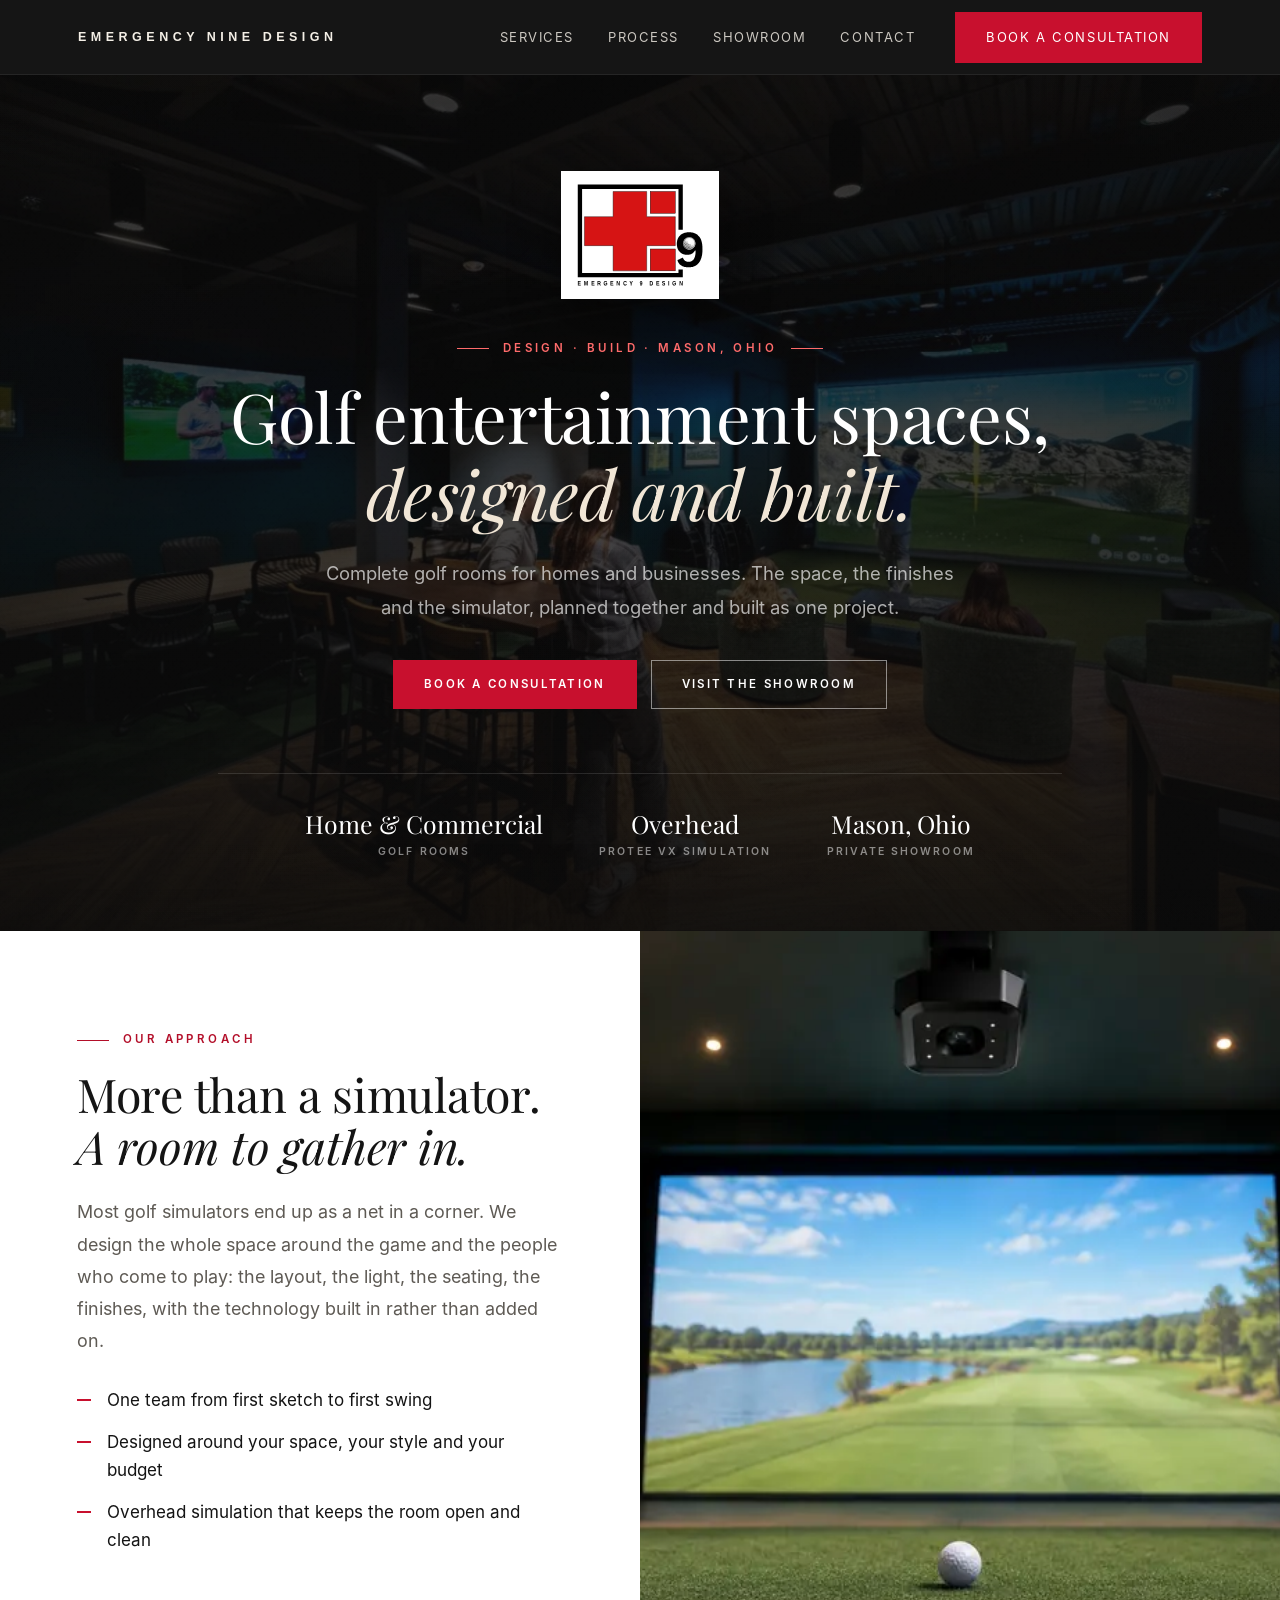
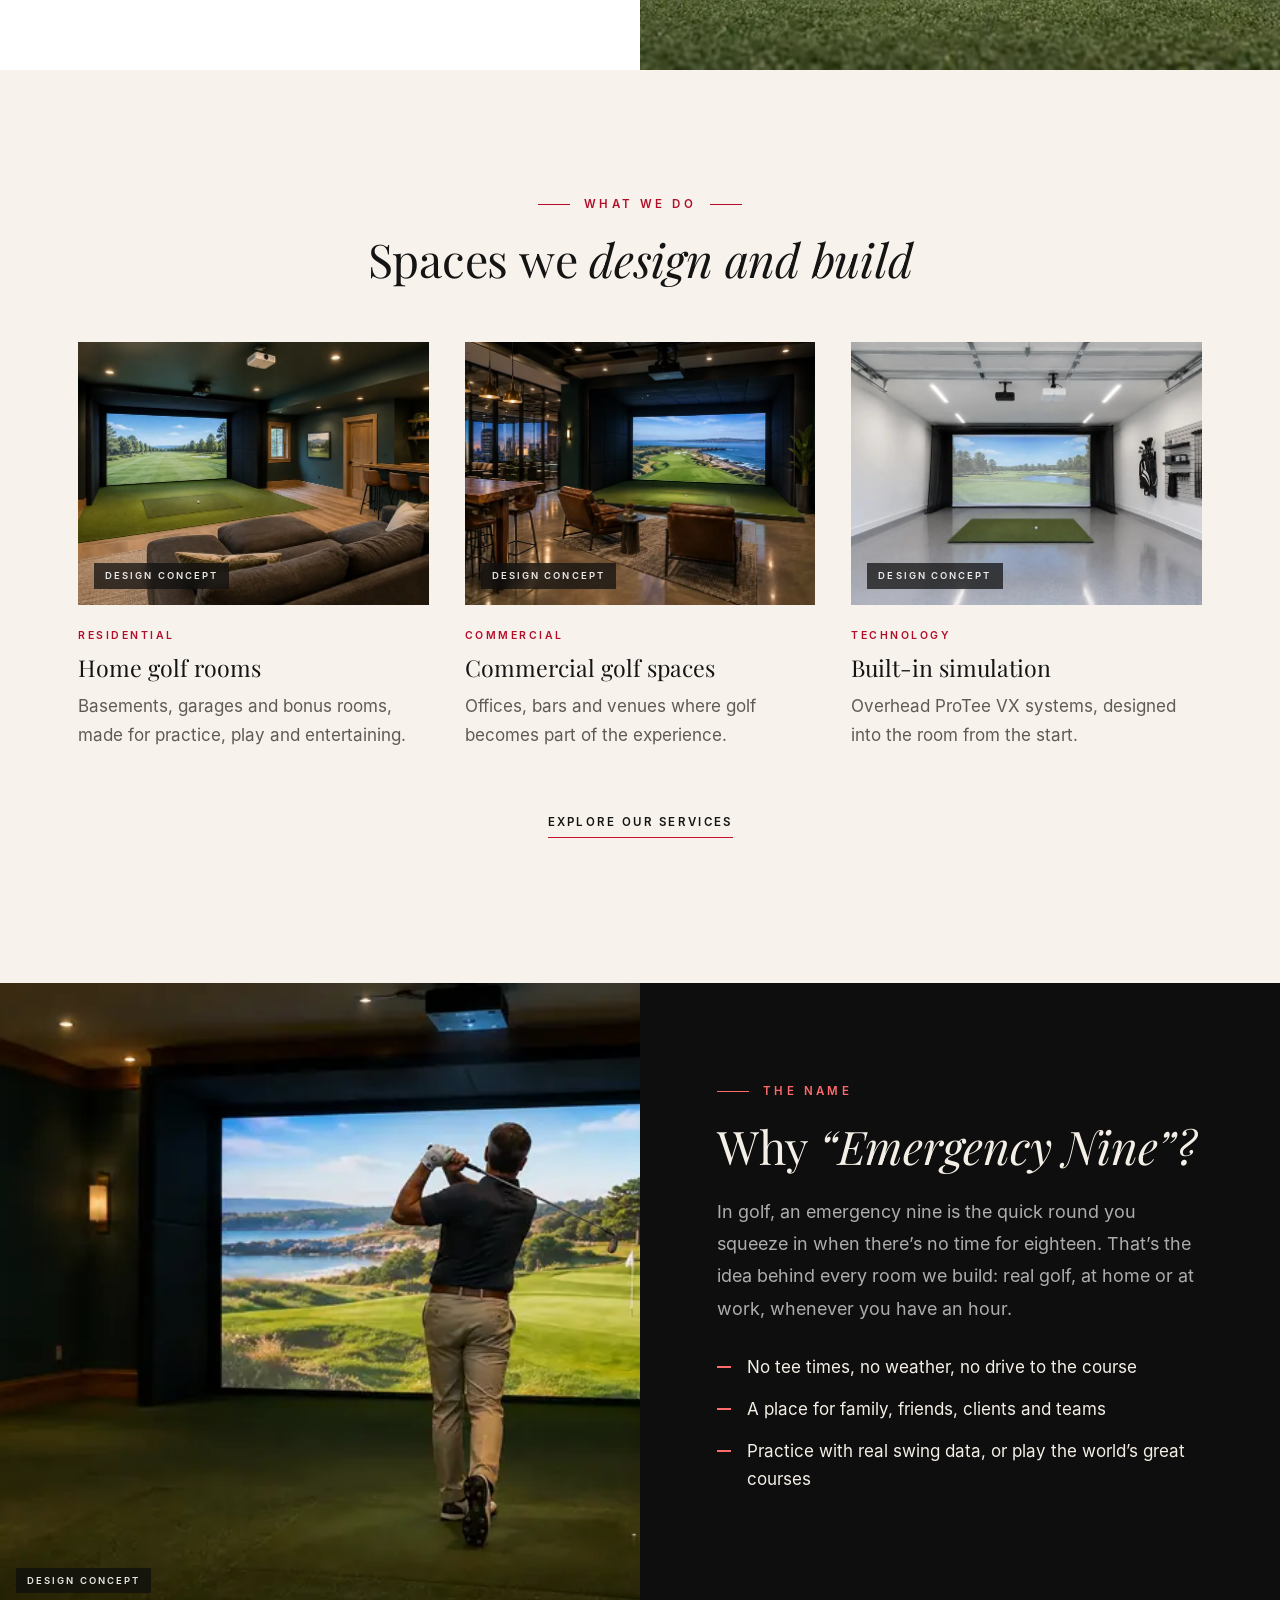
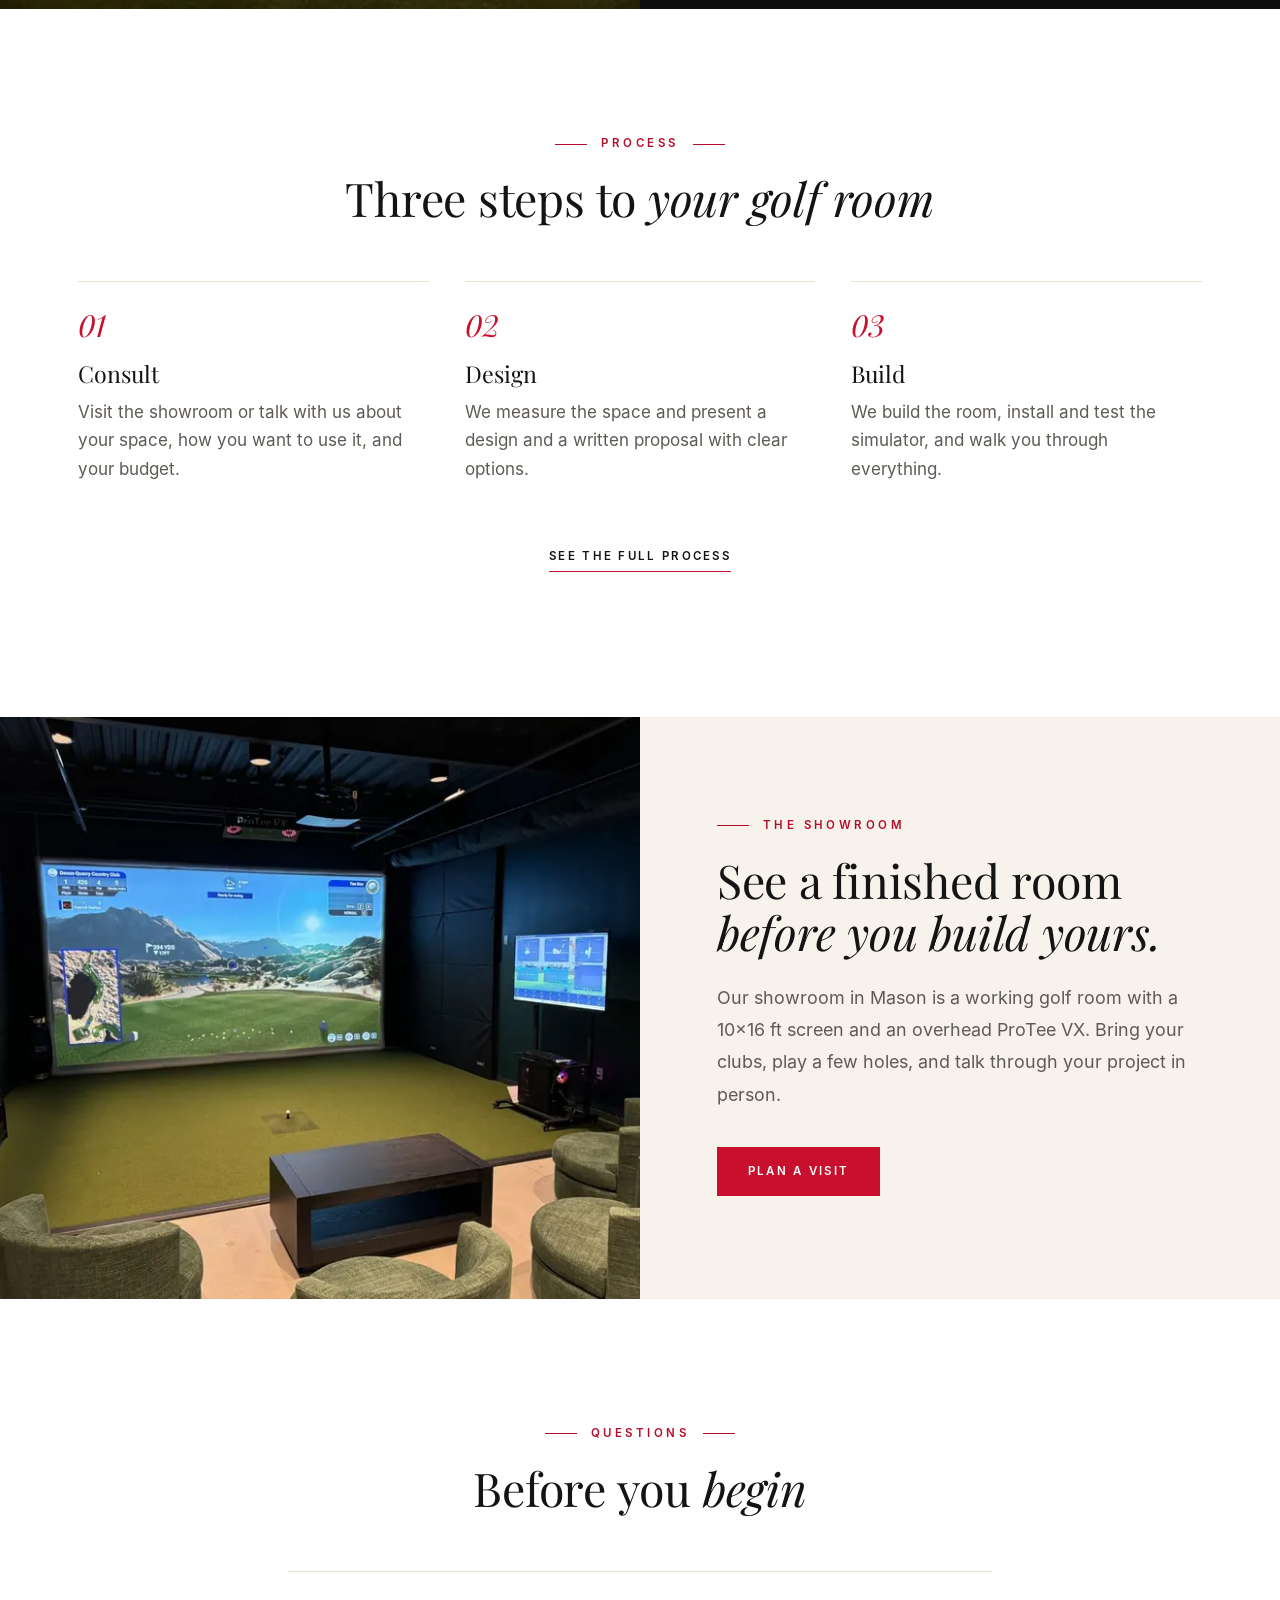
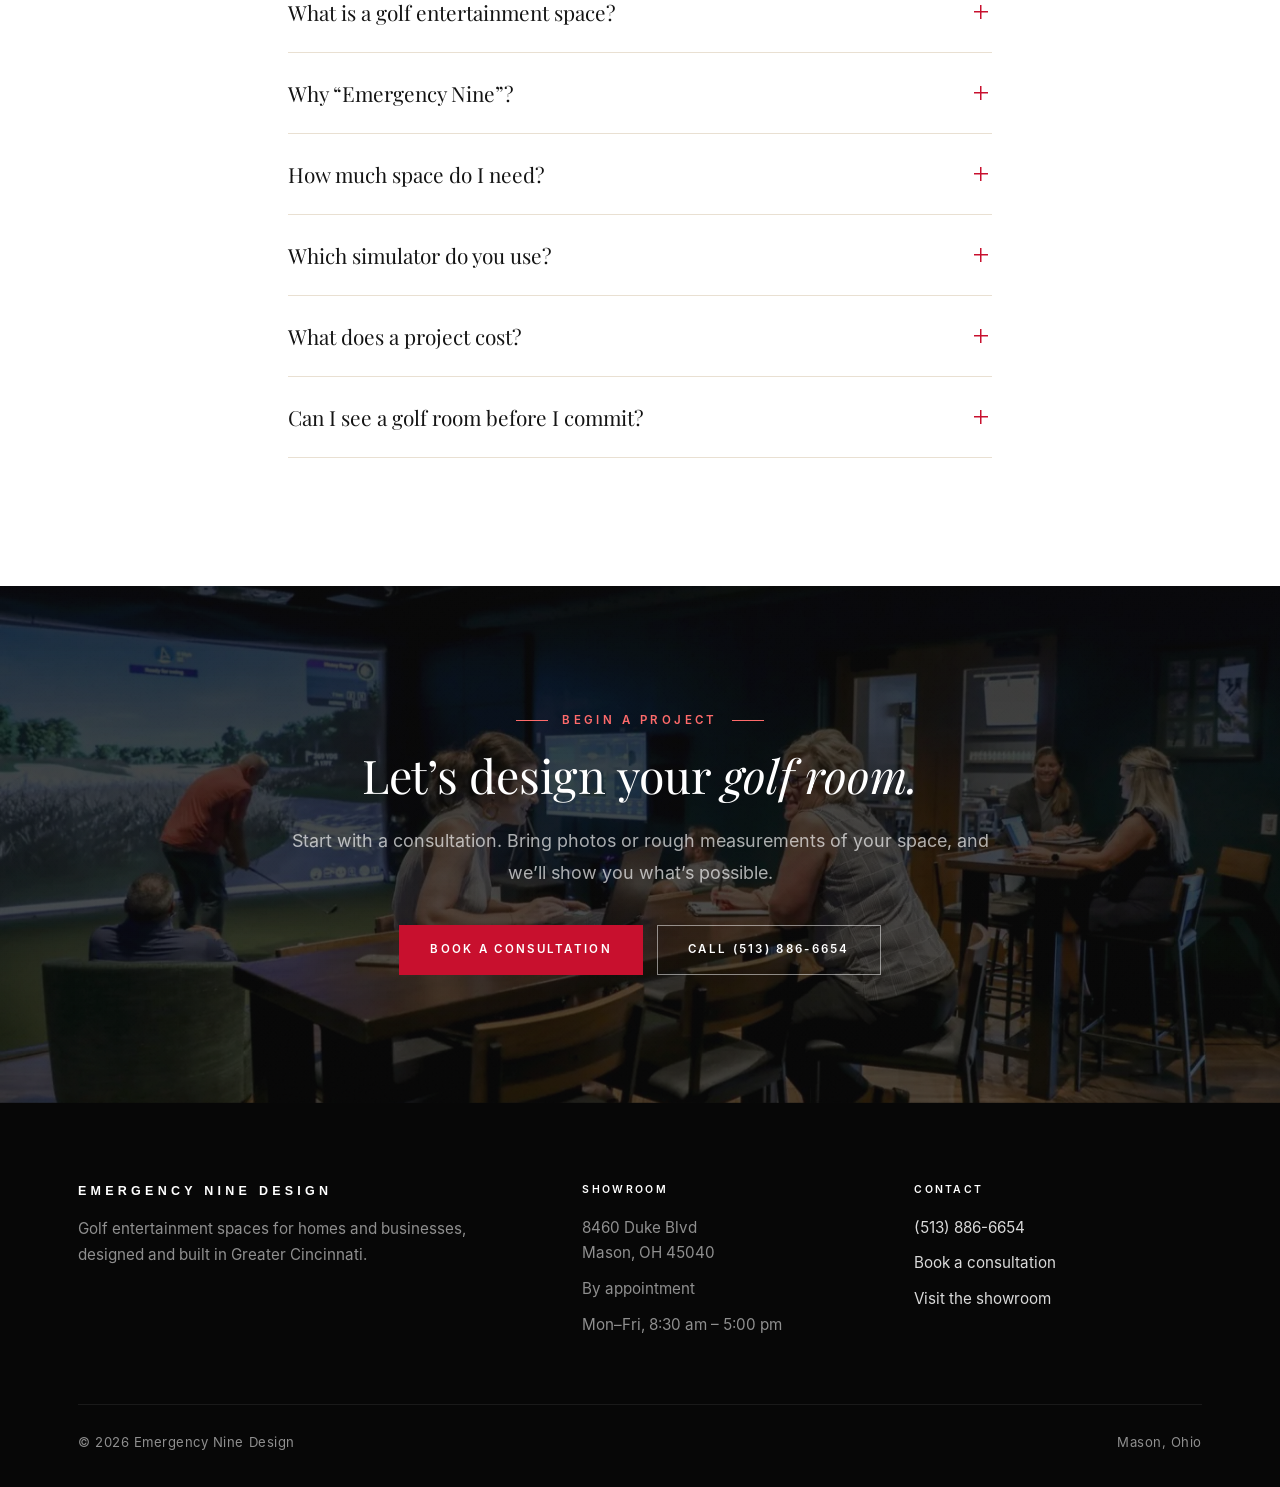
==== commit 4d1084ab: "Edge-to-edge photo sections; fix the phone home hero and narrow screens - Photo-and-text sections (8" ====
--- a/index.html
+++ b/index.html
@@ -156,11 +156,11 @@
   </div>
 </section>
 
-<section>
+<section class="bleed">
   <div class="wrap split">
     <div>
       <p class="eyebrow">Our approach</p>
-      <h2>More than a simulator.<br><em>A room worth gathering in.</em></h2>
+      <h2>More than a simulator.<br><em>A room to gather in.</em></h2>
       <p class="lead">Most golf simulators end up as a net in a corner. We design the whole space around the game and the people who come to play: the layout, the light, the seating, the finishes, with the technology built in rather than added on.</p>
       <ul class="checks">
         <li>One team from first sketch to first swing</li>
@@ -187,7 +187,7 @@
   </div>
 </section>
 
-<section class="dark">
+<section class="bleed dark">
   <div class="wrap split flip">
     <div>
       <p class="eyebrow">The name</p>
@@ -199,7 +199,7 @@
         <li>Practice with real swing data, or play the world’s great courses</li>
       </ul>
     </div>
-    <figure class="photo r45"><picture><source type="image/webp" srcset="/images/ai-home-swing-sm.webp 800w, /images/ai-home-swing-lg.webp 1400w" sizes="(max-width: 880px) 100vw, 560px"><img src="/images/ai-home-swing.jpg" width="1200" height="675" alt="Golfer mid-swing in a dark home golf room facing a large screen showing a seaside golf hole" loading="lazy" decoding="async"></picture><span class="tag">Design concept</span></figure>
+    <figure class="photo r45 focus-right"><picture><source type="image/webp" srcset="/images/ai-home-swing-sm.webp 800w, /images/ai-home-swing-lg.webp 1400w" sizes="(max-width: 880px) 100vw, 560px"><img src="/images/ai-home-swing.jpg" width="1200" height="675" alt="Golfer mid-swing in a dark home golf room facing a large screen showing a seaside golf hole" loading="lazy" decoding="async"></picture><span class="tag">Design concept</span></figure>
   </div>
 </section>
 
@@ -218,7 +218,7 @@
   </div>
 </section>
 
-<section class="ivory">
+<section class="bleed ivory">
   <div class="wrap split">
     <figure class="photo r43"><picture><source type="image/webp" srcset="/images/simulator-bay-sm.webp 800w, /images/simulator-bay-lg.webp 1400w" sizes="(max-width: 860px) 100vw, 560px"><img src="/images/simulator-bay.jpg" width="1200" height="900" alt="The showroom golf bay with a 10 by 16 foot screen and lounge chairs" loading="lazy" decoding="async"></picture></figure>
     <div>
--- a/css/site.css
+++ b/css/site.css
@@ -283,3 +283,42 @@
   .facts div:nth-child(odd) { padding-left: 0; }
   .panel { padding: 32px 26px; }
 }
+
+/* Edge-to-edge split: the photo fills its half of the section, text beside it */
+section.bleed { padding: 0; }
+section.bleed > .wrap.split { max-width: none; padding: 0; gap: 0; align-items: stretch; grid-template-columns: 1fr 1fr; }
+section.bleed > .wrap.split > div { padding: clamp(64px, 8vw, 128px) clamp(28px, 6vw, 96px); align-self: center; max-width: 660px; }
+section.bleed > .wrap.split:not(.flip) > div { justify-self: end; }
+section.bleed > .wrap.split > figure.photo { height: 100%; min-height: 560px; }
+section.bleed > .wrap.split > figure.photo picture, section.bleed > .wrap.split > figure.photo img { height: 100%; }
+section.bleed > .wrap.split > figure.photo img { aspect-ratio: auto; object-fit: cover; }
+.focus-right img { object-position: 64% 50%; }
+@media (max-width: 880px) {
+  section.bleed > .wrap.split { grid-template-columns: 1fr; }
+  section.bleed > .wrap.split > figure.photo { min-height: 0; height: auto; order: -1; }
+  section.bleed > .wrap.split > figure.photo img { aspect-ratio: 4 / 3; height: auto; }
+  section.bleed > .wrap.split > div { max-width: none; padding: 56px 28px 72px; justify-self: stretch; }
+}
+
+/* Phone: home hero and header */
+@media (max-width: 600px) {
+  .hero { min-height: 0; padding: 48px 0 64px; }
+  .hero-logo { padding: 9px 11px; margin-bottom: 26px; }
+  .hero-logo img { width: 84px; }
+  .hero h1 { font-size: 2.15rem; margin-bottom: 18px; }
+  .hero .lead { font-size: 1rem; }
+  .hero-facts { display: none; }
+  .hero .actions, .page-hero .actions { flex-direction: column; align-items: stretch; }
+  .hero .actions .btn, .page-hero .actions .btn { text-align: center; }
+  .page-hero { padding: 72px 0 60px; }
+  .page-hero h1 { font-size: 2.15rem; }
+  h2 { font-size: 1.85rem; }
+}
+@media (max-width: 380px) {
+  .site-header .wrap { padding: 0 18px; }
+  .brand { font-size: 9.5px; letter-spacing: .14em; }
+  .menu-toggle { padding: 8px 10px; font-size: 10px; letter-spacing: .12em; }
+  .wrap { padding: 0 20px; }
+  .eyebrow::before, .center .eyebrow::after { display: none; }
+  .hero h1, .page-hero h1 { font-size: 1.95rem; }
+}
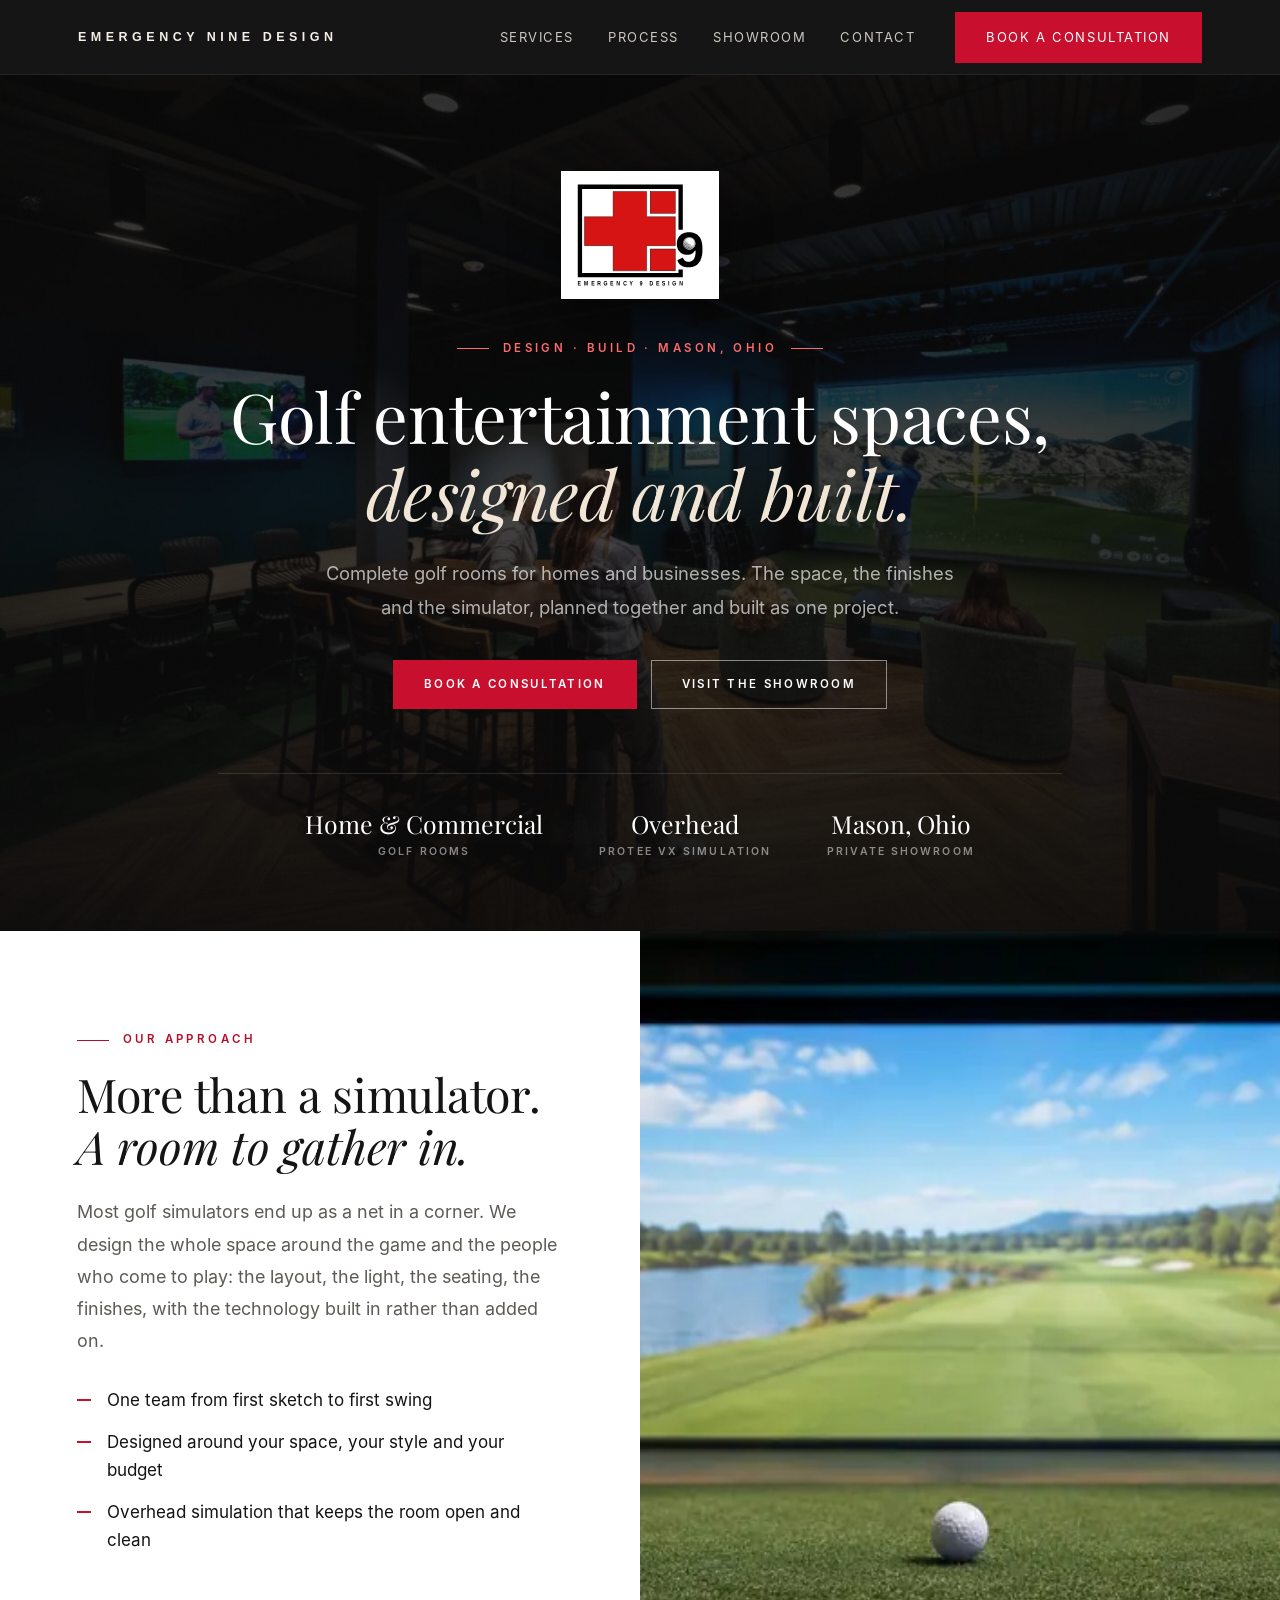
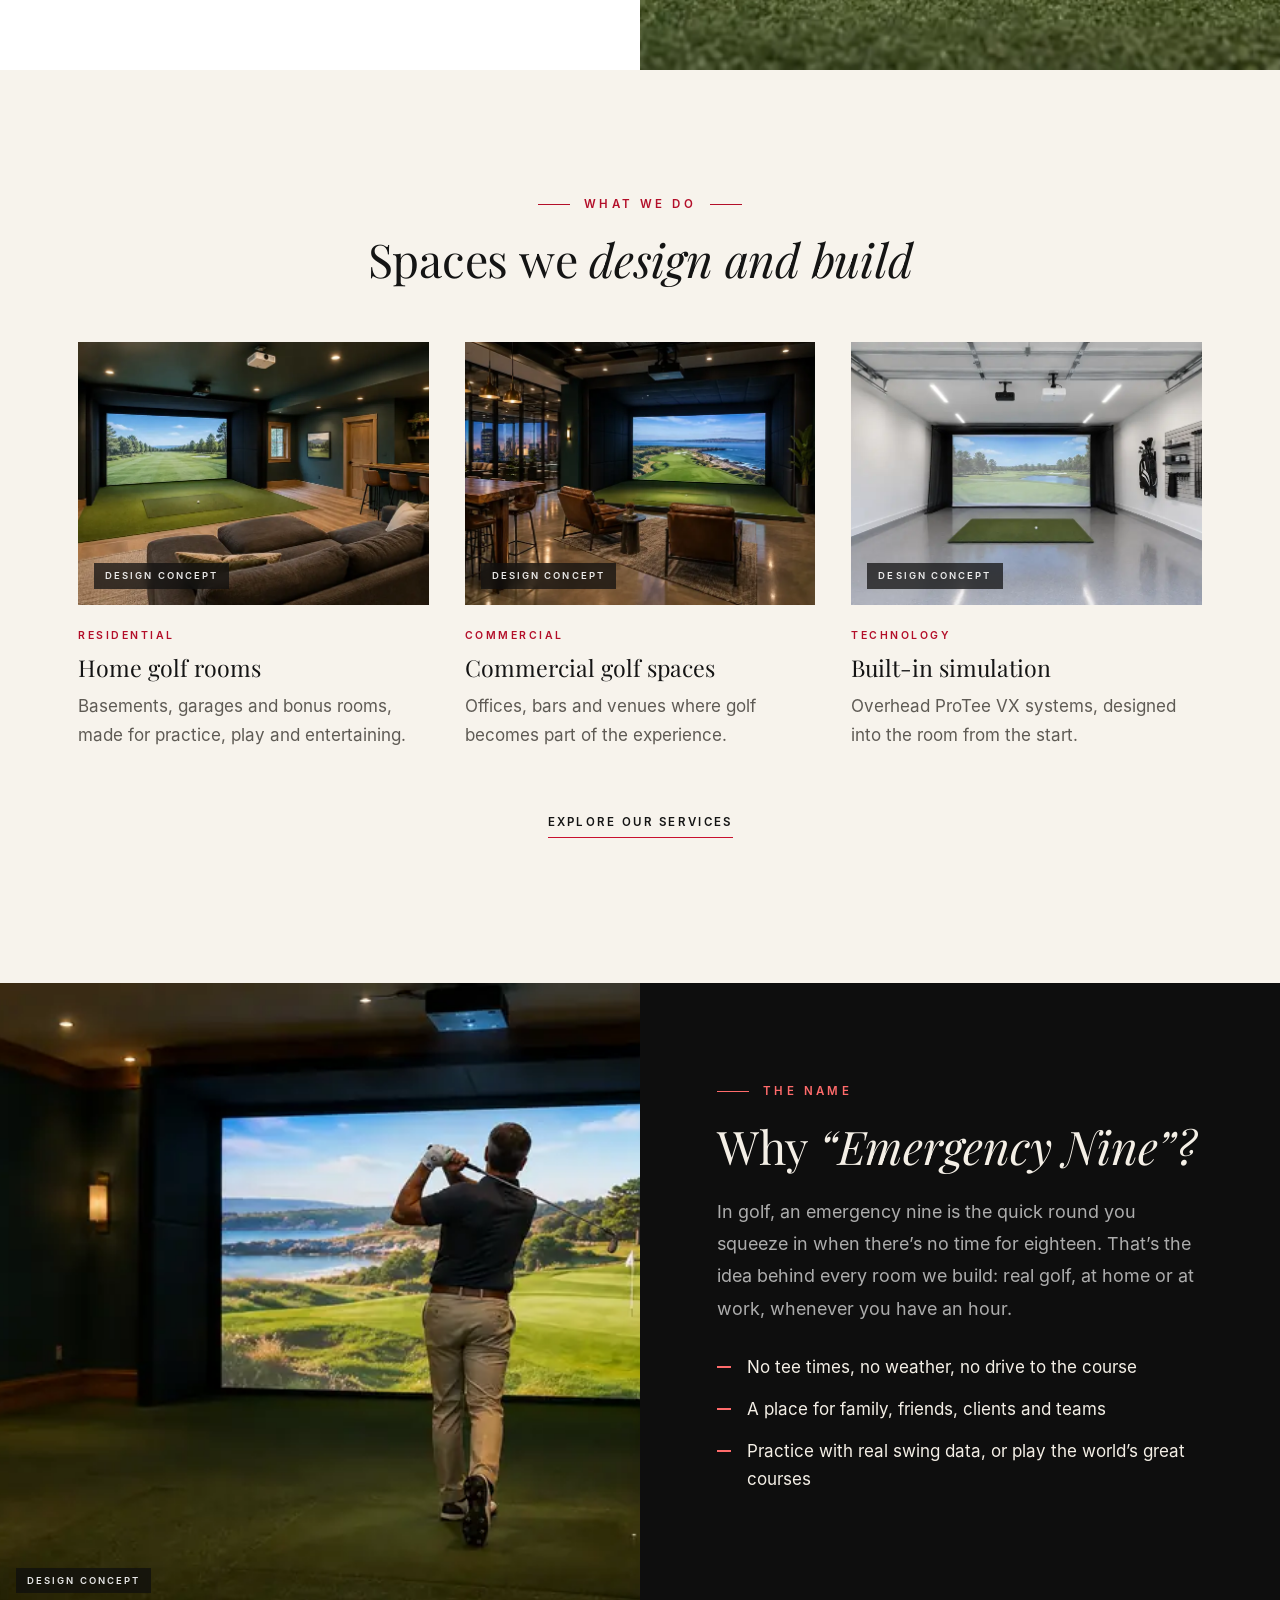
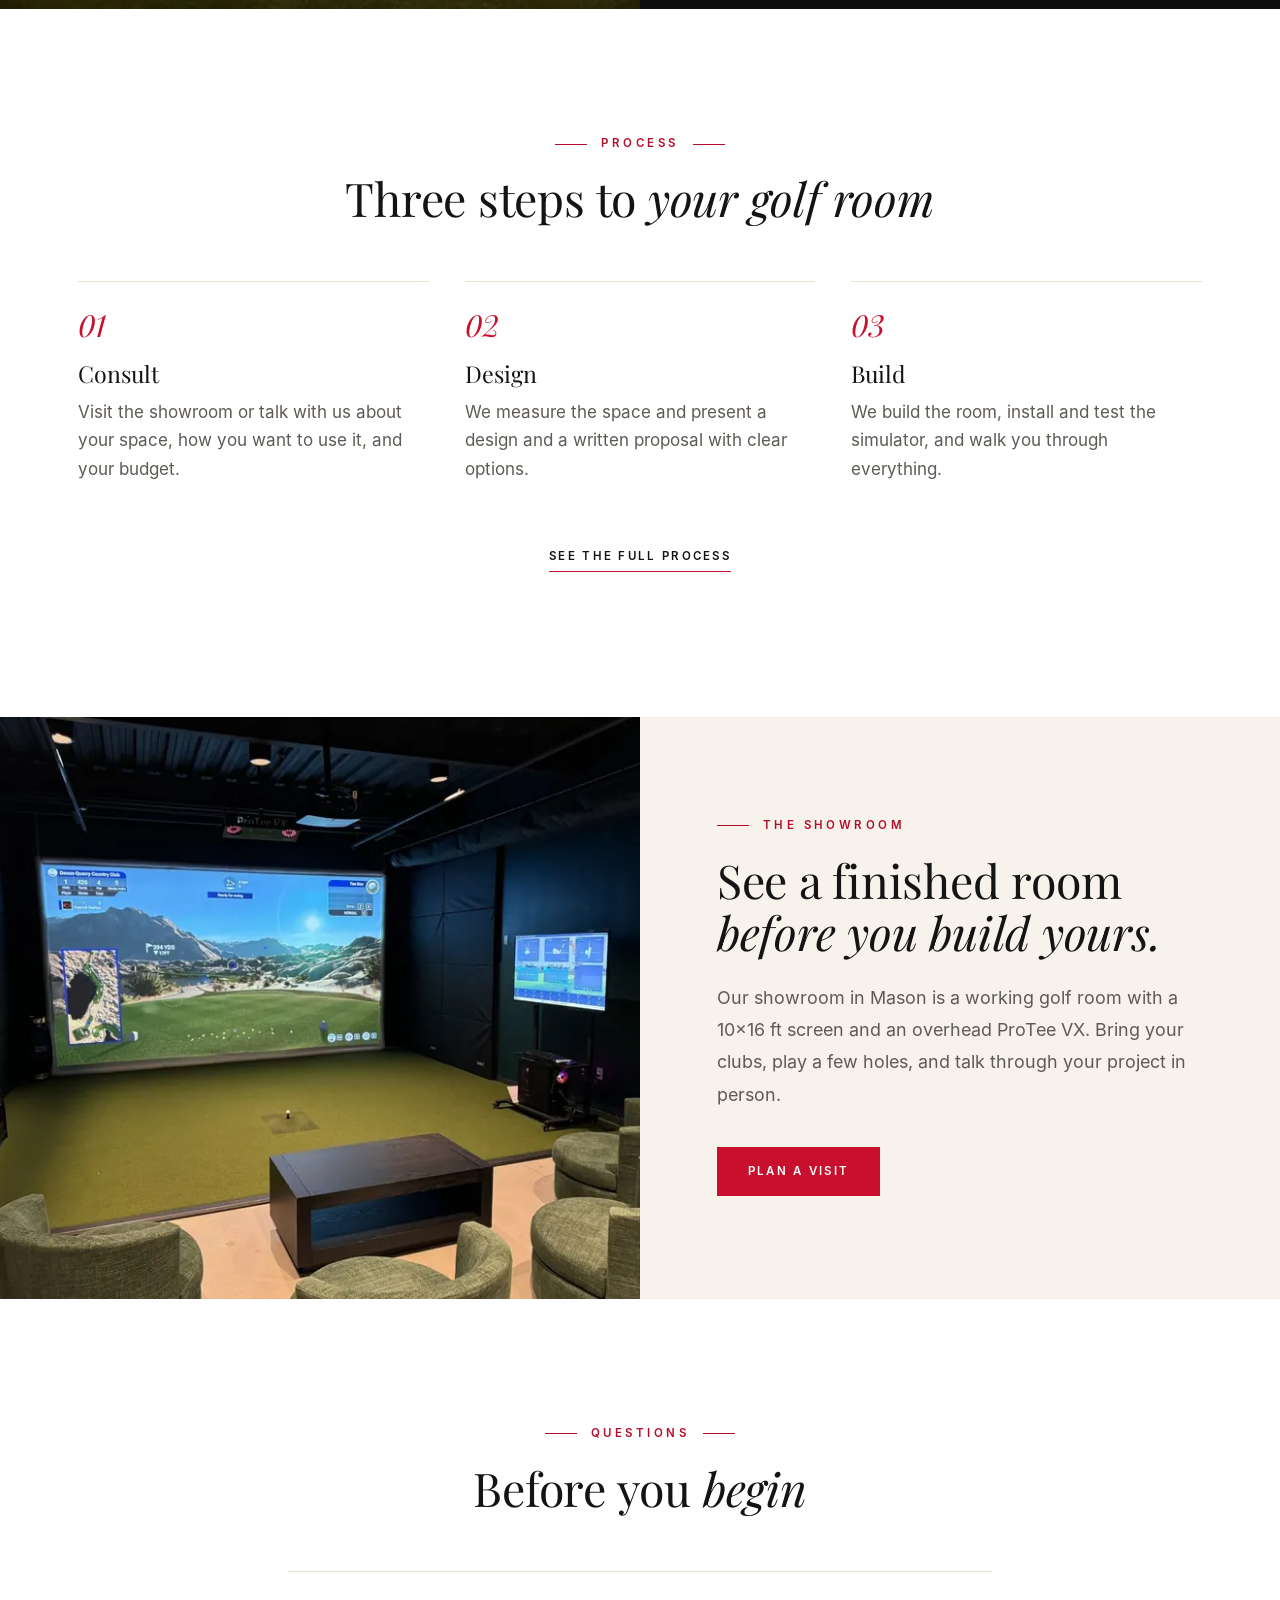
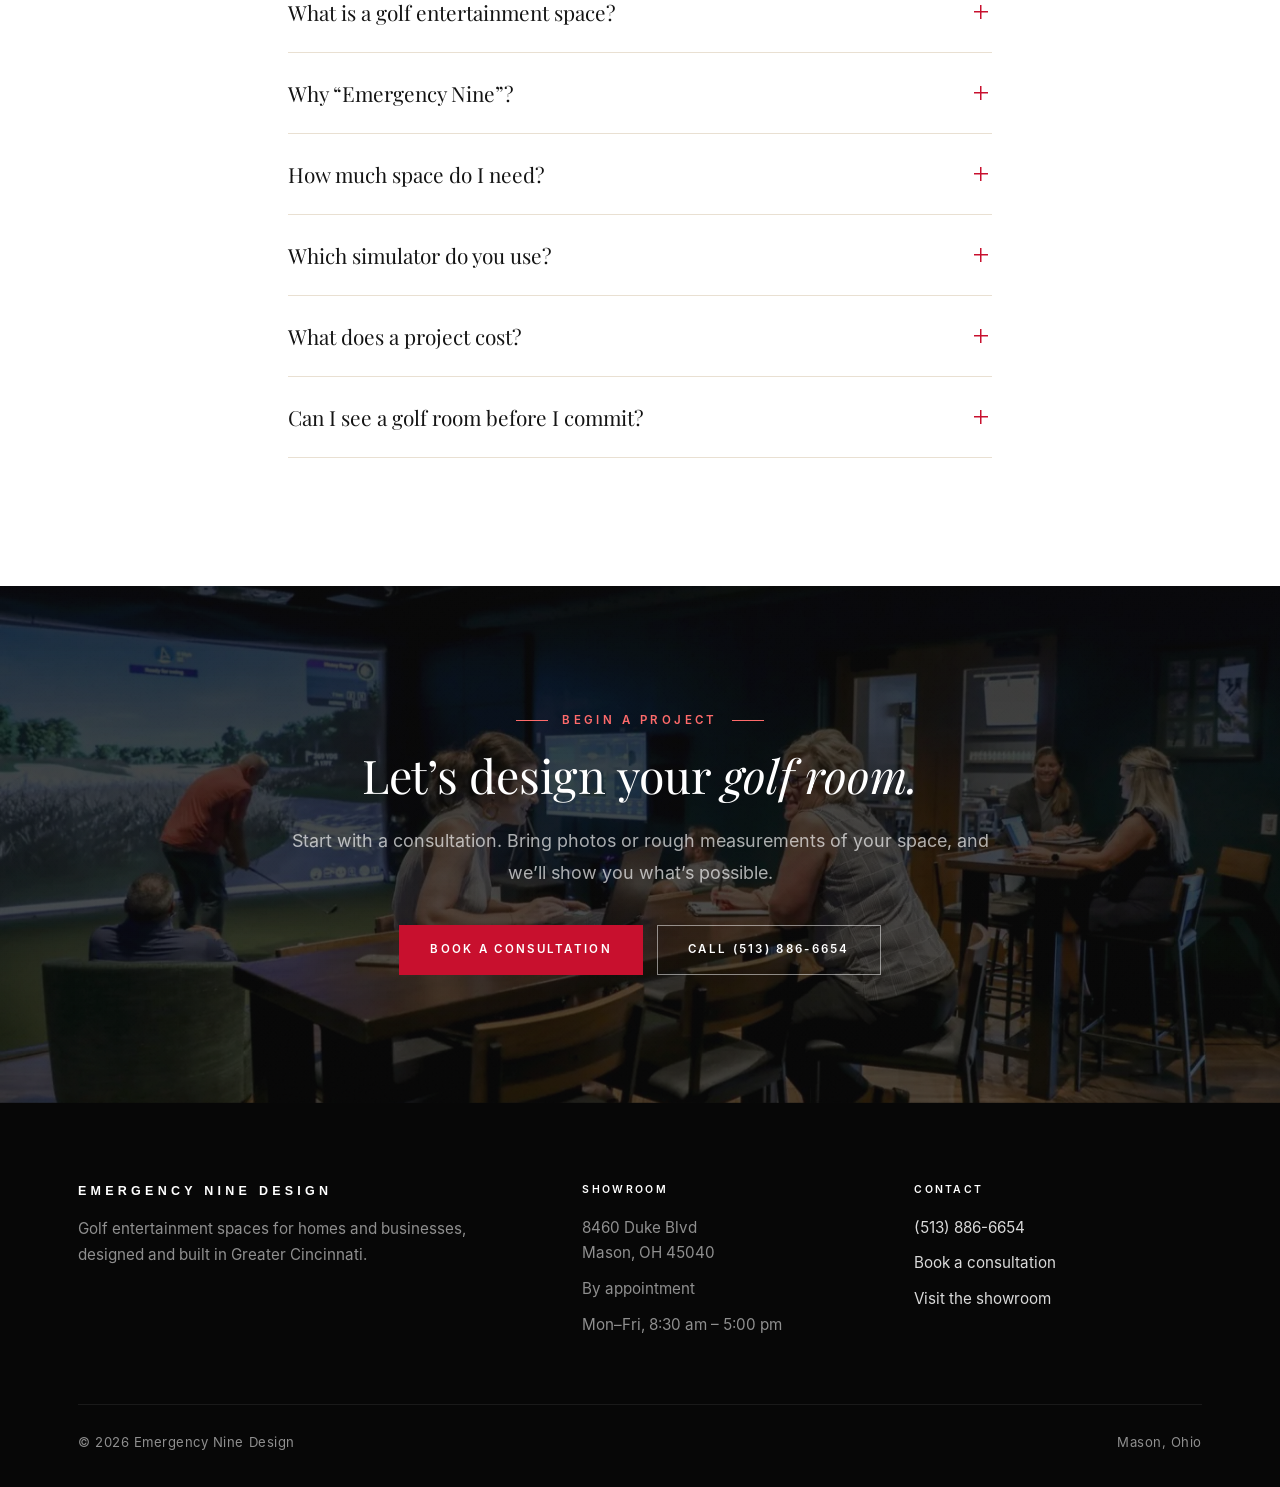
==== commit 49e7d4cb: "Crop the ceiling camera out of the screen-and-ball photo Patrick asked for the camera at the top of " ====
--- a/index.html
+++ b/index.html
@@ -20,7 +20,7 @@
 <link rel="apple-touch-icon" href="/apple-touch-icon.png?v=3">
 <link rel="preload" href="/fonts/playfair-display.woff2" as="font" type="font/woff2" crossorigin>
 <link rel="preload" href="/fonts/inter-regular.woff2" as="font" type="font/woff2" crossorigin>
-<link rel="stylesheet" href="/css/site.css">
+<link rel="stylesheet" href="/css/site.css?v=dbacce9323">
 <script type="application/ld+json">{
  "@context": "https://schema.org",
  "@type": "HomeAndConstructionBusiness",
@@ -168,7 +168,7 @@
         <li>Overhead simulation that keeps the room open and clean</li>
       </ul>
     </div>
-    <figure class="photo r45"><picture><source type="image/webp" srcset="/images/ai-overhead-monitor-sm.webp 800w, /images/ai-overhead-monitor-lg.webp 1400w" sizes="(max-width: 880px) 100vw, 560px"><img src="/images/ai-overhead-monitor.jpg" width="1200" height="800" alt="Golf room with an overhead launch monitor on the ceiling and a clear, open hitting area" loading="lazy" decoding="async"></picture></figure>
+    <figure class="photo r45"><picture><source type="image/webp" srcset="/images/ai-screen-ball-sm.webp 800w, /images/ai-screen-ball-lg.webp 1400w" sizes="(max-width: 880px) 100vw, 560px"><img src="/images/ai-screen-ball.jpg" width="1200" height="612" alt="Golf ball on turf in front of a large simulator screen in a dark, open golf room" loading="lazy" decoding="async"></picture></figure>
   </div>
 </section>
 
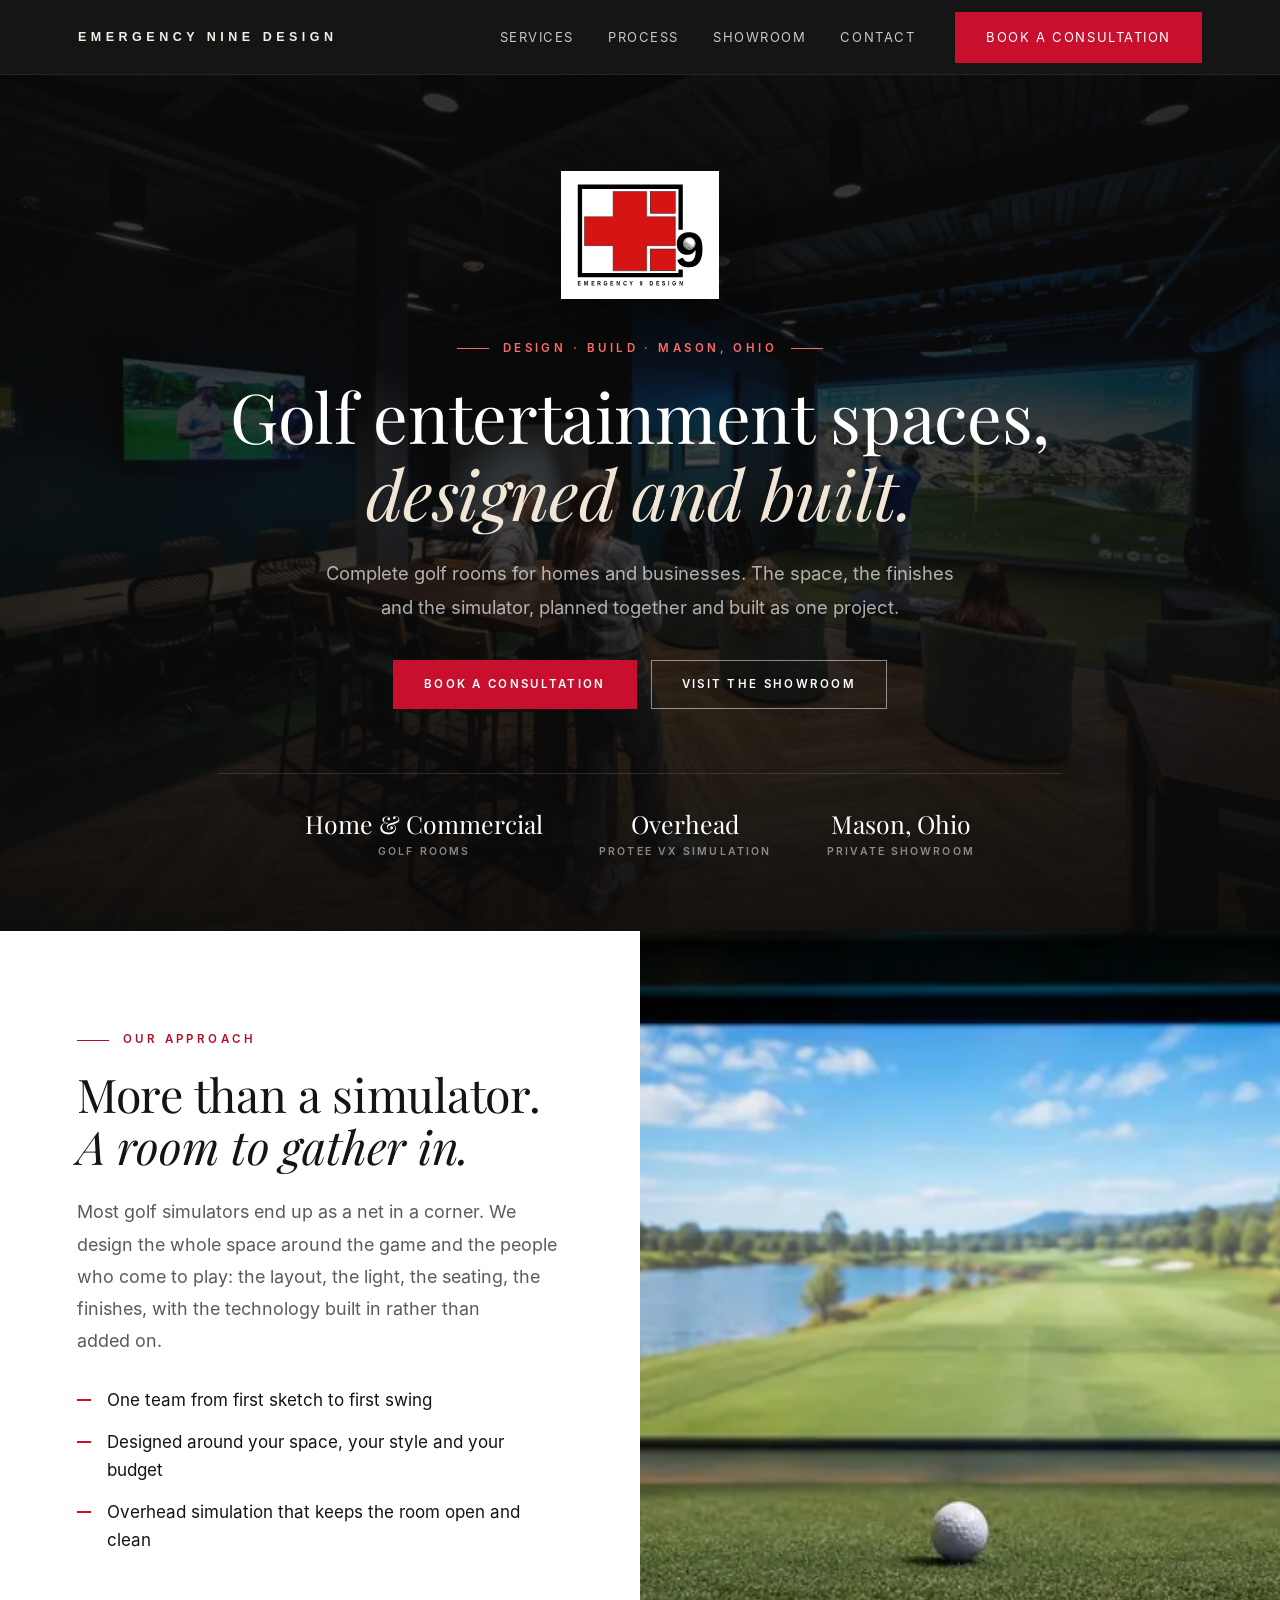
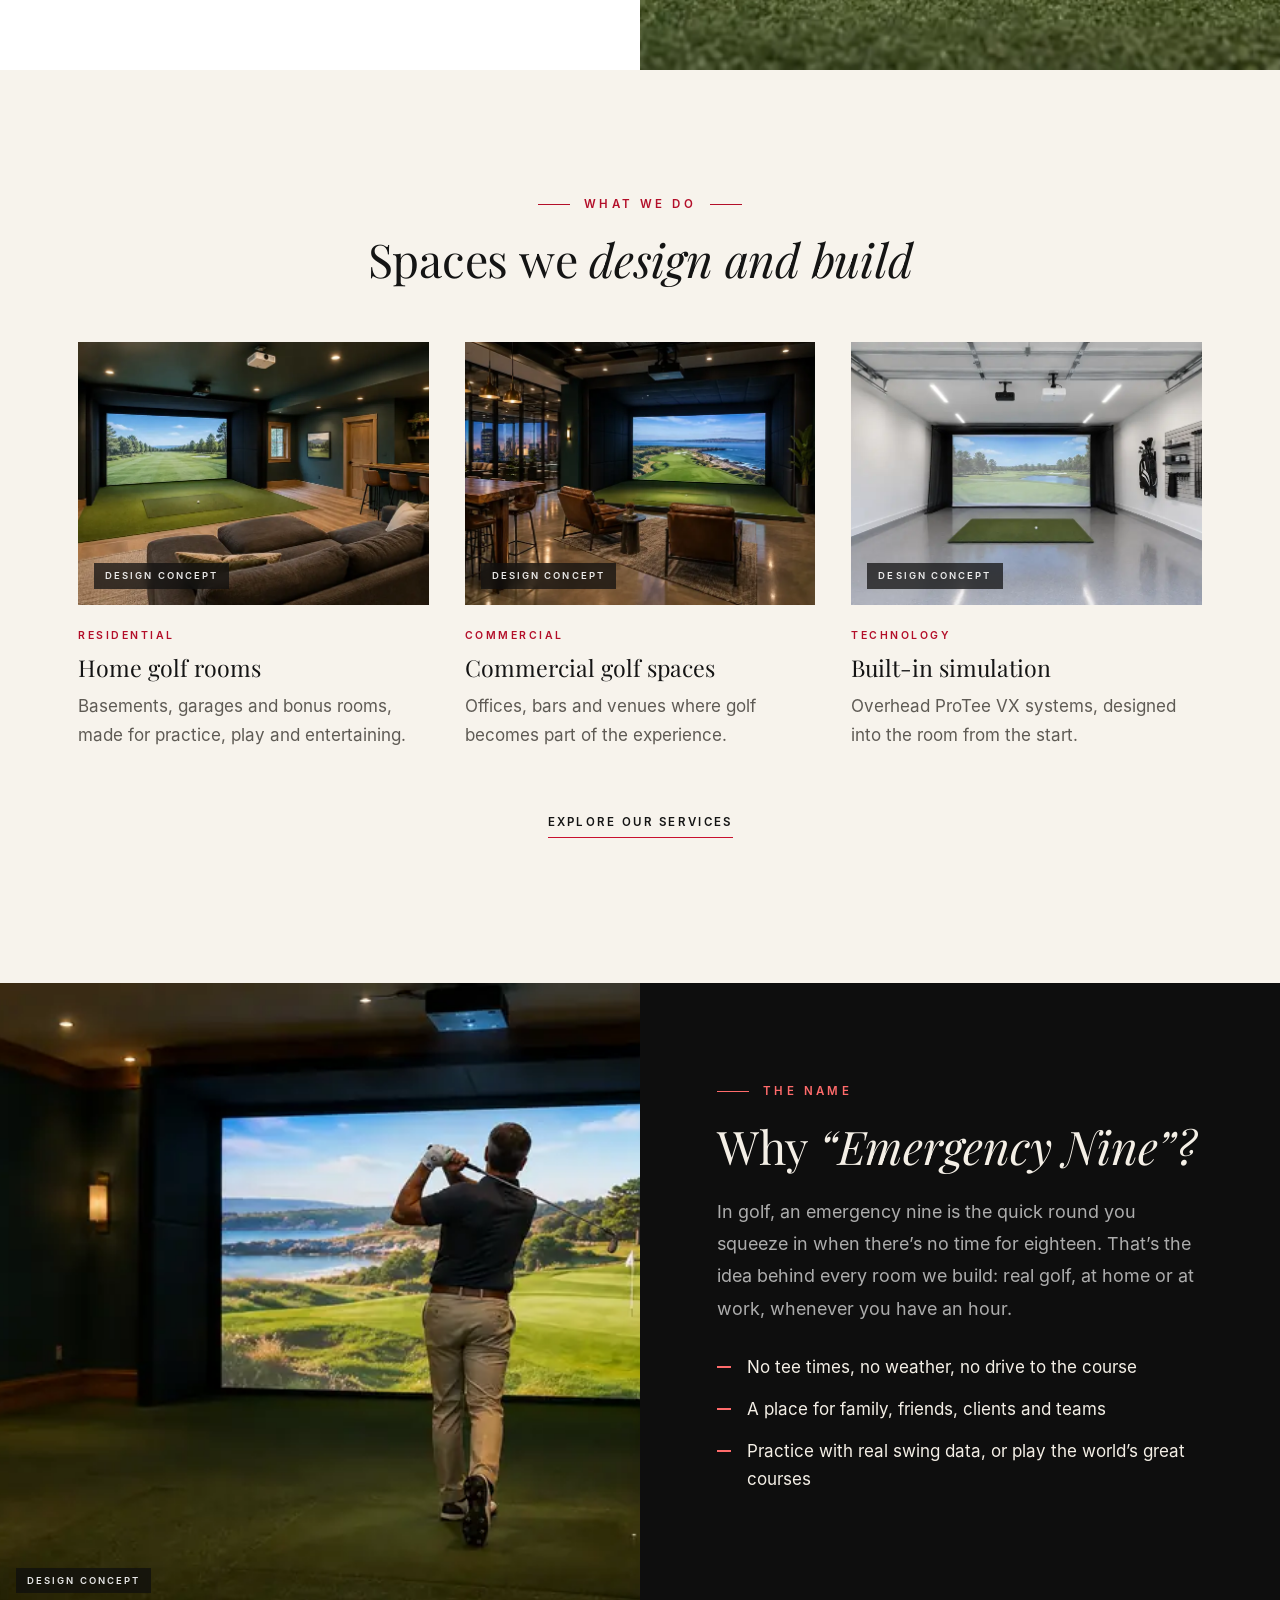
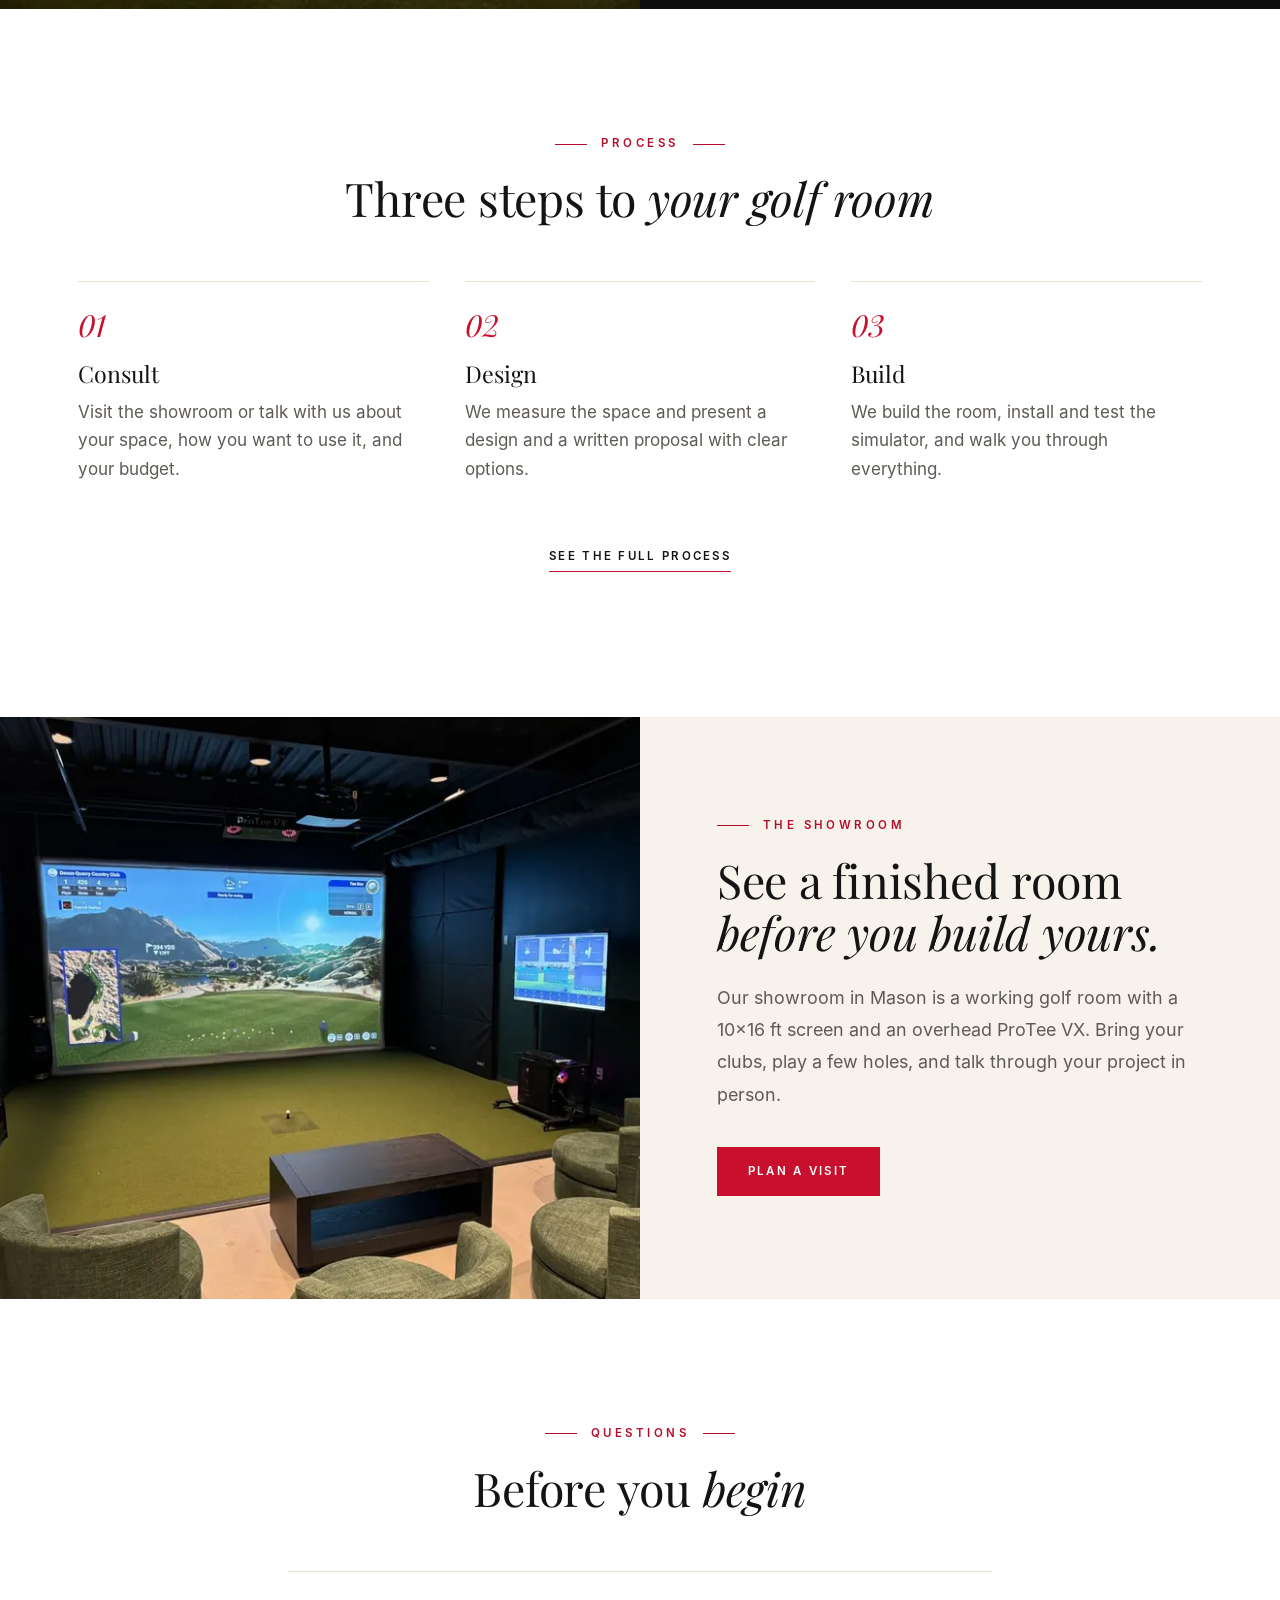
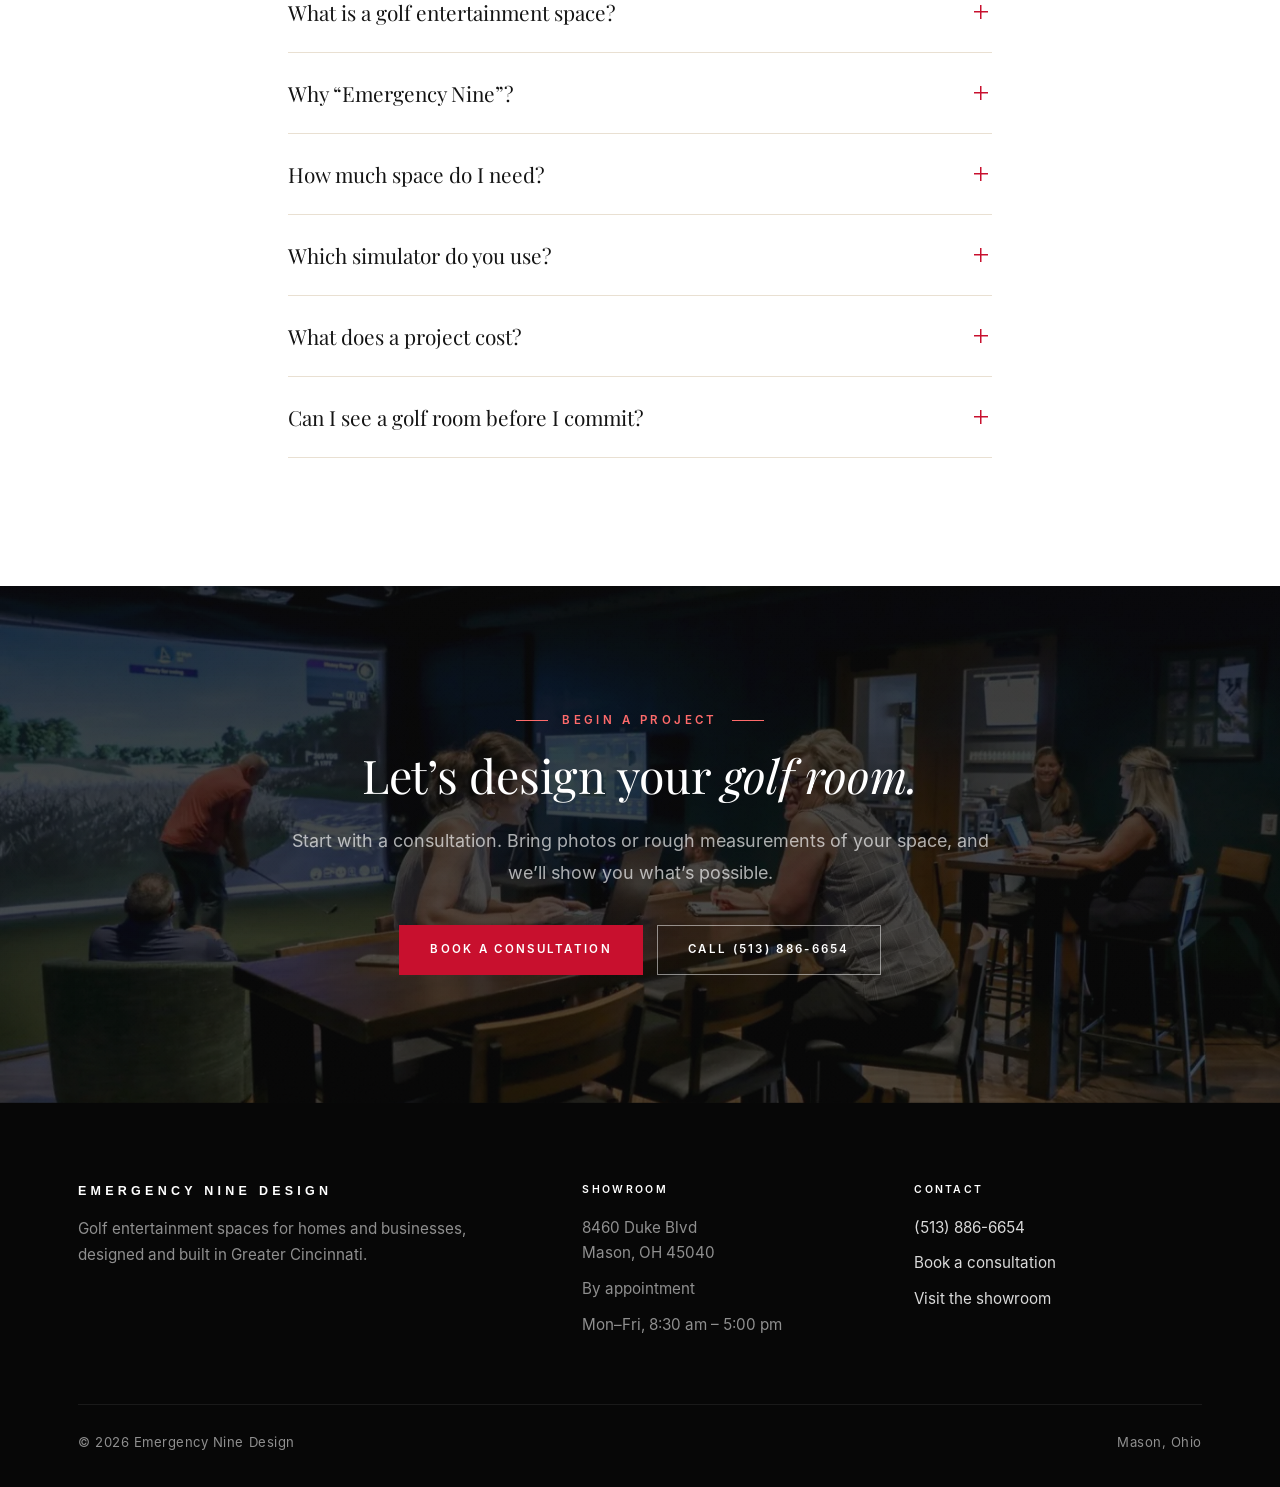
==== commit 9c54a42c: "Phones: text before photo in split sections On phones the first section's photo sat directly under t" ====
--- a/index.html
+++ b/index.html
@@ -20,7 +20,7 @@
 <link rel="apple-touch-icon" href="/apple-touch-icon.png?v=3">
 <link rel="preload" href="/fonts/playfair-display.woff2" as="font" type="font/woff2" crossorigin>
 <link rel="preload" href="/fonts/inter-regular.woff2" as="font" type="font/woff2" crossorigin>
-<link rel="stylesheet" href="/css/site.css?v=dbacce9323">
+<link rel="stylesheet" href="/css/site.css?v=7780b75446">
 <script type="application/ld+json">{
  "@context": "https://schema.org",
  "@type": "HomeAndConstructionBusiness",
@@ -161,7 +161,7 @@
     <div>
       <p class="eyebrow">Our approach</p>
       <h2>More than a simulator.<br><em>A room to gather in.</em></h2>
-      <p class="lead">Most golf simulators end up as a net in a corner. We design the whole space around the game and the people who come to play: the layout, the light, the seating, the finishes, with the technology built in rather than added on.</p>
+      <p class="lead">Most golf simulators end up as a net in a corner. We design the whole space around the game and the people who come to play: the layout, the light, the seating, the finishes, with the technology built in rather than added&nbsp;on.</p>
       <ul class="checks">
         <li>One team from first sketch to first swing</li>
         <li>Designed around your space, your style and your budget</li>
--- a/css/site.css
+++ b/css/site.css
@@ -295,9 +295,9 @@
 .focus-right img { object-position: 64% 50%; }
 @media (max-width: 880px) {
   section.bleed > .wrap.split { grid-template-columns: 1fr; }
-  section.bleed > .wrap.split > figure.photo { min-height: 0; height: auto; order: -1; }
+  section.bleed > .wrap.split > figure.photo { min-height: 0; height: auto; order: 2; }
   section.bleed > .wrap.split > figure.photo img { aspect-ratio: 4 / 3; height: auto; }
-  section.bleed > .wrap.split > div { max-width: none; padding: 56px 28px 72px; justify-self: stretch; }
+  section.bleed > .wrap.split > div { max-width: none; padding: 60px 28px 56px; justify-self: stretch; order: 1; }
 }
 
 /* Phone: home hero and header */
